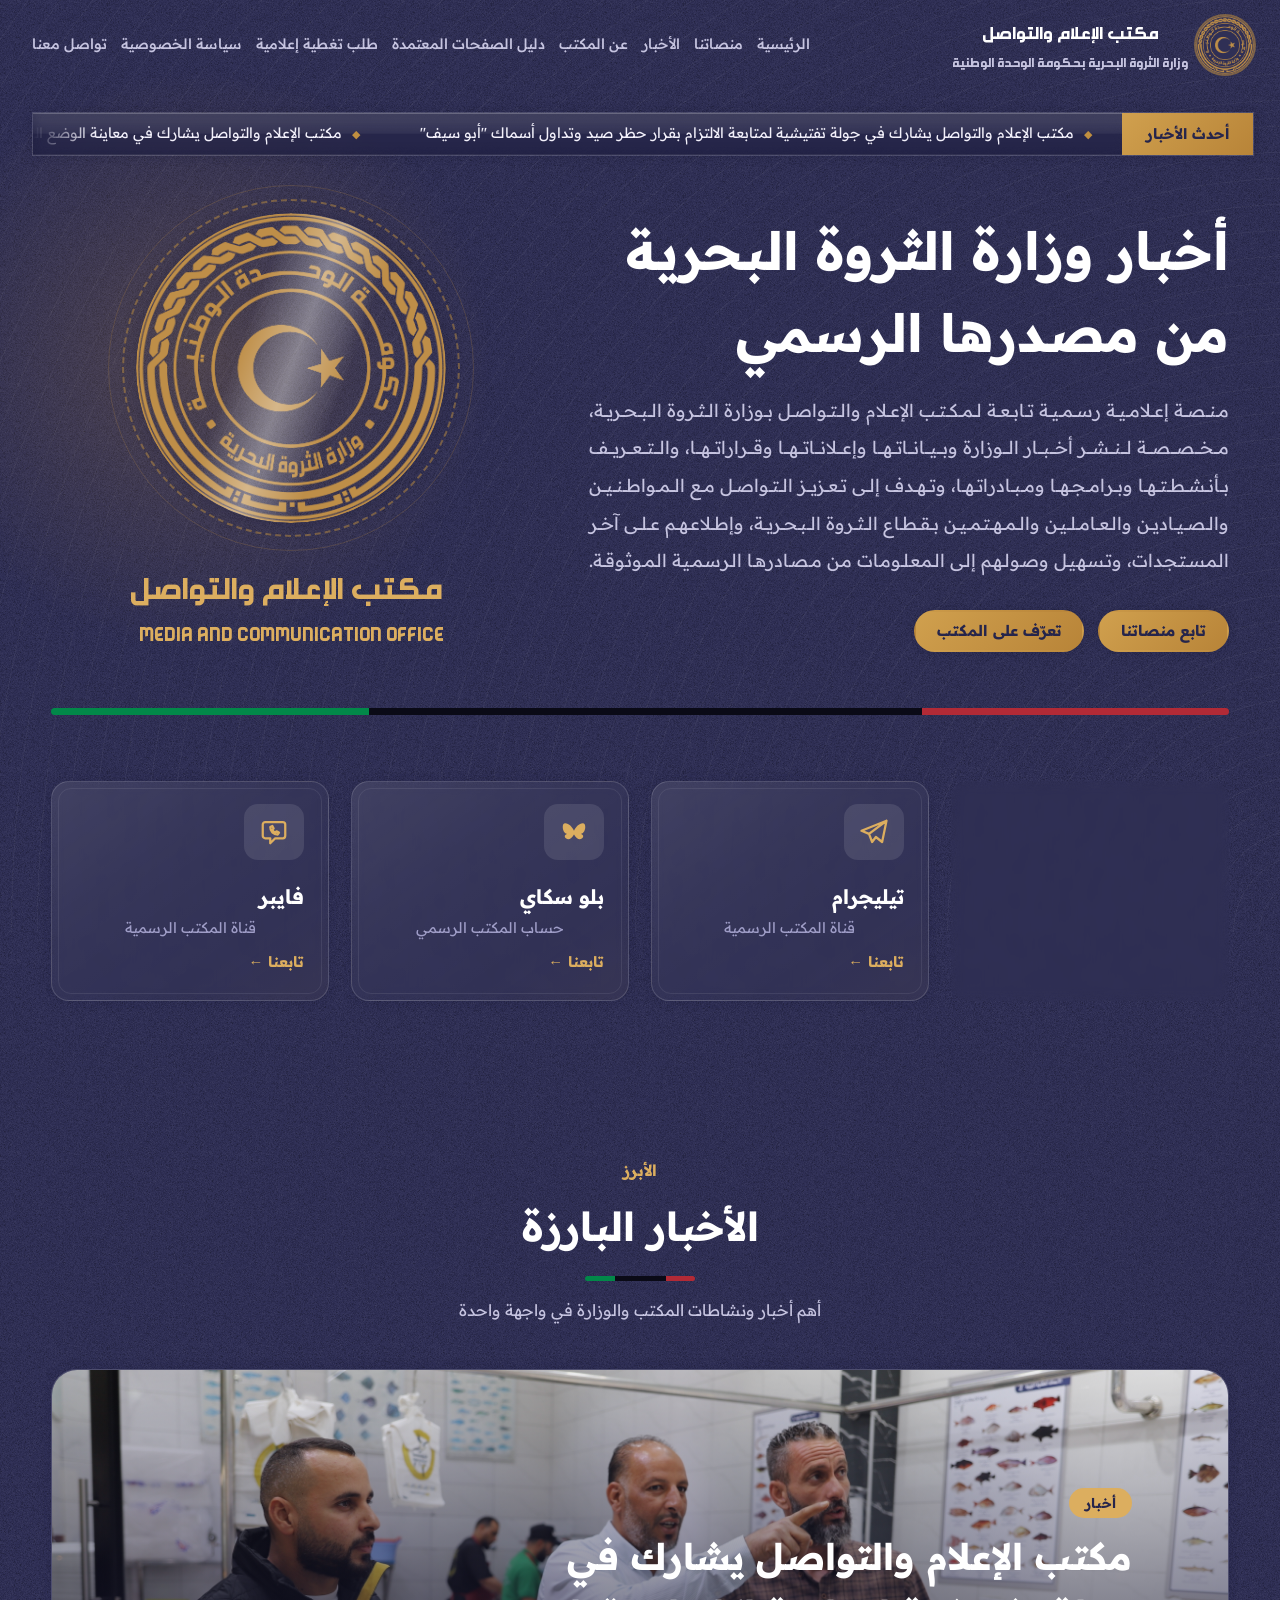
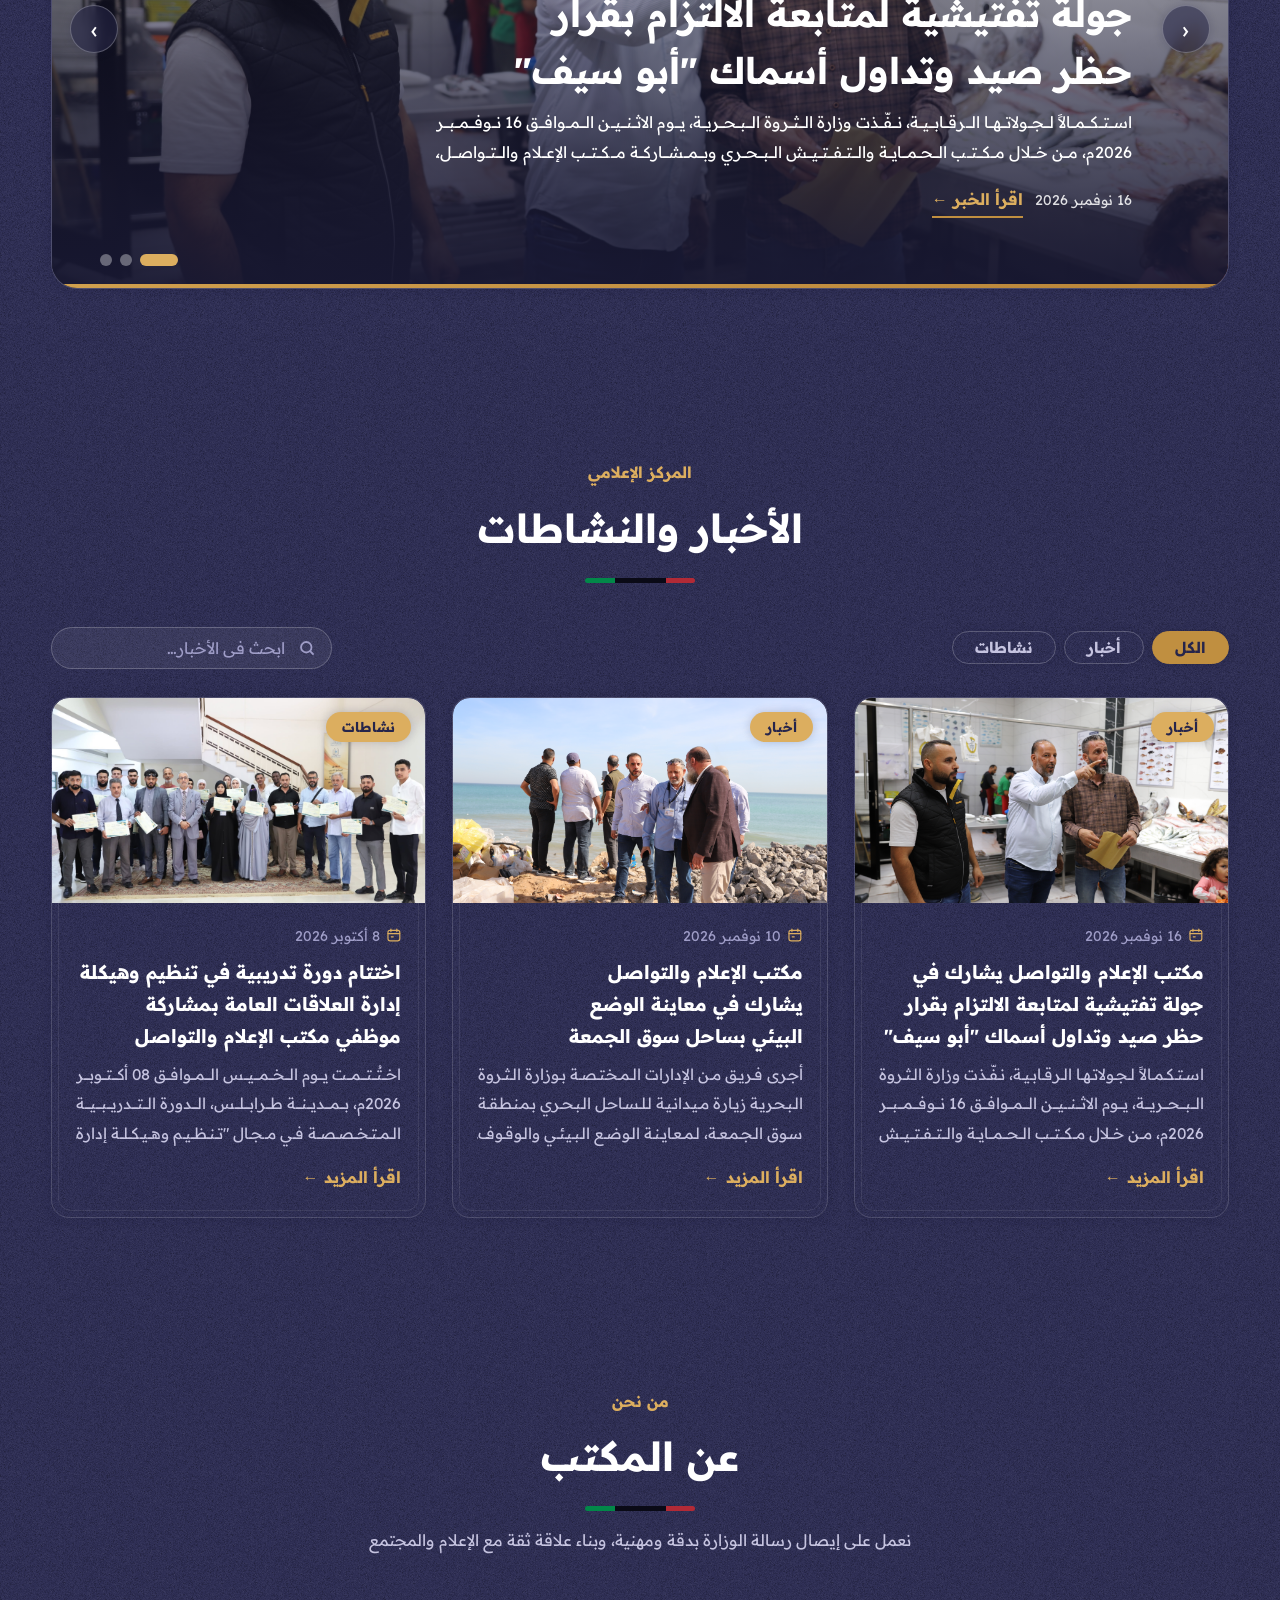
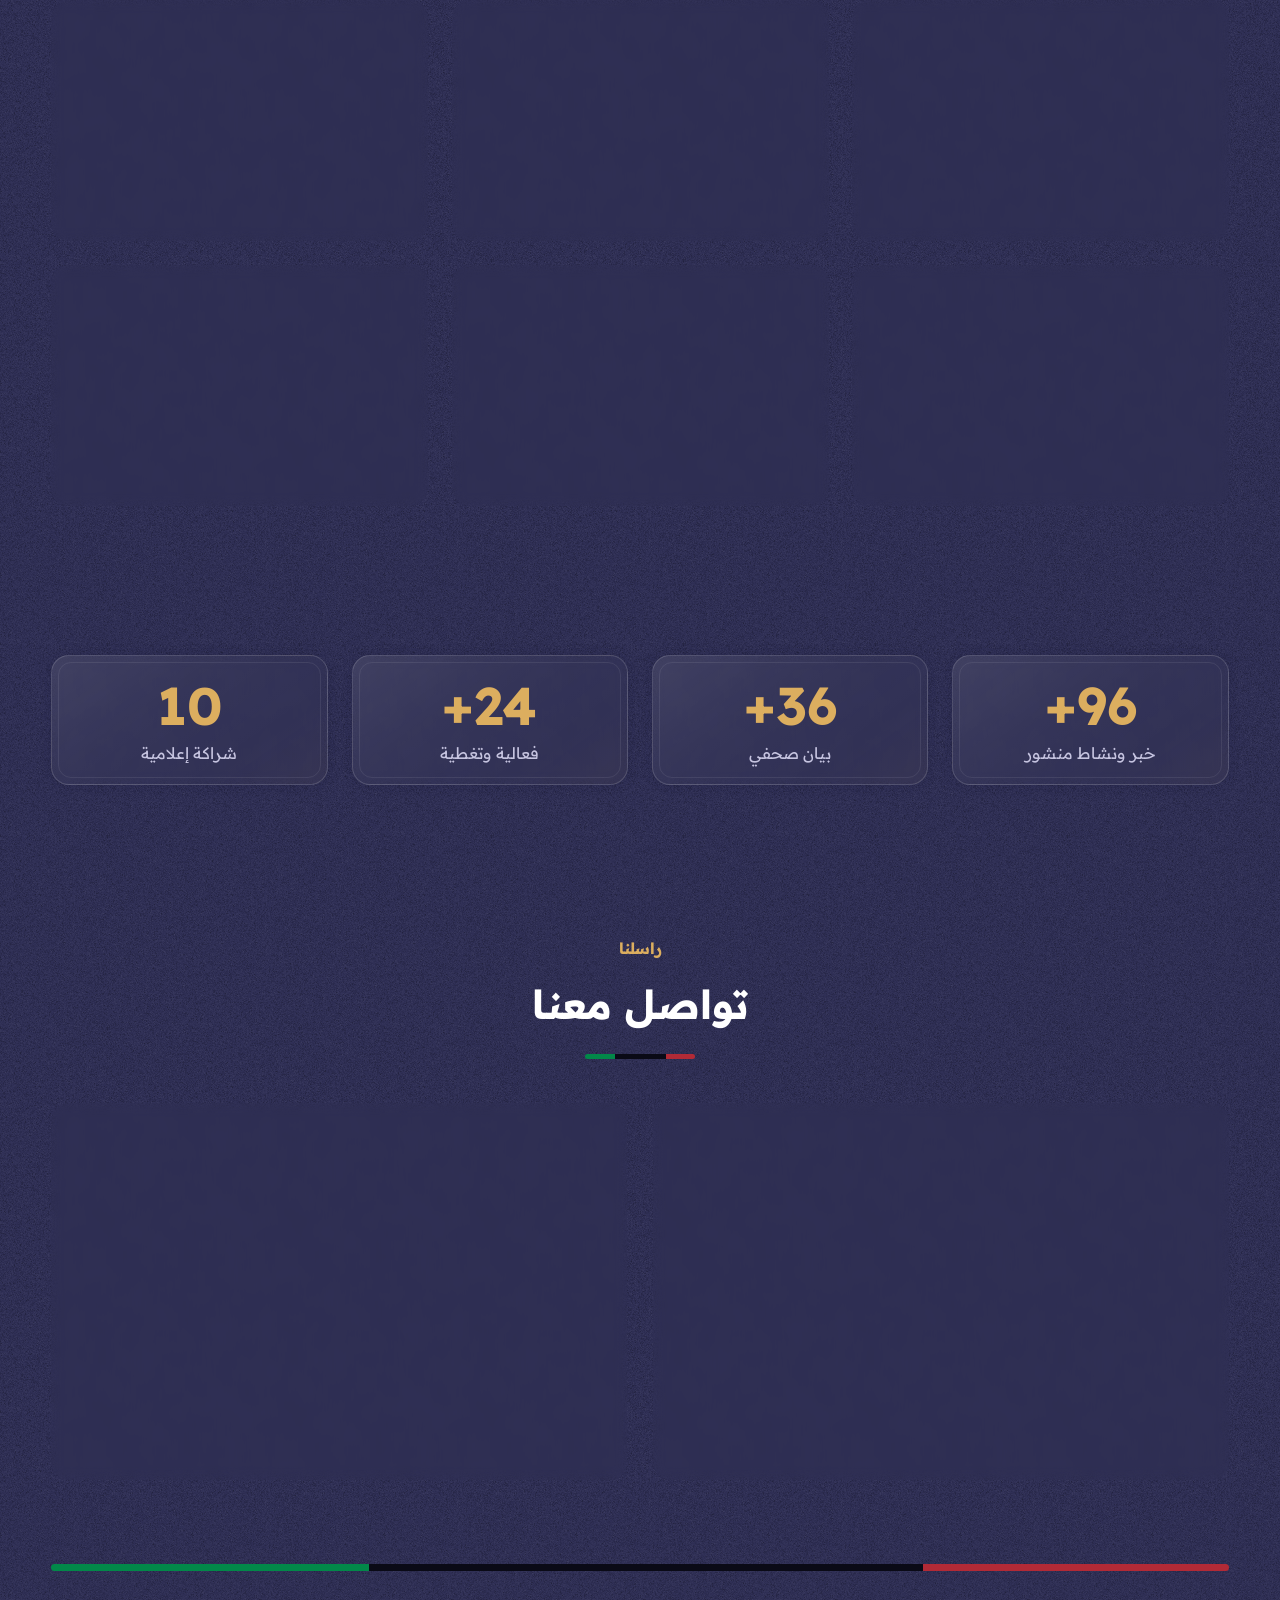
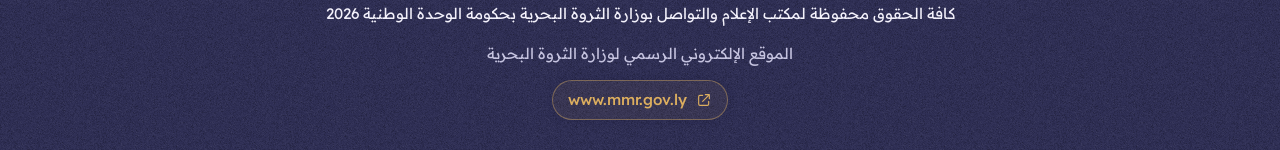
==== index.html @ 49c53a13 "Add files via upload" ====
<!DOCTYPE html>
<html lang="ar" dir="rtl">
<head>
<!-- Google Analytics -->
<script async src="https://www.googletagmanager.com/gtag/js?id=G-2QQ9T7BYQZ"></script>
<script>
  window.dataLayer = window.dataLayer || [];
  function gtag(){dataLayer.push(arguments);}
  gtag('js', new Date());
  gtag('config', 'G-2QQ9T7BYQZ');
</script>
<meta charset="utf-8">
<meta name="viewport" content="width=device-width, initial-scale=1">
<title>مكتب الإعلام والتواصل | وزارة الثروة البحرية</title>
<meta name="description" content="المنصة الإعلامية الرسمية لمكتب الإعلام والتواصل بوزارة الثروة البحرية — أخبار ونشاطات وبيانات صحفية.">
<meta property="og:title" content="مكتب الإعلام والتواصل | وزارة الثروة البحرية">
<meta property="og:type" content="website">
<meta name="theme-color" content="#2f2f55">
<link rel="stylesheet" href="site.css">
<style>
@font-face{
  font-family:'Ara Hamah AlFidaa';
  src:url([data-uri]) format('woff');
  font-weight:400;
  font-display:swap;
}
.brand b,.brand small,#officeName,#officeEn{font-family:'Ara Hamah AlFidaa','Readex Pro',sans-serif;font-weight:400}
.brand b,.brand small{line-height:1.22}
.office-caption{width:min(100%,19rem);container-type:inline-size;text-align:center;margin-top:36px}
.office-caption #officeName{font-size:14.88cqi;margin:0;line-height:1.25;white-space:nowrap}
.office-caption #officeEn{font-size:9.34cqi;letter-spacing:normal;line-height:1.2;white-space:nowrap}
@media(max-width:900px){.office-caption{width:min(100%,17rem);margin-top:28px}}
.brand b{font-size:clamp(1.45rem,2vw,1.75rem)}
.brand small{display:block;font-size:clamp(.96rem,1.45vw,1.19rem);margin-top:3px}
@media(max-width:480px){.brand{gap:9px}.brand small{max-width:18em}}
</style>
<link rel="stylesheet" href="ticker.css">
<link rel="icon" href="favicon.ico" sizes="any">
<link rel="icon" type="image/png" sizes="32x32" href="favicon-32x32.png">
<link rel="icon" type="image/png" sizes="16x16" href="favicon-16x16.png">
<link rel="apple-touch-icon" sizes="180x180" href="apple-touch-icon.png">
<link rel="manifest" href="site.webmanifest">
</head>
<body>

<header class="top" id="top">
  <div class="container nav">
    <a href="#home" class="brand">
      <div class="logo"><img src="images/logo.png" alt="شعار الوزارة"></div>
      <div><b id="brandOffice">مكتب الإعلام والتواصل</b><small id="brandMin"></small></div>
    </a>
    <nav id="nav">
      <ul>
        <li><a href="#home">الرئيسية</a></li>
        <li><a href="#platforms">منصاتنا</a></li>
        <li><a href="#news">الأخبار</a></li>
        <li><a href="#about">عن المكتب</a></li>
        <li><a href="directory.html">دليل الصفحات المعتمدة</a></li>
        <li><a href="coverage.html">طلب تغطية إعلامية</a></li>
        <li><a href="privacy-policy.html">سياسة الخصوصية</a></li>
        <li><a href="#contact">تواصل معنا</a></li>
      </ul>
    </nav>
    <button class="burger" id="burger" aria-label="القائمة">☰</button>
  </div>
</header>

<!-- Ticker -->
<div class="ticker" id="tickerWrap" hidden data-home="">
  <div class="lbl">أحدث الأخبار</div>
  <div class="track"><div class="ticker-window"><div class="run" id="tickerRun"></div></div></div>
</div>


<!-- Hero -->
<div class="hero" id="home">
  <div class="glow"></div>
  <div class="container">
    <div class="hero-grid">
      <div>
        <h1 id="heroTitle"></h1>
        <p class="lead" id="heroLead"></p>
        <div class="btns">
          <a href="#platforms" class="btn primary">تابع منصاتنا</a>
          <a href="#about" class="btn primary">تعرّف على المكتب</a>
        </div>
      </div>
      <div class="emblem">
        <div class="ring"><div class="emblem-face"><img src="images/logo.png" alt="شعار مكتب الإعلام والتواصل"></div></div>
        <div class="office-caption">
          <h2 id="officeName"></h2>
          <small id="officeEn" lang="en" dir="ltr"></small>
        </div>
      </div>
    </div>
    <div class="flag" aria-hidden="true"><i></i><i></i><i></i></div>
  </div>
</div>

<!-- Platforms -->
<section id="platforms">
  <div class="container"><div class="plats" id="plats"></div></div>
</section>


<!-- Featured -->
<section id="featured">
  <div class="container">
    <div class="sec-head rv"><span class="kicker">الأبرز</span><h2>الأخبار البارزة</h2><div class="bar"></div><p>أهم أخبار ونشاطات المكتب والوزارة في واجهة واحدة</p></div>
    <div class="slider rv" id="slider" aria-roledescription="carousel">
      <div id="slides"></div>
      <button class="s-nav s-prev" id="sPrev" aria-label="السابق">›</button>
      <button class="s-nav s-next" id="sNext" aria-label="التالي">‹</button>
      <div class="dots" id="dots"></div>
      <div class="progress"><i id="prog"></i></div>
    </div>
  </div>
</section>

<!-- News -->
<section id="news">
  <div class="container">
    <div class="sec-head rv"><span class="kicker">المركز الإعلامي</span><h2>الأخبار والنشاطات</h2><div class="bar"></div></div>
    <div class="toolbar rv">
      <div class="filters" id="filters"></div>
      <div class="search">
        <input id="q" type="search" placeholder="ابحث في الأخبار…" aria-label="بحث">
        <svg width="18" height="18" viewBox="0 0 24 24" fill="none" stroke="currentColor" stroke-width="2.4" stroke-linecap="round"><circle cx="11" cy="11" r="7"/><path d="m20 20-3.5-3.5"/></svg>
      </div>
    </div>
    <div class="grid" id="grid"></div>
    <div class="loadmore"><button class="btn outline" id="more">عرض المزيد من الأخبار</button></div>
  </div>
</section>

<!-- About -->
<section id="about">
  <div class="container">
    <div class="sec-head rv"><span class="kicker">من نحن</span><h2>عن المكتب</h2><div class="bar"></div><p>نعمل على إيصال رسالة الوزارة بدقة ومهنية، وبناء علاقة ثقة مع الإعلام والمجتمع</p></div>
    <div class="services" id="services"></div>
  </div>
</section>

<div class="stats"><div class="container stat-grid" id="stats"></div></div>

<!-- Contact -->
<section id="contact">
  <div class="container">
    <div class="sec-head rv"><span class="kicker">راسلنا</span><h2>تواصل معنا</h2><div class="bar"></div></div>
    <div class="contact-wrap">
      <div class="c-card dbl rv"><div class="c-list" id="cList"></div></div>
      <div class="c-card c-cta dbl rv">
        <h3>للإعلاميين والصحفيين</h3>
        <p>لطلبات التغطية الإعلامية والمقابلات والحصول على المعلومات والبيانات الرسمية، راسلوا المكتب مباشرة</p>
        <div><a id="mailBtn" class="btn primary" href="#">راسل المكتب</a></div>
      </div>
    </div>
  </div>
</section>

<footer id="footer">
  <div class="container"><p class="f1">كافة الحقوق محفوظة لمكتب الإعلام والتواصل بوزارة الثروة البحرية بحكومة الوحدة الوطنية 2026</p>
    <p class="ministry-site"><span>الموقع الإلكتروني الرسمي لوزارة الثروة البحرية</span>
      <a href="https://www.mmr.gov.ly/" dir="ltr" aria-label="زيارة الموقع الإلكتروني الرسمي لوزارة الثروة البحرية">
        www.mmr.gov.ly
        <svg aria-hidden="true" width="16" height="16" viewBox="0 0 24 24" fill="none" stroke="currentColor" stroke-width="1.7" stroke-linecap="round" stroke-linejoin="round"><path d="M14 4h6v6m0-6L10 14M10 5H6a2 2 0 0 0-2 2v11a2 2 0 0 0 2 2h11a2 2 0 0 0 2-2v-4"/></svg>
      </a>
    </p>
  </div>
</footer>

<button class="to-top" id="toTop" aria-label="أعلى الصفحة">↑</button>
<div class="modal" id="modal" role="dialog" aria-modal="true"><div class="m-box" id="mBox"></div></div>

<script>
/* =====================================================================
   ملف بيانات الموقع — مكتب الإعلام والتواصل | وزارة الثروة البحرية
   ---------------------------------------------------------------------
   هذا هو الملف الوحيد الذي تحتاج لتعديله لإضافة الأخبار.
   لإضافة خبر جديد: انسخ أحد الأخبار في الأسفل والصقه أعلى القائمة
   ثم غيّر بياناته. (أو استخدم صفحة add-news.html لتوليد الخبر تلقائياً)
   ===================================================================== */

/* ---------- إعدادات عامة (عدّل بياناتك الحقيقية هنا) ---------- */
window.SITE = {
  ministry: "وزارة الثروة البحرية",
  ministrySub: "وزارة الثروة البحرية بحكومة الوحدة الوطنية",
  office: "مكتب الإعلام والتواصل",
  officeEn: "MEDIA AND COMMUNICATION OFFICE",
  heroTitle: "أخبار وزارة الثروة البحرية من مصدرها الرسمي",
  heroText:
    "منصة إعلامية رسمية تابعة لمكتب الإعلام والتواصل بوزارة الثروة البحرية، مخصصة لنشر أخبار الوزارة وبياناتها وإعلاناتها وقراراتها، والتعريف بأنشطتها وبرامجها ومبادراتها، وتهدف إلى تعزيز التواصل مع المواطنين والصيادين والعاملين والمهتمين بقطاع الثروة البحرية، وإطلاعهم على آخر المستجدات، وتسهيل وصولهم إلى المعلومات من مصادرها الرسمية الموثوقة.",

  /* منصاتنا — ضع رابط كل منصة (اترك "" لإخفاء الرابط). icon: facebook | telegram | bluesky | viber | x | instagram | youtube */
  platforms: [
    { name: "فيسبوك",  handle: "صفحة المكتب الرسمية", icon: "facebook", url: "https://www.facebook.com/MMRLibya.Media" },
    { name: "تيليجرام", handle: "قناة المكتب الرسمية", icon: "telegram", url: "https://t.me/MMRMedia" },
    { name: "بلو سكاي", handle: "حساب المكتب الرسمي", icon: "bluesky", url: "https://bsky.app/profile/mmr.id.ly" },
    { name: "فايبر",   handle: "قناة المكتب الرسمية", icon: "viber", url: "https://invite.viber.com/?g2=AQBmCLbcQBo1xlcXnOtDM0iU54M0FfDL5Kn6hOlRgG2xcAPt0uUorzZGPcBJAmgn" }
  ],

  /* بيانات التواصل — استبدلها ببياناتكم الرسمية */
  contact: {
    address: "طرابلس، ليبيا",
    phone: "+218 92 903 2712",
    email: "mediaoffice@mmr.gov.ly",
    hours: "الأحد – الخميس | 8:00 ص – 3:00 م"
  },

  /* أرقام تظهر بعدّاد متحرك (عدّلها أو احذفها) */
  stats: [
    { value: 120, suffix: "+", label: "خبر ونشاط منشور" },
    { value: 45,  suffix: "+", label: "بيان صحفي" },
    { value: 30,  suffix: "+", label: "فعالية وتغطية" },
    { value: 12,  suffix: "",  label: "شراكة إعلامية" }
  ],

  /* مهام المكتب (قسم "عن المكتب") */
  services: [
    { icon: "mic",   title: "المتحدث الرسمي والبيانات", text: "صياغة البيانات الصحفية والتصريحات الرسمية ونشرها عبر القنوات المعتمدة" },
    { icon: "cam",   title: "التغطية الإعلامية",       text: "تغطية فعاليات الوزارة وزيارات المسؤولين والاجتماعات والمؤتمرات" },
    { icon: "net",   title: "المنصات الرقمية",         text: "إدارة حسابات الوزارة على مواقع الـتواصل الاجتماعي وتحديث محتواها" },
    { icon: "press", title: "العلاقات مع الإعلام",     text: "التنسيق مع الصحفيين والمؤسسات الإعلامية وتسهيل الحصول على المعلومة" },
    { icon: "doc",   title: "الرصد والتحليل",          text: "رصد ما يُنشر عن قطاع الثروة البحرية وإعداد التقارير الإعلامية الدورية" },
    { icon: "heart", title: "التوعية المجتمعية",       text: "حملات توعوية حول الصيد المستدام وحماية البيئة البحرية والموارد الحية" }
  ]
};

/* ---------- الأخبار والنشاطات ----------
   الحقول:
   id       : معرّف فريد بالإنجليزية بلا مسافات (مثال: "news-2026-11-20")
   title    : عنوان الخبر
   date     : التاريخ بصيغة سنة-شهر-يوم  (2026-11-20)
   category : التصنيف: "أخبار" أو "نشاطات" أو "بيانات" أو "فعاليات" (أو أي تصنيف تريده)
   summary  : ملخص قصير (سطرين) يظهر في البطاقة
   content  : نص الخبر الكامل — قائمة فقرات، كل فقرة بين علامتي اقتباس وتفصلها فاصلة
   image    : مسار الصورة، مثل "images/news1.jpg" (اتركه "" لاستخدام تصميم تلقائي)
   featured : true ليظهر الخبر في السلايدر البارز بالواجهة، وإلا false
   ملاحظة: الأخبار التالية تجريبية لعرض التصميم — احذفها أو استبدلها بأخبارك.
-------------------------------------------------------------- */
window.NEWS = [
  {
    id: "sample-5",
    title: "خبر تجريبي: إطلاق الموقع الإلكتروني الجديد لمكتب الإعلام والتواصل",
    date: "2026-11-20",
    category: "أخبار",
    summary: "هذا خبر تجريبي لعرض شكل الخبر البارز في الواجهة. استبدله بخبرك الحقيقي عبر ملف site-data.js",
    content: [
      "هذه فقرة تجريبية توضّح كيف يظهر نص الخبر الكامل داخل النافذة المنبثقة عند الضغط على البطاقة.",
      "يمكنك كتابة عدة فقرات؛ كل فقرة تُضاف بين علامتي اقتباس وتفصلها فاصلة كما في هذا المثال."
    ],
    image: "",
    featured: true
  },
  {
    id: "sample-4",
    title: "خبر تجريبي: تغطية اجتماع تنسيقي بين الوزارة والجهات ذات العلاقة",
    date: "2026-11-18",
    category: "نشاطات",
    summary: "مثال على خبر نشاط من نشاطات المكتب يظهر في السلايدر البارز وفي قائمة الأخبار الحديثة",
    content: ["نص تجريبي لخبر نشاط. استبدله بتفاصيل النشاط الحقيقي."],
    image: "",
    featured: true
  },
  {
    id: "sample-3",
    title: "خبر تجريبي: بيان صحفي صادر عن مكتب الإعلام",
    date: "2026-11-14",
    category: "بيانات",
    summary: "مثال على بيان صحفي. يمكن تصنيف الأخبار حسب النوع ويقوم الموقع بإنشاء أزرار التصفية تلقائياً",
    content: ["نص تجريبي للبيان الصحفي."],
    image: "",
    featured: true
  },
  {
    id: "sample-2",
    title: "خبر تجريبي: مشاركة الوزارة في فعالية توعوية حول حماية البيئة البحرية",
    date: "2026-11-09",
    category: "فعاليات",
    summary: "مثال على خبر فعالية. أضف صورة للخبر بوضع مسارها في حقل image",
    content: ["نص تجريبي لخبر فعالية."],
    image: "",
    featured: false
  },
  {
    id: "sample-1",
    title: "خبر تجريبي: ورشة إعلامية لتعزيز التواصل المؤسسي",
    date: "2026-11-03",
    category: "نشاطات",
    summary: "مثال إضافي لتعبئة شبكة الأخبار وإظهار زر عرض المزيد والتصفية والبحث",
    content: ["نص تجريبي."],
    image: "",
    featured: false
  }
];

window.LOGO_FB='[data-uri]';
(function(){document.querySelectorAll('img[src="images/logo.png"]').forEach(function(i){function fb(){i.onerror=null;i.src=window.LOGO_FB}i.onerror=fb;if(i.complete&&!i.naturalWidth)fb()})})();

</script>
<script src="site-data.js"></script>
<script>
const S=(p,w=26,f="none")=>`<svg width="${w}" height="${w}" viewBox="0 0 24 24" fill="${f}" stroke="${f==='none'?'currentColor':'none'}" stroke-width="1.8" stroke-linecap="round" stroke-linejoin="round">${p}</svg>`;
const ICONS={
  calendar:S('<rect x="3" y="5" width="18" height="16" rx="3"/><path d="M7.5 3v4M16.5 3v4M3 10h18M8 15h3"/>'),
  mic:S('<rect x="9" y="3" width="6" height="11" rx="3"/><path d="M5 11a7 7 0 0 0 14 0M12 18v3"/>'),
  cam:S('<rect x="3" y="6" width="13" height="12" rx="2"/><path d="m16 10 5-3v10l-5-3"/>'),
  net:S('<circle cx="12" cy="12" r="9"/><path d="M3 12h18M12 3c3 3.5 3 14.5 0 18M12 3c-3 3.5-3 14.5 0 18"/>'),
  press:S('<path d="M5 4h12a2 2 0 0 1 2 2v13H7a2 2 0 0 1-2-2zM9 8h6M9 12h6M9 16h3"/>'),
  doc:S('<path d="M4 20V10M10 20V4M16 20v-8M22 20H2"/>'),
  heart:S('<path d="M12 20s-8-4.6-8-10.5A4.5 4.5 0 0 1 12 7a4.5 4.5 0 0 1 8 2.5C20 15.4 12 20 12 20z"/>'),
  pin:S('<path d="M12 21s7-6.2 7-11.5A7 7 0 0 0 5 9.5C5 14.8 12 21 12 21z"/><circle cx="12" cy="9.5" r="2.5"/>',22),
  whatsapp:S('<path fill-rule="evenodd" d="M20.52 3.45A11.84 11.84 0 0 0 12.09 0C5.53 0 .2 5.33.2 11.89c0 2.09.54 4.13 1.58 5.93L.1 24l6.3-1.65a11.9 11.9 0 0 0 5.69 1.45h.01c6.55 0 11.89-5.33 11.89-11.89 0-3.18-1.24-6.18-3.47-8.46ZM12.1 21.79h-.01c-1.78 0-3.53-.48-5.05-1.39l-.36-.21-3.74.98 1-3.65-.24-.37a9.86 9.86 0 0 1-1.51-5.26c0-5.45 4.44-9.89 9.9-9.89a9.83 9.83 0 0 1 7 2.9 9.84 9.84 0 0 1 2.9 7c0 5.46-4.44 9.89-9.89 9.89Zm5.43-7.41c-.3-.15-1.76-.87-2.03-.97-.27-.1-.47-.15-.67.15-.2.3-.77.97-.94 1.16-.17.2-.35.23-.65.08-.3-.15-1.26-.46-2.4-1.48-.89-.79-1.49-1.77-1.66-2.07-.17-.3-.02-.46.13-.61.13-.13.3-.35.45-.52.15-.17.2-.3.3-.5.1-.19.05-.37-.03-.52-.07-.15-.67-1.61-.91-2.21-.24-.58-.49-.5-.67-.51h-.57c-.2 0-.52.07-.79.37-.27.3-1.04 1.02-1.04 2.48s1.07 2.88 1.22 3.08c.15.2 2.1 3.21 5.09 4.5.71.31 1.27.49 1.7.63.71.22 1.36.19 1.87.12.57-.09 1.76-.72 2.01-1.42.25-.69.25-1.29.17-1.41-.07-.13-.27-.2-.57-.35Z"/>',26,'currentColor'),
  mail:S('<rect x="3" y="5" width="18" height="14" rx="2"/><path d="m3 7 9 6 9-6"/>',22),
  clock:S('<circle cx="12" cy="12" r="9"/><path d="M12 7v5l3 2"/>',22),
  wave:S('<path d="M2 9c2.5-3 5-3 7.5 0s5 3 7.5 0 3-2 5-1M2 15c2.5-3 5-3 7.5 0s5 3 7.5 0 3-2 5-1"/>',70),
  fish:S('<path d="M3 12c3-5 8-6 12-4l5-3v14l-5-3c-4 2-9 1-12-4z"/><circle cx="8" cy="11" r=".8"/>',70),
  speaker:S('<path d="M4 10v4h4l6 4V6L8 10zM17 9a4 4 0 0 1 0 6"/>',70),
  star:S('<path d="m12 3 2.8 5.8 6.2.9-4.5 4.4 1.1 6.2L12 17.3 6.4 20.3l1.1-6.2L3 9.7l6.2-.9z"/>',70),
  facebook:S('<path d="M14 8h3V4h-3a4 4 0 0 0-4 4v2H7v4h3v7h4v-7h3l1-4h-4V8.5c0-.3.2-.5.5-.5z"/>',30,"currentColor"),
  telegram:S('<path d="M22 3 2 11l6 2.5L10.5 20l3-4 5 4zM8 13.5 22 3"/>',30),
  bluesky:S('<path d="M12 11C10.5 8 8 5 5 5 3.5 5 3 6.200 3 8c0 2 .8 5 3.500 5.500-2 .5-2.500 2-1 3.500 2 2 4.500.5 6.500-3 2 3.500 4.500 5 6.500 3 1.500-1.500 1-3-1-3.500C20.200 13 21 10 21 8c0-1.800-.5-3-2-3-3 0-5.500 3-7 6z"/>',30,"currentColor"),
  viber:S('<path d="M5 4h14a2 2 0 0 1 2 2v9a2 2 0 0 1-2 2h-6l-4 4v-4H5a2 2 0 0 1-2-2V6a2 2 0 0 1 2-2z"/><path d="M9 8c0 3.500 2.500 6 6 6l1-1.500-2-1-1 1c-1-.5-1.800-1.300-2.300-2.300l1-1-1-2z"/>',30),
  x:S('<path d="M4 4l16 16M20 4 4 20"/>',28),
  instagram:S('<rect x="3" y="3" width="18" height="18" rx="5"/><circle cx="12" cy="12" r="4"/><circle cx="17.500" cy="6.500" r=".6"/>',30),
  youtube:S('<rect x="2.500" y="5.500" width="19" height="13" rx="4"/><path d="m10 9 5 3-5 3z"/>',30)
};
const CAT={
  "أخبار":{c:["#2c2c58","#4b4aa0"],i:"wave"},
  "نشاطات":{c:["#04602f","#0fa35c"],i:"fish"},
  "بيانات":{c:["#7a1f2a","#c23642"],i:"speaker"},
  "فعاليات":{c:["#8a6224","#d1a14f"],i:"star"}
};
const catOf=c=>CAT[c]||{c:["#2c2c58","#c08f40"],i:"wave"};

const $=s=>document.querySelector(s);
const esc=s=>String(s??"").replace(/[&<>"']/g,m=>({"&":"&amp;","<":"&lt;",">":"&gt;",'"':"&quot;","'":"&#39;"}[m]));
function fmt(d){try{return new Intl.DateTimeFormat('ar-LY-u-nu-latn',{year:'numeric',month:'long',day:'numeric'}).format(new Date(d+"T00:00:00"))}catch(e){return d}}
function media(n){
  if(n.image)return `<img src="${esc(n.image)}" alt="${esc(n.title)}" loading="lazy" onerror="this.parentNode.innerHTML=autoCover('${esc(n.category)}')">`;
  return autoCover(n.category);
}
function autoCover(cat){const k=catOf(cat);return `<div class="media auto" style="width:100%;height:100%;background:linear-gradient(135deg,${k.c[0]},${k.c[1]})">${ICONS[k.i]}</div>`}
const news=(window.NEWS||[]).slice().sort((a,b)=>b.date.localeCompare(a.date));
const SITE=window.SITE;

/* static texts */
$("#brandOffice").textContent=SITE.office;
$("#brandMin").textContent=SITE.ministrySub||SITE.ministry;
$("#heroTitle").textContent=SITE.heroTitle||SITE.office;
$("#heroLead").textContent=SITE.heroText;
$("#officeName").textContent=SITE.office;
$("#officeEn").textContent=SITE.officeEn||"";

/* platforms */
$("#plats").innerHTML=(SITE.platforms||[]).map(p=>`
  <a class="plat dbl rv" href="${esc(p.url||'#')}" ${p.url?'target="_blank" rel="noopener"':''}>
    <div class="chip-ic">${ICONS[p.icon]||ICONS.net}</div>
    <h3>${esc(p.name)}</h3><p>${esc(p.handle||"")}</p>
    <span class="go">تابعنا <span>←</span></span>
  </a>`).join("");
if(!(SITE.platforms||[]).length)$("#platforms").style.display="none";

/* featured slider */
let slides=news.filter(n=>n.featured).slice(0,5);
if(!slides.length)slides=news.slice(0,4);
(function(){
  if(!slides.length){$("#featured").style.display="none";return}
  $("#slides").innerHTML=slides.map((n,i)=>`
    <article class="slide ${i?'':'on'}" data-open="${esc(n.id)}" style="cursor:pointer">
      <div class="media">${media(n)}</div>
      <div class="txt"><span class="tag">${esc(n.category)}</span><h3>${esc(n.title)}</h3><p>${esc(n.summary)}</p>
      <div><span class="date">${fmt(n.date)}</span> &nbsp; <span class="more">اقرأ الخبر ←</span></div></div>
    </article>`).join("");
  $("#dots").innerHTML=slides.map((_,i)=>`<button class="${i?'':'on'}" data-i="${i}" aria-label="شريحة ${i+1}"></button>`).join("");
  let cur=0,timer;const DUR=6500;
  const els=[...document.querySelectorAll(".slide")],dots=[...document.querySelectorAll("#dots button")],prog=$("#prog");
  function go(i){cur=(i+els.length)%els.length;els.forEach((e,k)=>e.classList.toggle("on",k===cur));dots.forEach((e,k)=>e.classList.toggle("on",k===cur));reset()}
  function reset(){clearInterval(timer);prog.style.transition="none";prog.style.width="0";
    requestAnimationFrame(()=>requestAnimationFrame(()=>{prog.style.transition=`width ${DUR}ms linear`;prog.style.width="100%"}));
    if(els.length>1)timer=setInterval(()=>go(cur+1),DUR)}
  $("#sNext").onclick=e=>{e.stopPropagation();go(cur+1)};
  $("#sPrev").onclick=e=>{e.stopPropagation();go(cur-1)};
  $("#dots").onclick=e=>{const b=e.target.closest("button");if(b){e.stopPropagation();go(+b.dataset.i)}};
  const sl=$("#slider");
  sl.addEventListener("mouseenter",()=>{clearInterval(timer);prog.style.transition="none";prog.style.width="0"});
  sl.addEventListener("mouseleave",reset);
  let x0=null;
  sl.addEventListener("touchstart",e=>x0=e.touches[0].clientX,{passive:true});
  sl.addEventListener("touchend",e=>{if(x0===null)return;const d=e.changedTouches[0].clientX-x0;if(Math.abs(d)>50)go(cur+(d>0?-1:1));x0=null});
  reset();
})();

/* news grid */
let filter="الكل",query="",shown=6;const PAGE=6;
(function(){
  const cats=["الكل",...new Set(news.map(n=>n.category))];
  $("#filters").innerHTML=cats.map((c,i)=>`<button class="chip ${i?'':'on'}" data-c="${esc(c)}">${esc(c)}</button>`).join("");
  $("#filters").onclick=e=>{const b=e.target.closest(".chip");if(!b)return;
    document.querySelectorAll(".chip").forEach(x=>x.classList.remove("on"));b.classList.add("on");filter=b.dataset.c;shown=PAGE;draw()};
  $("#q").oninput=e=>{query=e.target.value.trim();shown=PAGE;draw()};
  $("#more").onclick=()=>{shown+=PAGE;draw()};
})();
function draw(){
  const list=news.filter(n=>(filter==="الكل"||n.category===filter)&&(!query||(n.title+" "+n.summary).includes(query)));
  const part=list.slice(0,shown);
  $("#grid").innerHTML=part.length?part.map(n=>`
    <article class="card dbl rv in" data-open="${esc(n.id)}" tabindex="0">
      <div class="thumb"><div class="media" style="width:100%;height:100%">${media(n)}</div><span class="tag">${esc(n.category)}</span></div>
      <div class="body"><div class="meta"><span class="calendar-icon" aria-hidden="true">${ICONS.calendar}</span> ${fmt(n.date)}</div><h3>${esc(n.title)}</h3><p>${esc(n.summary)}</p><span class="rm">اقرأ المزيد <span>←</span></span></div>
    </article>`).join(""):`<div class="empty">لا توجد أخبار مطابقة.</div>`;
  if(window.kashida)window.kashida($("#grid"));
  $("#more").parentNode.style.display=list.length>shown?"block":"none";
}
draw();

/* modal */
const modal=$("#modal");
function openNews(id,push=true){
  const n=news.find(x=>x.id===id);if(!n)return;
  const paras=(Array.isArray(n.content)?n.content:[n.content||n.summary]).map(p=>`<p>${esc(p)}</p>`).join("");
  $("#mBox").innerHTML=`<button class="m-close" aria-label="إغلاق">×</button><div class="m-media">${media(n)}</div>
    <div class="m-body"><span class="tag">${esc(n.category)}</span><h3>${esc(n.title)}</h3><div class="meta"><span class="calendar-icon" aria-hidden="true">${ICONS.calendar}</span> ${fmt(n.date)}</div>${paras}
    <div class="share"><button data-copy>🔗 نسخ رابط الخبر</button><button data-print>🖨 طباعة</button></div></div>`;
  modal.classList.add("open");document.body.style.overflow="hidden";requestAnimationFrame(()=>window.kashida&&kashida(modal));
  if(push)history.replaceState(null,"","#news-"+id);
}
function closeNews(){modal.classList.remove("open");document.body.style.overflow="";history.replaceState(null,"",location.pathname+location.search)}
document.addEventListener("click",e=>{
  const o=e.target.closest("[data-open]");if(o){e.preventDefault();openNews(o.dataset.open);return}
  if(e.target.closest(".m-close")||e.target===modal){closeNews();return}
  if(e.target.closest("[data-copy]")){navigator.clipboard&&navigator.clipboard.writeText(location.href);e.target.textContent="✓ تم النسخ"}
  if(e.target.closest("[data-print]"))window.print();
});
document.addEventListener("keydown",e=>{if(e.key==="Escape")closeNews();if(e.key==="Enter"&&e.target.classList.contains("card"))openNews(e.target.dataset.open)});
if(location.hash.startsWith("#news-"))openNews(decodeURIComponent(location.hash.slice(6)),false);

/* services / stats / contact */
$("#services").innerHTML=SITE.services.map(s=>`<div class="srv dbl rv"><div class="ico">${ICONS[s.icon]||ICONS.star.replace(/70/g,'26')}</div><h4>${esc(s.title)}</h4><p>${esc(s.text)}</p></div>`).join("");
$("#stats").innerHTML=SITE.stats.map(s=>`<div class="stat dbl rv"><b data-to="${s.value}" data-suf="${esc(s.suffix)}">0</b><span>${esc(s.label)}</span></div>`).join("");
const C=SITE.contact;
$("#cList").innerHTML=[[ICONS.pin,"العنوان",C.address],[ICONS.whatsapp,"واتساب",C.phone],[ICONS.mail,"البريد الإلكتروني",C.email],[ICONS.clock,"ساعات العمل",C.hours]]
  .filter(row=>row[2]).map(([icon,label,value])=>{
    const contact=icon===ICONS.whatsapp
      ? `<a href="https://wa.me/${String(value).replace(/[^0-9]/g,'')}" target="_blank" rel="noopener" aria-label="مراسلة المكتب عبر واتساب"><bdi dir="ltr">${esc(value)}</bdi></a>`
      : `<bdi dir="auto">${esc(value)}</bdi>`;
    return `<div class="c-item"><div class="chip-ic${icon===ICONS.whatsapp ? ' whatsapp-icon' : ''}" aria-hidden="true">${icon}</div><div><b>${label}</b><span>${contact}</span></div></div>`;
  }).join("");
$("#mailBtn").href="mailto:"+(C.email||"");

/* counters & reveal */
function count(el){const to=+el.dataset.to,suf=el.dataset.suf,t0=performance.now(),D=1600;
  (function f(t){const p=Math.min((t-t0)/D,1),e=1-Math.pow(1-p,3);el.textContent=Math.round(to*e)+suf;if(p<1)requestAnimationFrame(f)})(t0)}
const io=new IntersectionObserver(es=>es.forEach(en=>{
  if(!en.isIntersecting)return;en.target.classList.add("in");
  const c=en.target.querySelector("[data-to]");if(c&&!c.done){c.done=1;count(c)}io.unobserve(en.target)}),{threshold:.12});
document.querySelectorAll(".rv").forEach((el,i)=>{if(!el.classList.contains("in")){el.style.transitionDelay=(i%4)*80+"ms";io.observe(el)}});

/* header / nav */
const hd=$("#top"),tt=$("#toTop");
addEventListener("scroll",()=>{
  hd.classList.toggle("scrolled",scrollY>40);
  tt.classList.toggle("show",scrollY>600);
},{passive:true});
tt.onclick=()=>scrollTo({top:0,behavior:"smooth"});
$("#burger").onclick=()=>$("#nav").classList.toggle("open");
$("#nav").onclick=e=>{if(e.target.tagName==="A")$("#nav").classList.remove("open")};

</script>
<script src="text-layout.js"></script>
<script src="ticker.js"></script>
</body>
</html>
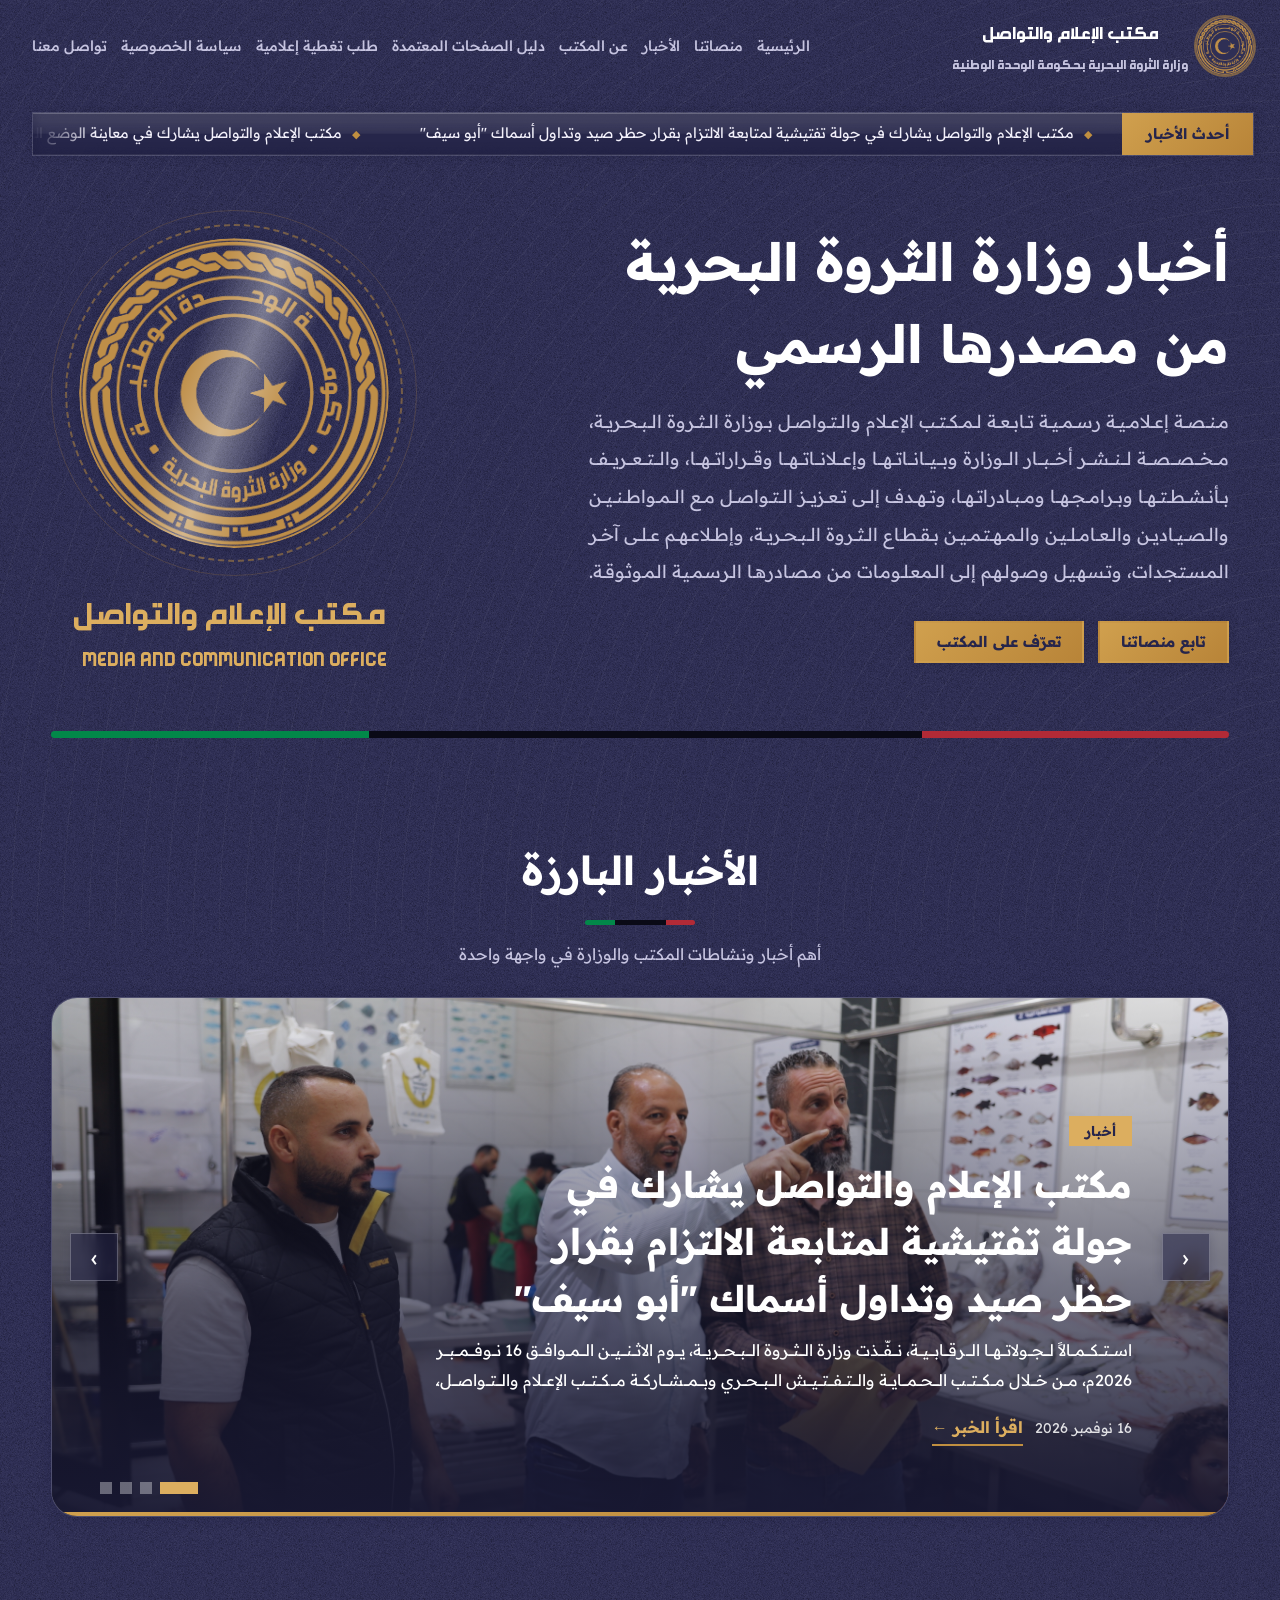
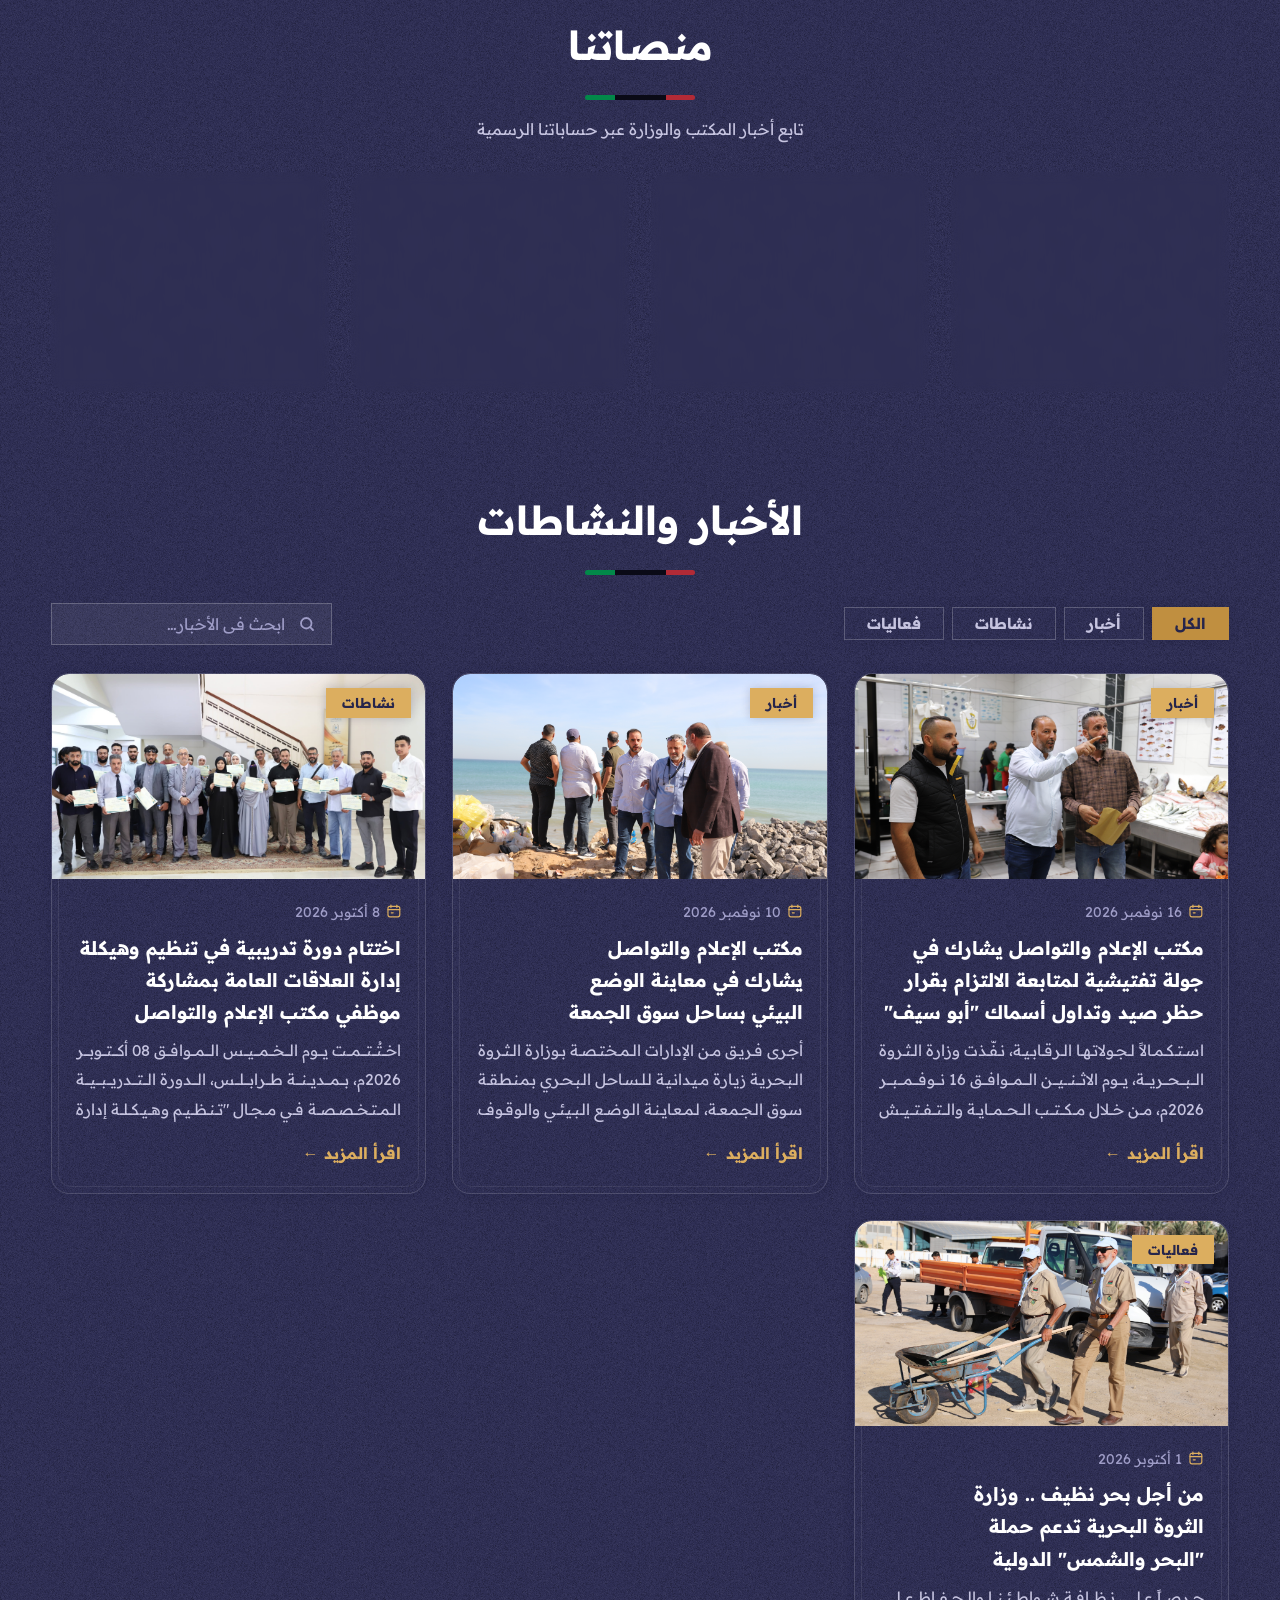
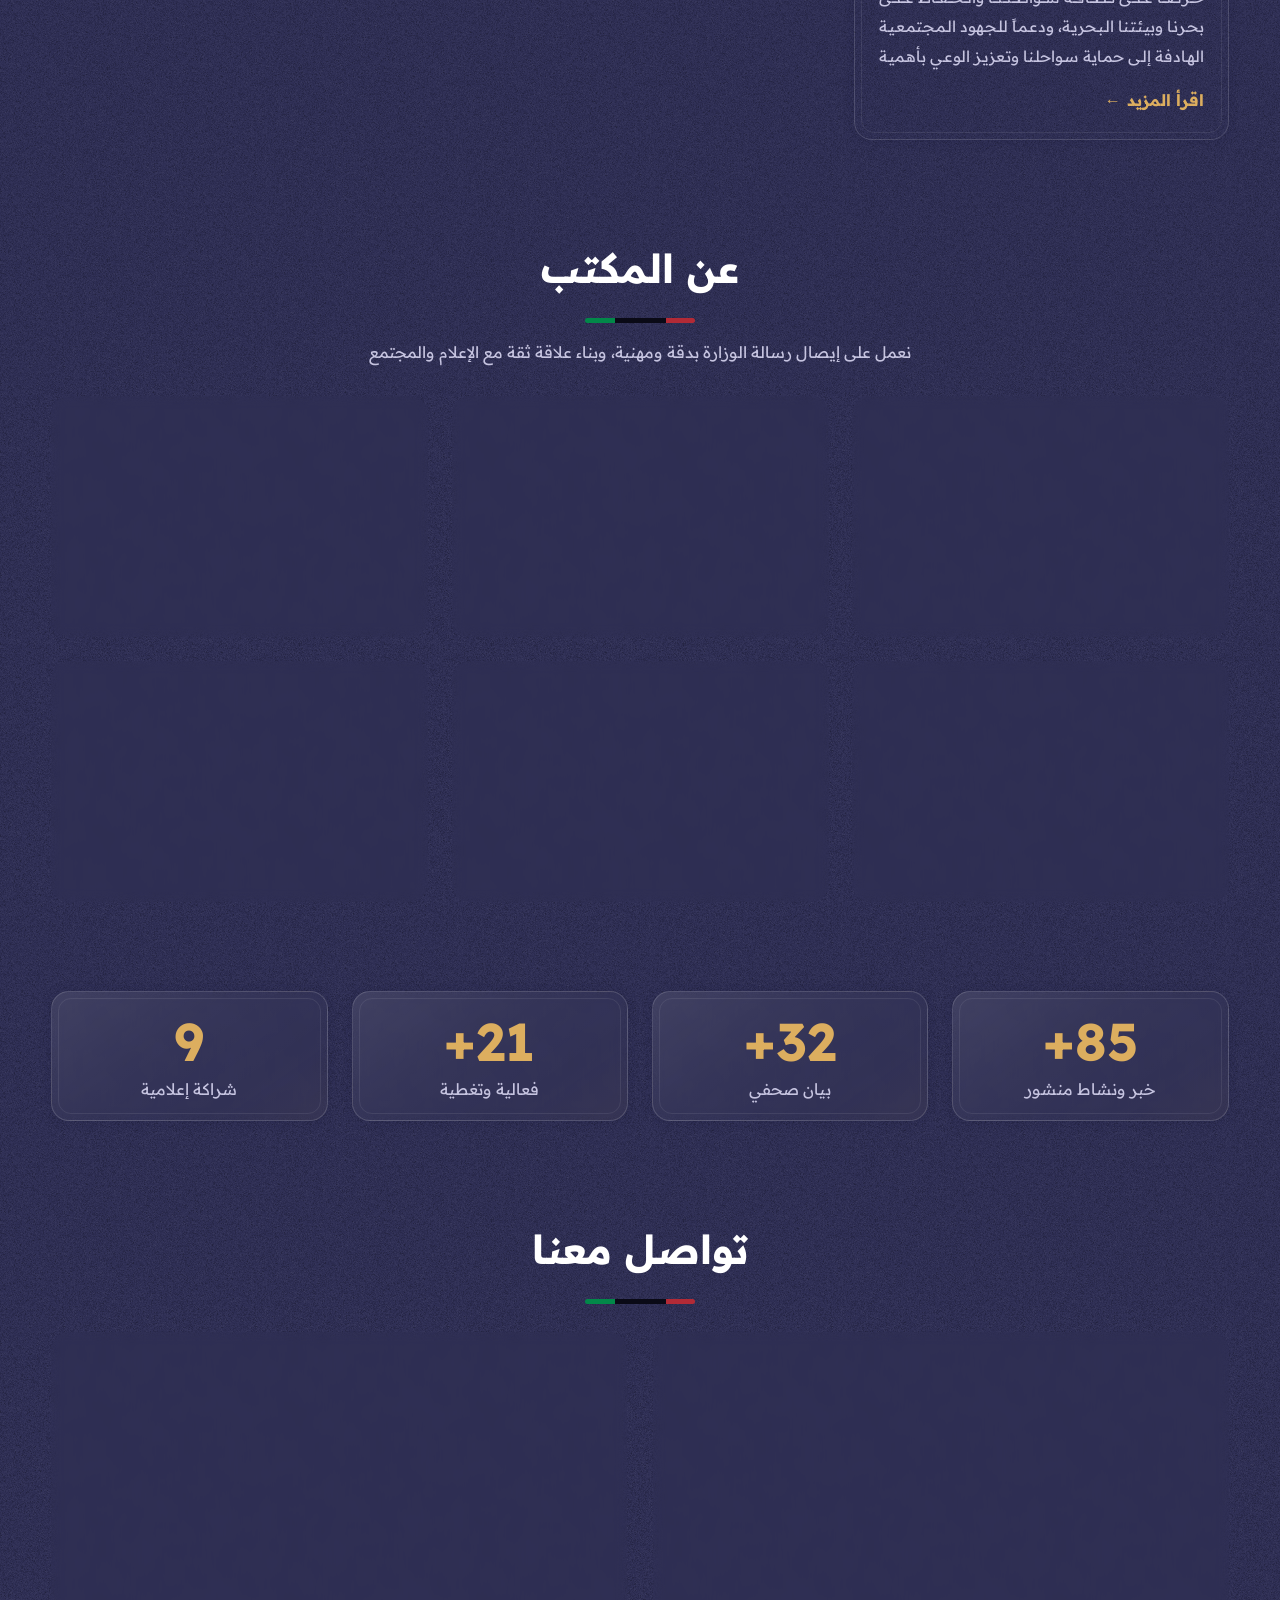
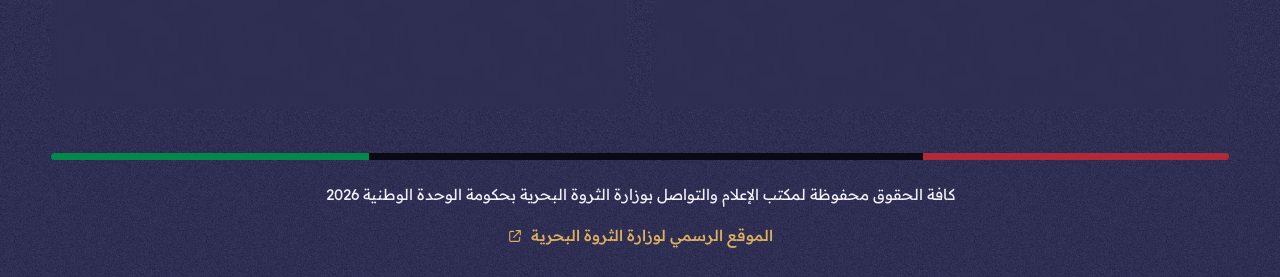
==== commit b49b4594: "Add files via upload" ====
--- a/index.html
+++ b/index.html
@@ -97,16 +97,10 @@
   </div>
 </div>
 
-<!-- Platforms -->
-<section id="platforms">
-  <div class="container"><div class="plats" id="plats"></div></div>
-</section>
-
-
 <!-- Featured -->
 <section id="featured">
   <div class="container">
-    <div class="sec-head rv"><span class="kicker">الأبرز</span><h2>الأخبار البارزة</h2><div class="bar"></div><p>أهم أخبار ونشاطات المكتب والوزارة في واجهة واحدة</p></div>
+    <div class="sec-head rv"><h2>الأخبار البارزة</h2><div class="bar"></div><p>أهم أخبار ونشاطات المكتب والوزارة في واجهة واحدة</p></div>
     <div class="slider rv" id="slider" aria-roledescription="carousel">
       <div id="slides"></div>
       <button class="s-nav s-prev" id="sPrev" aria-label="السابق">›</button>
@@ -117,10 +111,19 @@
   </div>
 </section>
 
+<!-- Platforms -->
+<section id="platforms">
+  <div class="container">
+    <div class="sec-head rv"><h2>منصاتنا</h2><div class="bar"></div><p>تابع أخبار المكتب والوزارة عبر حساباتنا الرسمية</p></div>
+    <div class="plats" id="plats"></div>
+  </div>
+</section>
+
+
 <!-- News -->
 <section id="news">
   <div class="container">
-    <div class="sec-head rv"><span class="kicker">المركز الإعلامي</span><h2>الأخبار والنشاطات</h2><div class="bar"></div></div>
+    <div class="sec-head rv"><h2>الأخبار والنشاطات</h2><div class="bar"></div></div>
     <div class="toolbar rv">
       <div class="filters" id="filters"></div>
       <div class="search">
@@ -136,7 +139,7 @@
 <!-- About -->
 <section id="about">
   <div class="container">
-    <div class="sec-head rv"><span class="kicker">من نحن</span><h2>عن المكتب</h2><div class="bar"></div><p>نعمل على إيصال رسالة الوزارة بدقة ومهنية، وبناء علاقة ثقة مع الإعلام والمجتمع</p></div>
+    <div class="sec-head rv"><h2>عن المكتب</h2><div class="bar"></div><p>نعمل على إيصال رسالة الوزارة بدقة ومهنية، وبناء علاقة ثقة مع الإعلام والمجتمع</p></div>
     <div class="services" id="services"></div>
   </div>
 </section>
@@ -146,7 +149,7 @@
 <!-- Contact -->
 <section id="contact">
   <div class="container">
-    <div class="sec-head rv"><span class="kicker">راسلنا</span><h2>تواصل معنا</h2><div class="bar"></div></div>
+    <div class="sec-head rv"><h2>تواصل معنا</h2><div class="bar"></div></div>
     <div class="contact-wrap">
       <div class="c-card dbl rv"><div class="c-list" id="cList"></div></div>
       <div class="c-card c-cta dbl rv">
@@ -160,12 +163,7 @@
 
 <footer id="footer">
   <div class="container"><p class="f1">كافة الحقوق محفوظة لمكتب الإعلام والتواصل بوزارة الثروة البحرية بحكومة الوحدة الوطنية 2026</p>
-    <p class="ministry-site"><span>الموقع الإلكتروني الرسمي لوزارة الثروة البحرية</span>
-      <a href="https://www.mmr.gov.ly/" dir="ltr" aria-label="زيارة الموقع الإلكتروني الرسمي لوزارة الثروة البحرية">
-        www.mmr.gov.ly
-        <svg aria-hidden="true" width="16" height="16" viewBox="0 0 24 24" fill="none" stroke="currentColor" stroke-width="1.7" stroke-linecap="round" stroke-linejoin="round"><path d="M14 4h6v6m0-6L10 14M10 5H6a2 2 0 0 0-2 2v11a2 2 0 0 0 2 2h11a2 2 0 0 0 2-2v-4"/></svg>
-      </a>
-    </p>
+    <p class="ministry-site"><a href="https://www.mmr.gov.ly/" target="_blank" rel="noopener" aria-label="الموقع الرسمي لوزارة الثروة البحرية"><span>الموقع الرسمي لوزارة الثروة البحرية</span><svg aria-hidden="true" width="16" height="16" viewBox="0 0 24 24" fill="none" stroke="currentColor" stroke-width="1.7" stroke-linecap="round" stroke-linejoin="round"><path d="M14 4h6v6m0-6L10 14M10 5H6a2 2 0 0 0-2 2v11a2 2 0 0 0 2 2h11a2 2 0 0 0 2-2v-4"/></svg></a></p>
   </div>
 </footer>
 
--- a/site.css
+++ b/site.css
@@ -246,7 +246,7 @@
   nav{
     position:fixed;inset:0 0 auto auto;width:min(300px,80vw);
     max-height:100vh;max-height:100dvh;overflow-y:auto;
-    background:rgba(34,34,68,.92);padding:90px 24px 24px;
+    background:rgba(34,34,68,.55);-webkit-backdrop-filter:blur(14px);backdrop-filter:blur(14px);padding:14px 24px 20px;
     transform:translateX(100%);transition:transform .35s,visibility .35s;visibility:hidden;z-index:60;
   }
   nav.open{visibility:visible;transform:none;box-shadow:0 0 16px rgba(20,20,52,.30)}
@@ -382,4 +382,44 @@
   #top .burger {
     flex-shrink: 0;
   }
-}+}
+/* hero: no glow, emblem flush with end of flag stripe */
+.hero .glow{display:none}
+@media (min-width:901px){
+  .emblem{justify-self:end;margin-inline-end:28px;width:min(310px,70vw);padding-top:28px}
+  .emblem h2{white-space:nowrap}
+}
+
+/* even section spacing */
+section{padding:44px 0}
+#featured{padding:48px 0 44px}
+#platforms{padding:44px 0}
+.sec-head{margin-bottom:28px}
+.stats{padding:44px 0}
+.hero{padding-bottom:44px}
+@media(max-width:900px){section,#platforms{padding:36px 0}#featured{padding:40px 0 36px}.sec-head{margin-bottom:24px}.stats{padding:36px 0}}
+
+/* footer: single official-site pill, raised slightly */
+footer .ministry-site a{direction:rtl;margin-top:-4px}
+footer::before{margin-bottom:20px}
+footer{padding-bottom:22px}
+footer .ministry-site a,footer .ministry-site a:hover,footer .ministry-site a:focus-visible{border:0}
+footer .ministry-site a,footer .ministry-site a:hover,footer .ministry-site a:focus-visible{background:none;box-shadow:none}
+footer .ministry-site a:hover,footer .ministry-site a:focus-visible{color:#fff}
+
+/* square / rectangular buttons: no rounded corners */
+.btn,.chip,.share button,.s-nav,.to-top,button.btn,.burger,nav a,.dots button,.tag,footer .ministry-site a,.plat .go,.card .more{border-radius:0}
+.plat .chip-ic,.c-item .chip-ic{width:60px;height:56px}
+.search input,.coverage input:not([type=checkbox]),.coverage select,.coverage textarea,input,select,textarea{border-radius:0}
+
+.plat .chip-ic,.c-item .chip-ic{width:60px;height:56px;border-radius:14px}
+
+/* translucent header bar (frosted, like the mobile menu) */
+header.top.scrolled{background:none!important;-webkit-backdrop-filter:none!important;backdrop-filter:none!important;box-shadow:none}
+header.top::before{content:"";position:absolute;inset:0;z-index:-1;opacity:0;transition:opacity .35s;background:rgba(34,34,68,.55);-webkit-backdrop-filter:blur(14px);backdrop-filter:blur(14px);box-shadow:0 0 14px rgba(20,20,52,.26);pointer-events:none}
+header.top.scrolled::before{opacity:1}
+
+/* header brand: compact two-line block centred on the nav row */
+#top .brand b{line-height:1.3;margin:0}
+#top .brand small{line-height:1.3;margin-top:3px}
+#top .brand span,#top .brand div{display:flex;flex-direction:column;justify-content:center}
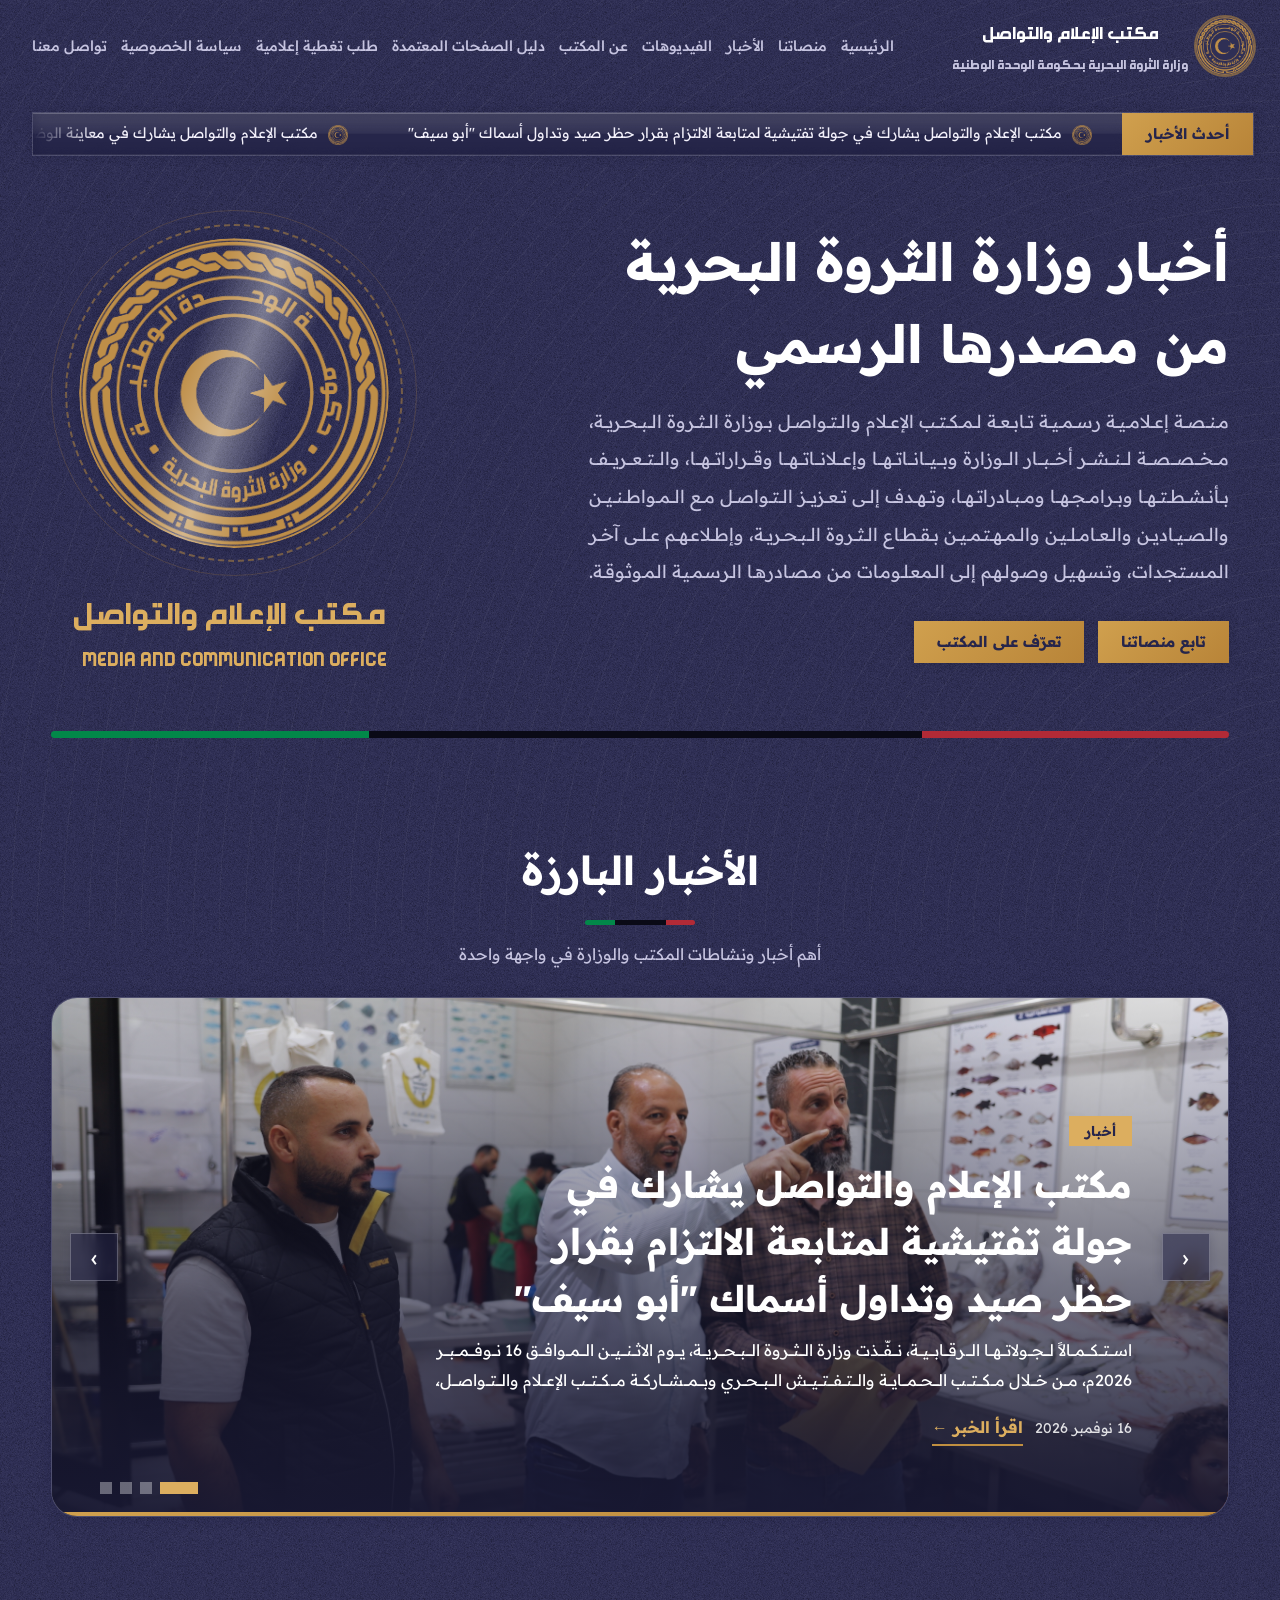
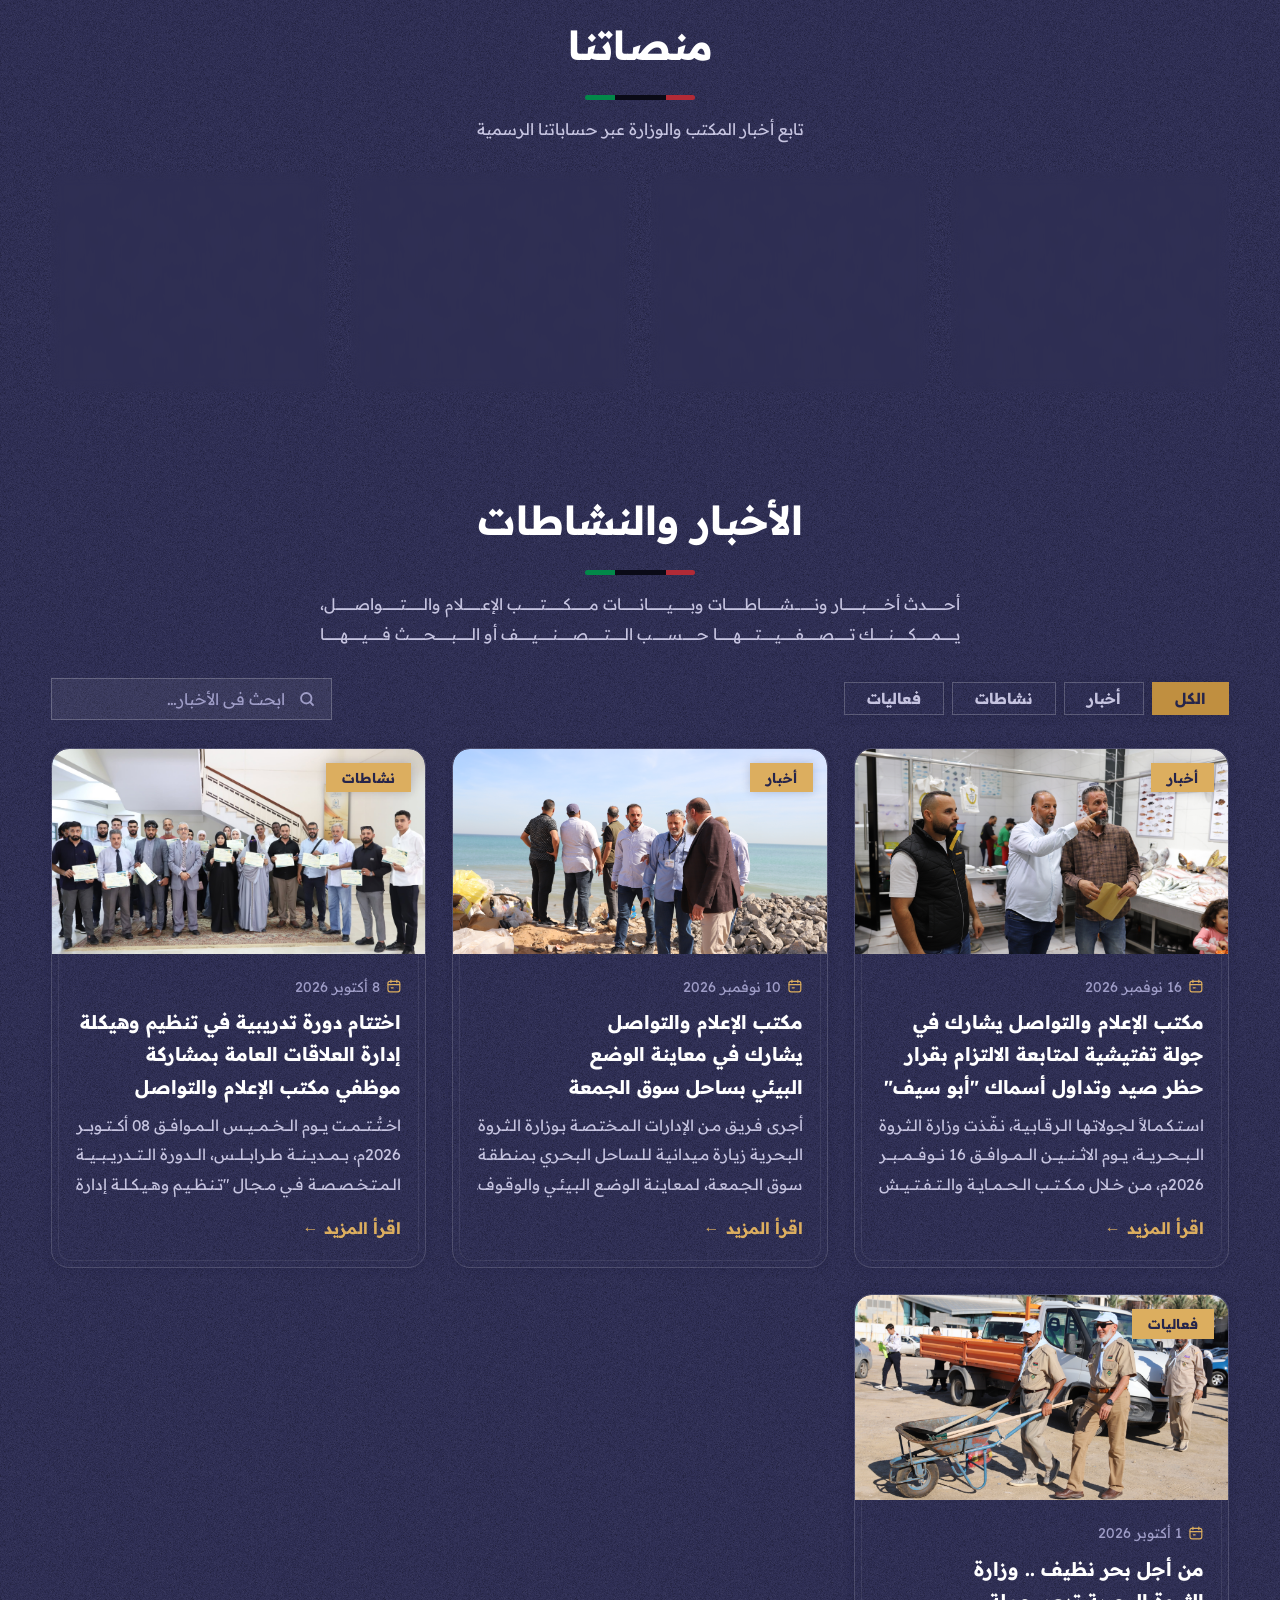
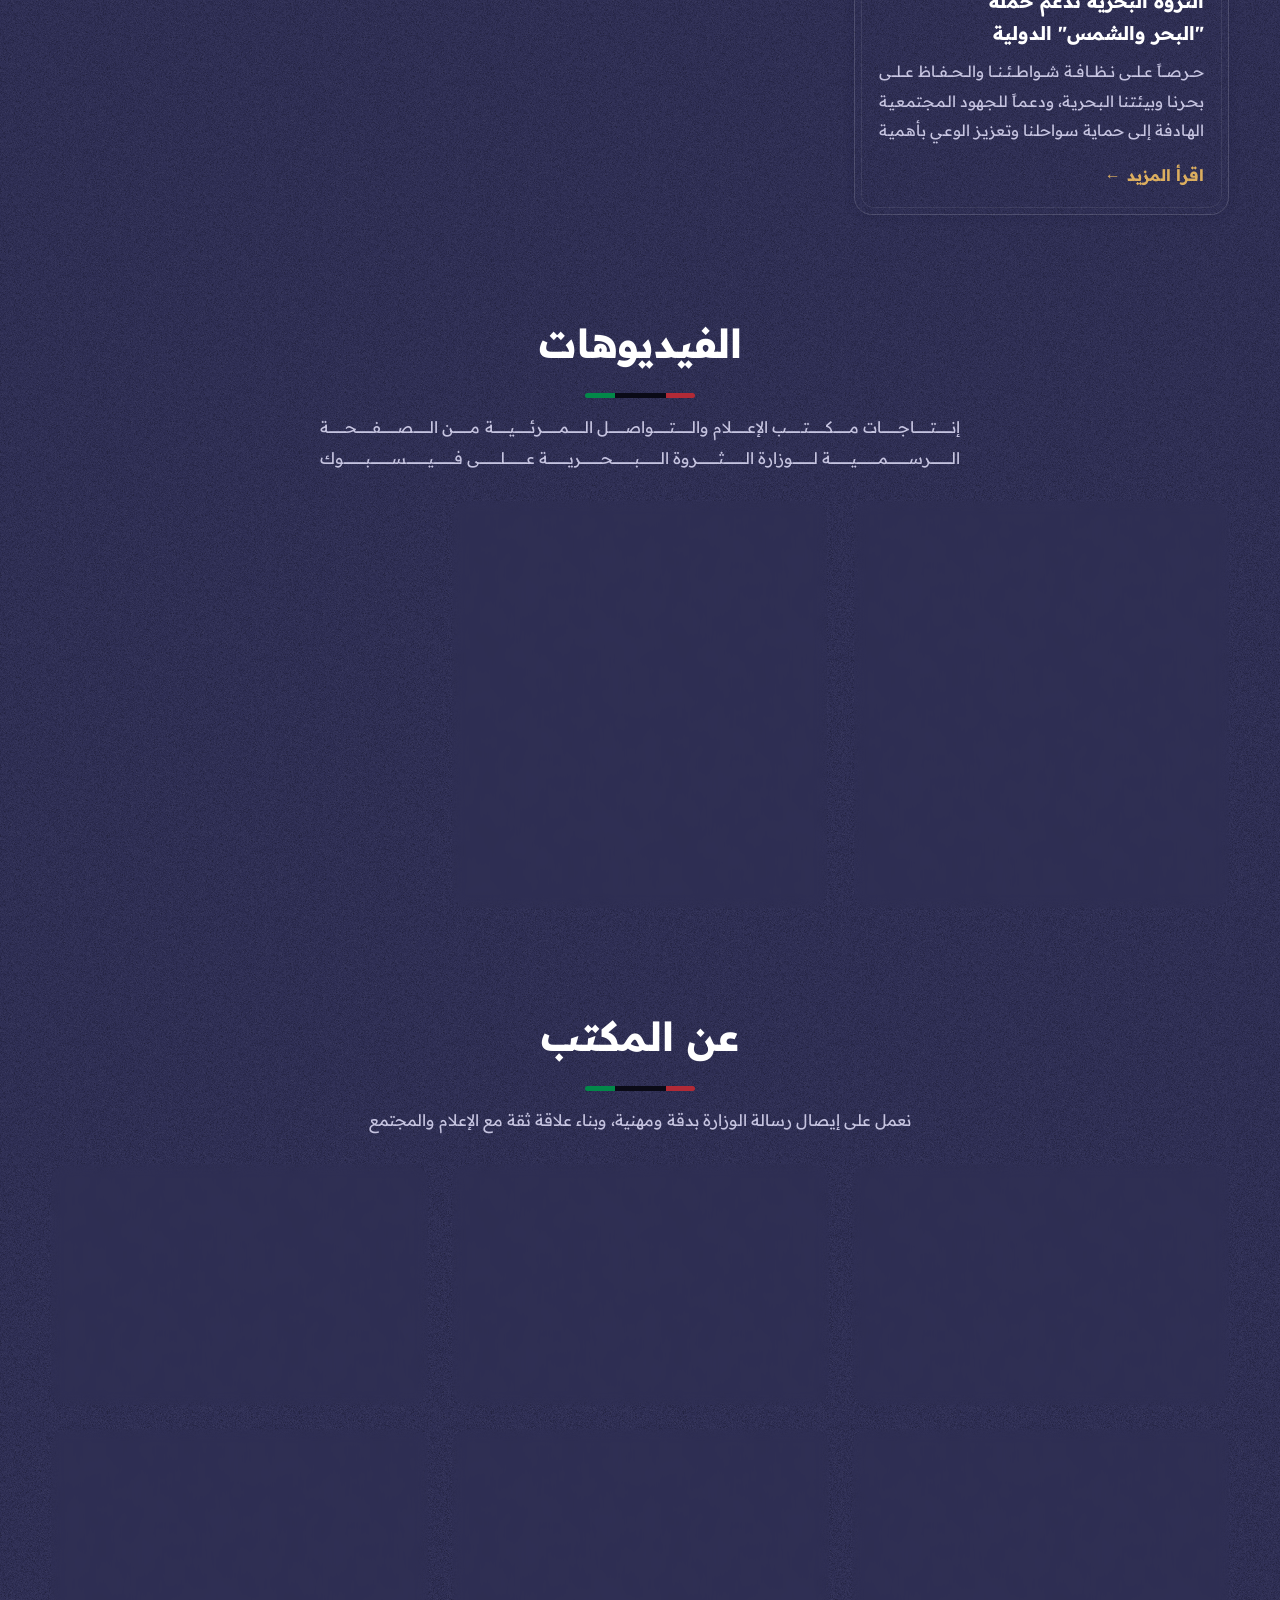
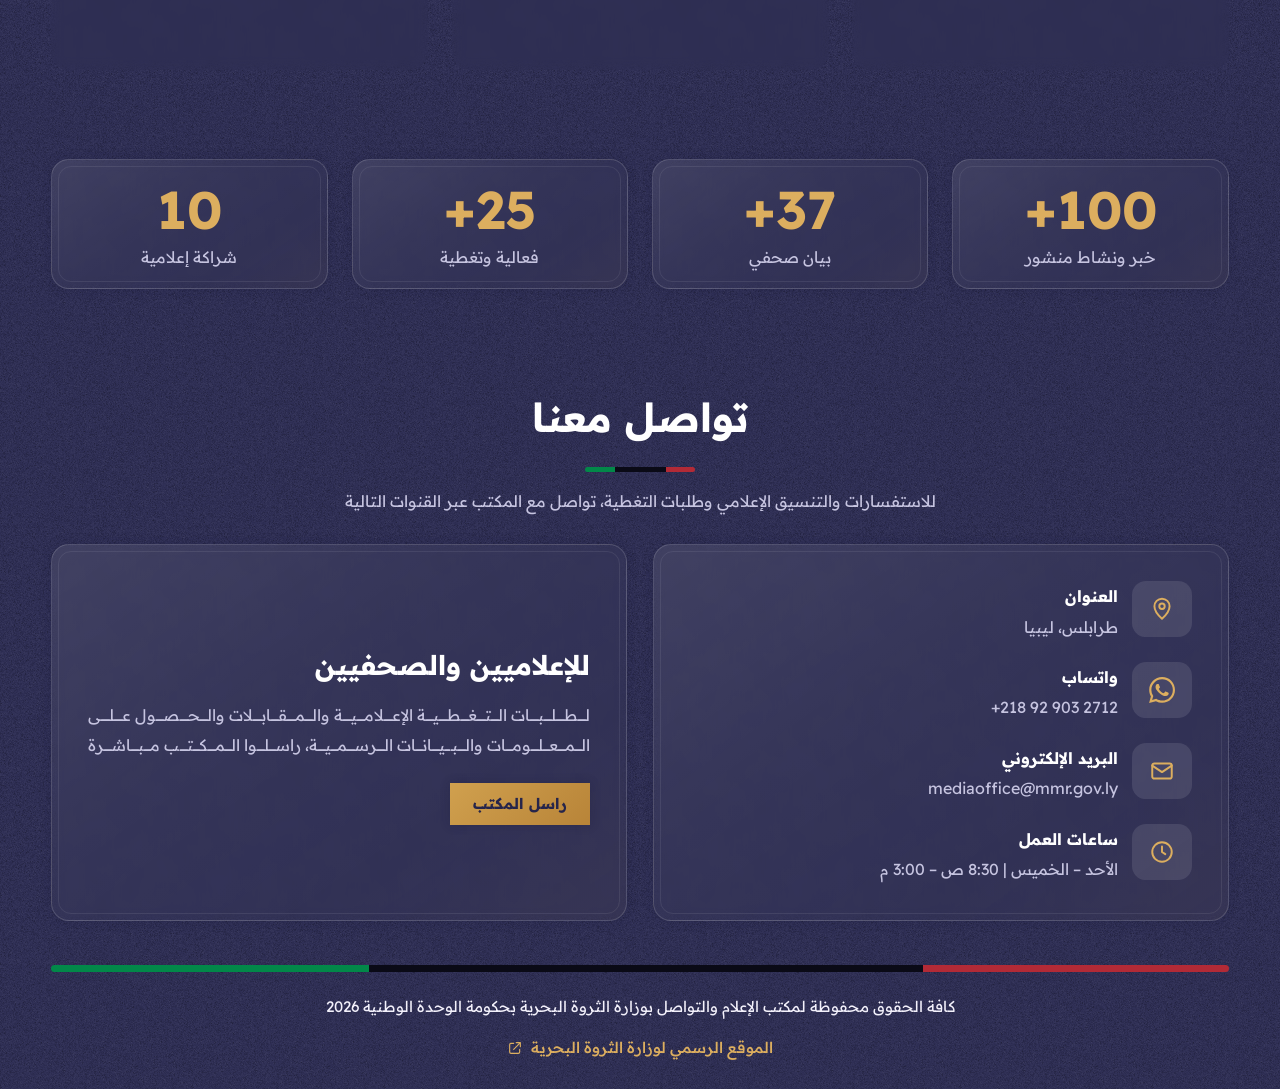
==== commit c7779eee: "Add files via upload" ====
--- a/index.html
+++ b/index.html
@@ -16,7 +16,7 @@
 <meta property="og:title" content="مكتب الإعلام والتواصل | وزارة الثروة البحرية">
 <meta property="og:type" content="website">
 <meta name="theme-color" content="#2f2f55">
-<link rel="stylesheet" href="site.css">
+<link rel="stylesheet" href="site.css?v=20261144">
 <style>
 @font-face{
   font-family:'Ara Hamah AlFidaa';
@@ -34,11 +34,11 @@
 .brand small{display:block;font-size:clamp(.96rem,1.45vw,1.19rem);margin-top:3px}
 @media(max-width:480px){.brand{gap:9px}.brand small{max-width:18em}}
 </style>
-<link rel="stylesheet" href="ticker.css">
-<link rel="icon" href="favicon.ico" sizes="any">
-<link rel="icon" type="image/png" sizes="32x32" href="favicon-32x32.png">
-<link rel="icon" type="image/png" sizes="16x16" href="favicon-16x16.png">
-<link rel="apple-touch-icon" sizes="180x180" href="apple-touch-icon.png">
+<link rel="stylesheet" href="ticker.css?v=2">
+<link rel="icon" href="favicon.ico?v=2" sizes="any">
+<link rel="icon" type="image/png" sizes="32x32" href="favicon-32x32.png?v=2">
+<link rel="icon" type="image/png" sizes="16x16" href="favicon-16x16.png?v=2">
+<link rel="apple-touch-icon" sizes="180x180" href="apple-touch-icon.png?v=2">
 <link rel="manifest" href="site.webmanifest">
 </head>
 <body>
@@ -54,6 +54,7 @@
         <li><a href="#home">الرئيسية</a></li>
         <li><a href="#platforms">منصاتنا</a></li>
         <li><a href="#news">الأخبار</a></li>
+        <li><a href="videos.html">الفيديوهات</a></li>
         <li><a href="#about">عن المكتب</a></li>
         <li><a href="directory.html">دليل الصفحات المعتمدة</a></li>
         <li><a href="coverage.html">طلب تغطية إعلامية</a></li>
@@ -123,7 +124,7 @@
 <!-- News -->
 <section id="news">
   <div class="container">
-    <div class="sec-head rv"><h2>الأخبار والنشاطات</h2><div class="bar"></div></div>
+    <div class="sec-head rv"><h2>الأخبار والنشاطات</h2><div class="bar"></div><p>أحدث أخبار ونشاطات وبيانات مكتب الإعلام والتواصل، يمكنك تصفيتها حسب التصنيف أو البحث فيها</p></div>
     <div class="toolbar rv">
       <div class="filters" id="filters"></div>
       <div class="search">
@@ -136,6 +137,14 @@
   </div>
 </section>
 
+<!-- Videos -->
+<section id="videos">
+  <div class="container">
+    <div class="sec-head rv"><h2>الفيديوهات</h2><div class="bar"></div><p>إنتاجات مكتب الإعلام والتواصل المرئية من الصفحة الرسمية لوزارة الثروة البحرية على فيسبوك</p></div>
+    <div class="vgrid" id="vgrid"></div>
+  </div>
+</section>
+
 <!-- About -->
 <section id="about">
   <div class="container">
@@ -149,7 +158,7 @@
 <!-- Contact -->
 <section id="contact">
   <div class="container">
-    <div class="sec-head rv"><h2>تواصل معنا</h2><div class="bar"></div></div>
+    <div class="sec-head rv"><h2>تواصل معنا</h2><div class="bar"></div><p>للاستفسارات والتنسيق الإعلامي وطلبات التغطية، تواصل مع المكتب عبر القنوات التالية</p></div>
     <div class="contact-wrap">
       <div class="c-card dbl rv"><div class="c-list" id="cList"></div></div>
       <div class="c-card c-cta dbl rv">
@@ -202,7 +211,7 @@
     address: "طرابلس، ليبيا",
     phone: "+218 92 903 2712",
     email: "mediaoffice@mmr.gov.ly",
-    hours: "الأحد – الخميس | 8:00 ص – 3:00 م"
+    hours: "الأحد – الخميس | 8:30 ص – 3:00 م"
   },
 
   /* أرقام تظهر بعدّاد متحرك (عدّلها أو احذفها) */
@@ -242,7 +251,7 @@
     title: "خبر تجريبي: إطلاق الموقع الإلكتروني الجديد لمكتب الإعلام والتواصل",
     date: "2026-11-20",
     category: "أخبار",
-    summary: "هذا خبر تجريبي لعرض شكل الخبر البارز في الواجهة. استبدله بخبرك الحقيقي عبر ملف site-data.js",
+    summary: "هذا خبر تجريبي لعرض شكل الخبر البارز في الواجهة. استبدله بخبرك الحقيقي عبر ملف site-data.js?v=20261144",
     content: [
       "هذه فقرة تجريبية توضّح كيف يظهر نص الخبر الكامل داخل النافذة المنبثقة عند الضغط على البطاقة.",
       "يمكنك كتابة عدة فقرات؛ كل فقرة تُضاف بين علامتي اقتباس وتفصلها فاصلة كما في هذا المثال."
@@ -296,7 +305,7 @@
 (function(){document.querySelectorAll('img[src="images/logo.png"]').forEach(function(i){function fb(){i.onerror=null;i.src=window.LOGO_FB}i.onerror=fb;if(i.complete&&!i.naturalWidth)fb()})})();
 
 </script>
-<script src="site-data.js"></script>
+<script src="site-data.js?v=20261144"></script>
 <script>
 const S=(p,w=26,f="none")=>`<svg width="${w}" height="${w}" viewBox="0 0 24 24" fill="${f}" stroke="${f==='none'?'currentColor':'none'}" stroke-width="1.8" stroke-linecap="round" stroke-linejoin="round">${p}</svg>`;
 const ICONS={
@@ -339,6 +348,7 @@
   return autoCover(n.category);
 }
 function autoCover(cat){const k=catOf(cat);return `<div class="media auto" style="width:100%;height:100%;background:linear-gradient(135deg,${k.c[0]},${k.c[1]})">${ICONS[k.i]}</div>`}
+var PLAY='<svg viewBox="0 0 24 24" width="30" height="30" fill="currentColor"><path d="M8 5.5v13a1 1 0 0 0 1.5.86l11-6.5a1 1 0 0 0 0-1.72l-11-6.5A1 1 0 0 0 8 5.5z"/></svg>';
 const news=(window.NEWS||[]).slice().sort((a,b)=>b.date.localeCompare(a.date));
 const SITE=window.SITE;
 
@@ -404,7 +414,7 @@
   const part=list.slice(0,shown);
   $("#grid").innerHTML=part.length?part.map(n=>`
     <article class="card dbl rv in" data-open="${esc(n.id)}" tabindex="0">
-      <div class="thumb"><div class="media" style="width:100%;height:100%">${media(n)}</div><span class="tag">${esc(n.category)}</span></div>
+      <div class="thumb"><div class="media" style="width:100%;height:100%">${media(n)}</div>${n.video?`<span class="vplay sm">${PLAY}</span>`:""}<span class="tag">${esc(n.category)}</span></div>
       <div class="body"><div class="meta"><span class="calendar-icon" aria-hidden="true">${ICONS.calendar}</span> ${fmt(n.date)}</div><h3>${esc(n.title)}</h3><p>${esc(n.summary)}</p><span class="rm">اقرأ المزيد <span>←</span></span></div>
     </article>`).join(""):`<div class="empty">لا توجد أخبار مطابقة.</div>`;
   if(window.kashida)window.kashida($("#grid"));
@@ -412,12 +422,28 @@
 }
 draw();
 
+
+/* facebook videos */
+const fbSrc=(u,auto)=>"https://www.facebook.com/plugins/video.php?href="+encodeURIComponent(u)+"&show_text=false&width=560"+(auto?"&autoplay=true":"");
+const fbFrame=(u,auto,vert)=>`<div class="fbv${vert?' vert':''}"><iframe src="${fbSrc(u,auto)}" title="فيديو" loading="lazy" allow="autoplay; clipboard-write; encrypted-media; picture-in-picture; web-share" allowfullscreen scrolling="no" frameborder="0"></iframe></div>`;
+(function(){
+  const allVids=(window.VIDEOS||[]).filter(v=>v&&v.url).slice().sort((a,b)=>(b.date||"").localeCompare(a.date||""));
+  const vids=allVids.slice(0,3);
+  if(allVids.length>3)$("#vgrid").insertAdjacentHTML("afterend",'<div class="loadmore"><a class="btn outline" href="videos.html">عرض جميع الفيديوهات</a></div>');
+  if(!vids.length){$("#vgrid").innerHTML='<div class="vempty dbl"><div class="vplay" style="position:static;transform:none;margin:0 auto 14px">'+PLAY+'</div><h3>الفيديوهات قريباً</h3><p>سيتم نشر إنتاجات مكتب الإعلام والتواصل المرئية هنا.</p></div>';return;}
+  /* المشغّل يُحمَّل مباشرة بصورة الفيديو الخاصة به، ويبدأ التشغيل فور الضغط على زره */
+  $("#vgrid").innerHTML=vids.map(v=>`<article class="vcard dbl" tabindex="0" role="button" aria-label="تشغيل: ${esc(v.title||'فيديو')}" data-url="${esc(v.url)}" data-title="${esc(v.title||'فيديو')}" data-date-text="${v.date?fmt(v.date):''}" data-vertical="${v.vertical?1:0}">
+    <div class="vmedia${v.vertical?' vert':''}"><span class="vcover"></span><iframe src="${fbSrc(v.url,false)}" title="${esc(v.title||"فيديو")}" loading="lazy" allow="autoplay; clipboard-write; encrypted-media; picture-in-picture; web-share" allowfullscreen scrolling="no" frameborder="0"></iframe></div>
+    <div class="vbody"><h3>${esc(v.title||"فيديو")}</h3><div class="meta">${v.date?fmt(v.date):""}</div>
+    <a class="vlink" href="${esc(v.url)}" target="_blank" rel="noopener">فتح على فيسبوك ↗</a></div></article>`).join("");
+})();
+
 /* modal */
 const modal=$("#modal");
 function openNews(id,push=true){
   const n=news.find(x=>x.id===id);if(!n)return;
   const paras=(Array.isArray(n.content)?n.content:[n.content||n.summary]).map(p=>`<p>${esc(p)}</p>`).join("");
-  $("#mBox").innerHTML=`<button class="m-close" aria-label="إغلاق">×</button><div class="m-media">${media(n)}</div>
+  $("#mBox").innerHTML=`<button class="m-close" aria-label="إغلاق">×</button><div class="m-media">${n.video?fbFrame(n.video,false,false):media(n)}</div>
     <div class="m-body"><span class="tag">${esc(n.category)}</span><h3>${esc(n.title)}</h3><div class="meta"><span class="calendar-icon" aria-hidden="true">${ICONS.calendar}</span> ${fmt(n.date)}</div>${paras}
     <div class="share"><button data-copy>🔗 نسخ رابط الخبر</button><button data-print>🖨 طباعة</button></div></div>`;
   modal.classList.add("open");document.body.style.overflow="hidden";requestAnimationFrame(()=>window.kashida&&kashida(modal));
@@ -466,6 +492,7 @@
 
 </script>
 <script src="text-layout.js"></script>
+<script src="video-modal.js?v=1"></script>
 <script src="ticker.js"></script>
 </body>
 </html>
--- a/site.css
+++ b/site.css
@@ -241,7 +241,7 @@
 .to-top{position:fixed;bottom:22px;inset-inline-start:22px;width:46px;height:46px;border-radius:50%;border:0;background:var(--gold);color:#26254b;font-size:1.3rem;font-weight:700;box-shadow:var(--btn-sh);opacity:0;pointer-events:none;transition:.3s;z-index:40}
 .to-top.show{opacity:1;pointer-events:auto}.to-top:hover{transform:translateY(-4px)}
 
-@media(max-width:1150px){
+@media(max-width:1279px){
   .burger{display:block;position:relative;z-index:70}
   nav{
     position:fixed;inset:0 0 auto auto;width:min(300px,80vw);
@@ -301,7 +301,7 @@
 footer p{margin:0;font-weight:400;line-height:2}
 footer .f1{color:var(--txt)}
 
-@media(min-width:1151px) and (max-width:1350px){
+@media(min-width:1280px) and (max-width:1350px){
   .nav{gap:12px}
   nav ul{gap:2px}
   nav a{padding-inline:7px;font-size:.9rem}
@@ -348,7 +348,7 @@
   white-space: nowrap;
 }
 
-@media (min-width: 1151px) {
+@media (min-width: 1280px) {
   #top .brand small {
     white-space: nowrap;
   }
@@ -368,7 +368,7 @@
   }
 }
 
-@media (max-width: 1150px) {
+@media (max-width: 1279px) {
   #top .brand {
     flex: 0 1 auto;
     min-width: 0;
@@ -423,3 +423,69 @@
 #top .brand b{line-height:1.3;margin:0}
 #top .brand small{line-height:1.3;margin-top:3px}
 #top .brand span,#top .brand div{display:flex;flex-direction:column;justify-content:center}
+
+/* videos (Facebook embeds) */
+.vgrid{display:grid;grid-template-columns:repeat(auto-fill,minmax(320px,1fr));gap:26px}
+.vcard{overflow:hidden;display:flex;flex-direction:column}
+.vthumb{position:relative;display:block;width:100%;aspect-ratio:16/9;border:0;padding:0;cursor:pointer;background:radial-gradient(circle at 50% 40%,#46467a,#2f2f55 60%,#1b1b3a);overflow:hidden;border-radius:0}
+.vthumb.vert{aspect-ratio:9/12}
+.vthumb img{position:absolute;inset:0;width:100%;height:100%;object-fit:cover;transition:transform .6s}
+.vthumb:hover img{transform:scale(1.07)}
+.vplay{position:absolute;top:50%;left:50%;transform:translate(-50%,-50%);width:68px;height:68px;display:grid;place-items:center;color:#2f2f55;background:linear-gradient(#e6bd69,#c08f40);border-radius:50%;box-shadow:0 0 18px rgba(20,20,52,.35);transition:transform .3s}
+.vplay svg{margin-inline-start:-3px}
+.vthumb:hover .vplay{transform:translate(-50%,-50%) scale(1.1)}
+.vplay.sm{width:46px;height:46px;pointer-events:none}.vplay.sm svg{width:20px;height:20px}
+.vbody{padding:18px 22px 22px;display:flex;flex-direction:column;gap:8px}
+.vbody h3{font-size:1.05rem;line-height:1.7;margin:0;color:#fff}
+.vbody .meta{font-size:.85rem;opacity:.75}
+.vlink{font-weight:700;color:var(--gold2,#b8862f);font-size:.92rem}
+.fbv{position:relative;width:100%;aspect-ratio:16/9;background:#111}
+.fbv.vert{aspect-ratio:9/14}
+.fbv iframe{position:absolute;inset:0;width:100%;height:100%;border:0}
+.m-media:has(.fbv){height:auto}
+
+.vempty{grid-column:1/-1;text-align:center;padding:44px 24px;color:#fff}.vempty h3{margin:0 0 6px;font-size:1.2rem}.vempty p{margin:0;opacity:.8}
+
+/* facebook player preloaded behind the cover */
+.vmedia{position:relative;aspect-ratio:16/9;background:radial-gradient(circle at 50% 40%,#46467a,#2f2f55 60%,#1b1b3a);overflow:hidden}
+.vmedia.vert{aspect-ratio:9/14}
+.vmedia .vplayer{position:absolute;inset:0;opacity:0;pointer-events:none}
+.vmedia .vplayer .fb-video,.vmedia .vplayer span,.vmedia .vplayer iframe{width:100%!important;height:100%!important;display:block}
+.vmedia .vthumb{position:absolute;inset:0;aspect-ratio:auto;height:100%;z-index:2}
+.vcard.playing .vplayer{opacity:1;pointer-events:auto}
+.vcard.playing .vthumb{display:none}
+.vcard.loading .vplay{animation:vspin 1s linear infinite;opacity:.8}
+@keyframes vspin{to{transform:translate(-50%,-50%) rotate(360deg)}}
+.vmedia .fbv{position:absolute;inset:0;aspect-ratio:auto;opacity:1;pointer-events:auto}
+
+.vmedia iframe{position:absolute;inset:0;width:100%;height:100%;border:0;display:block}
+
+
+/* gold gradient fills run under the border: no lighter edge strip */
+.btn,.chip,.share button,.s-nav,.to-top,.m-close,.dots button,.tag{background-origin:border-box!important;background-clip:border-box!important}
+
+
+/* حركة التمرير على بطاقات الفيديو (مثل بطاقات الأخبار) */
+.vcard{transition:transform .35s,box-shadow .35s,border-color .35s}
+.vcard:hover{transform:translateY(-8px);box-shadow:var(--shadow2);border-color:var(--gold)}
+.vbody h3{transition:color .2s}
+.vcard:hover .vbody h3{color:var(--gold2)}
+.vlink{transition:color .2s,transform .3s;display:inline-block}
+.vcard:hover .vlink{transform:translateX(-6px)}
+@media(prefers-reduced-motion:reduce){.vcard,.vcard:hover,.vcard:hover .vlink{transition:none;transform:none}}
+
+/* نافذة الفيديو الموسّعة */
+.vmodal .vm-box{width:min(1100px,100%,calc((100vh - 210px) * 1.7778))}
+.vmodal .fbv{aspect-ratio:16/9;border-radius:24px 24px 0 0;overflow:hidden}
+.vmodal .fbv.vert{aspect-ratio:9/14;max-height:68vh;margin-inline:auto}
+.vmodal .m-body{padding:22px 30px 28px}
+.vmodal .m-body h3{margin-top:0}
+.vcard{cursor:pointer}
+.vmedia .vcover{position:absolute;inset:0;z-index:3;background:transparent}
+.vmedia iframe{pointer-events:none}
+.vmedia:hover .vcover::after{content:"";position:absolute;inset:0;background:rgba(34,34,68,.18)}
+.vcard:focus-visible{outline:2px solid var(--gold);outline-offset:3px}
+
+/* زر إغلاق النوافذ (الأخبار والفيديو): مربع ذهبي ملتصق بالزاوية العلوية اليمنى */
+.m-close{top:0;inset-inline-end:auto;inset-inline-start:0;width:50px;height:46px;border-radius:0;border:0;font-size:1.6rem;line-height:1;display:grid;place-items:center;padding:0 0 3px;background:linear-gradient(135deg,#e6bd69,#c08f40);color:#26254b;box-shadow:0 2px 10px rgba(20,20,52,.35)}
+.m-close:hover{background:#fff;color:#26254b;transform:none}
--- a/ticker.css
+++ b/ticker.css
@@ -15,7 +15,7 @@
 .ticker .run{display:inline-flex;gap:60px;white-space:nowrap;padding:0 30px;animation:tick 45s linear infinite;font-size:.9rem}
 .ticker:hover .run{animation-play-state:paused}
 .ticker .run a{color:var(--txt)}.ticker .run a:hover{color:var(--gold2)}
-.ticker .run a::before{content:"◆";color:var(--gold);margin-inline-end:10px;font-size:.7rem}
+.ticker .run a::before{content:"";display:inline-block;width:20px;height:20px;vertical-align:middle;margin-inline-end:10px;background:url(images/logo-mini.png) center/contain no-repeat}
 @keyframes tick{from{transform:translateX(50%)}to{transform:translateX(0)}}
 
 .ticker::after{content:"";position:absolute;inset:0;border-radius:inherit;box-shadow:inset 0 0 12px rgba(20,20,52,.38);pointer-events:none;z-index:3}
@@ -27,7 +27,7 @@
 .ticker[data-editor]{position:relative;top:auto;margin:24px auto 0;background:#303054;--tk:44px;--txt:#fff;--gold:#dab05f;--gold2:#e4bc75;--line:#585875}
 
 /* ticker-align: على الشاشات الواسعة يمتد الشريط من حافة الشعار (يمين) إلى حرف آخر عنصر في شريط التنقل (يسار) */
-@media (min-width:1151px){
+@media (min-width:1280px){
   .ticker:not([data-editor]){
     width:calc(min(1440px,96%) - 6px);
     margin-right:calc((100% - min(1440px,96%)) / 2);
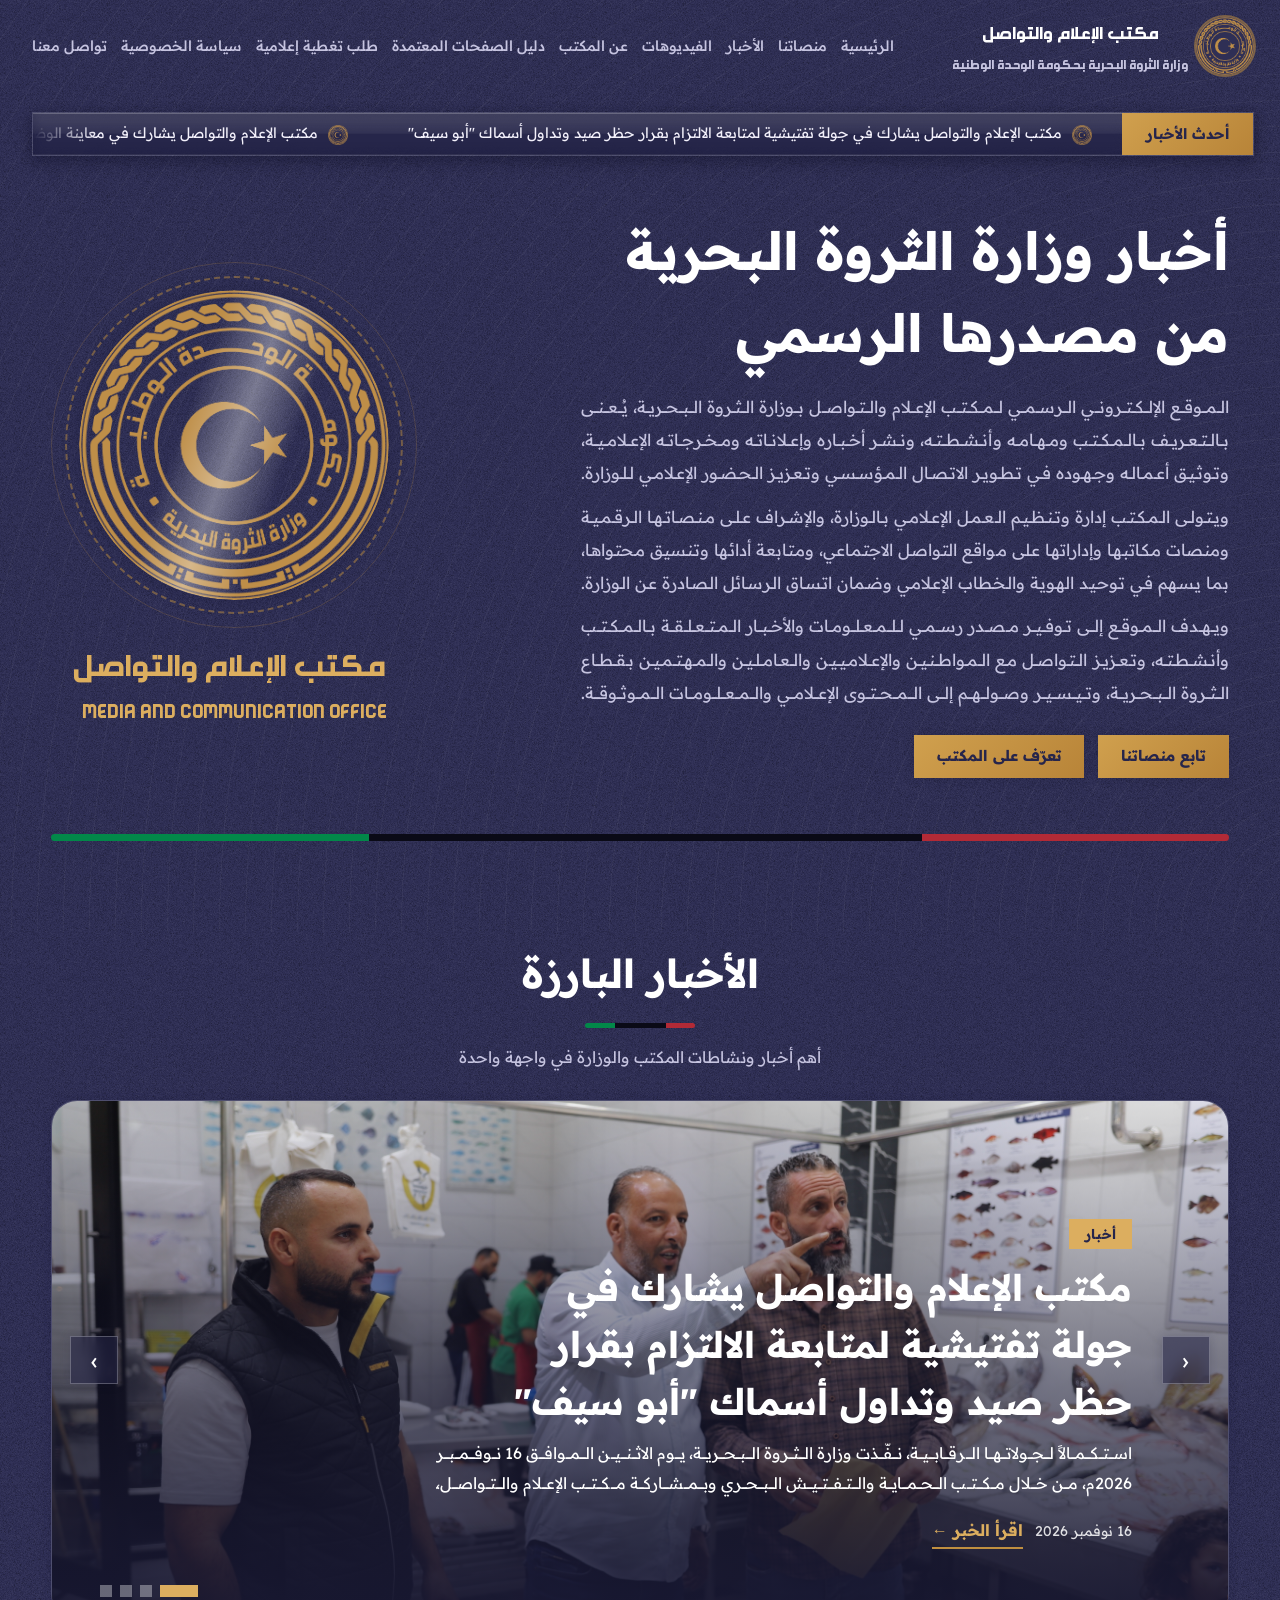
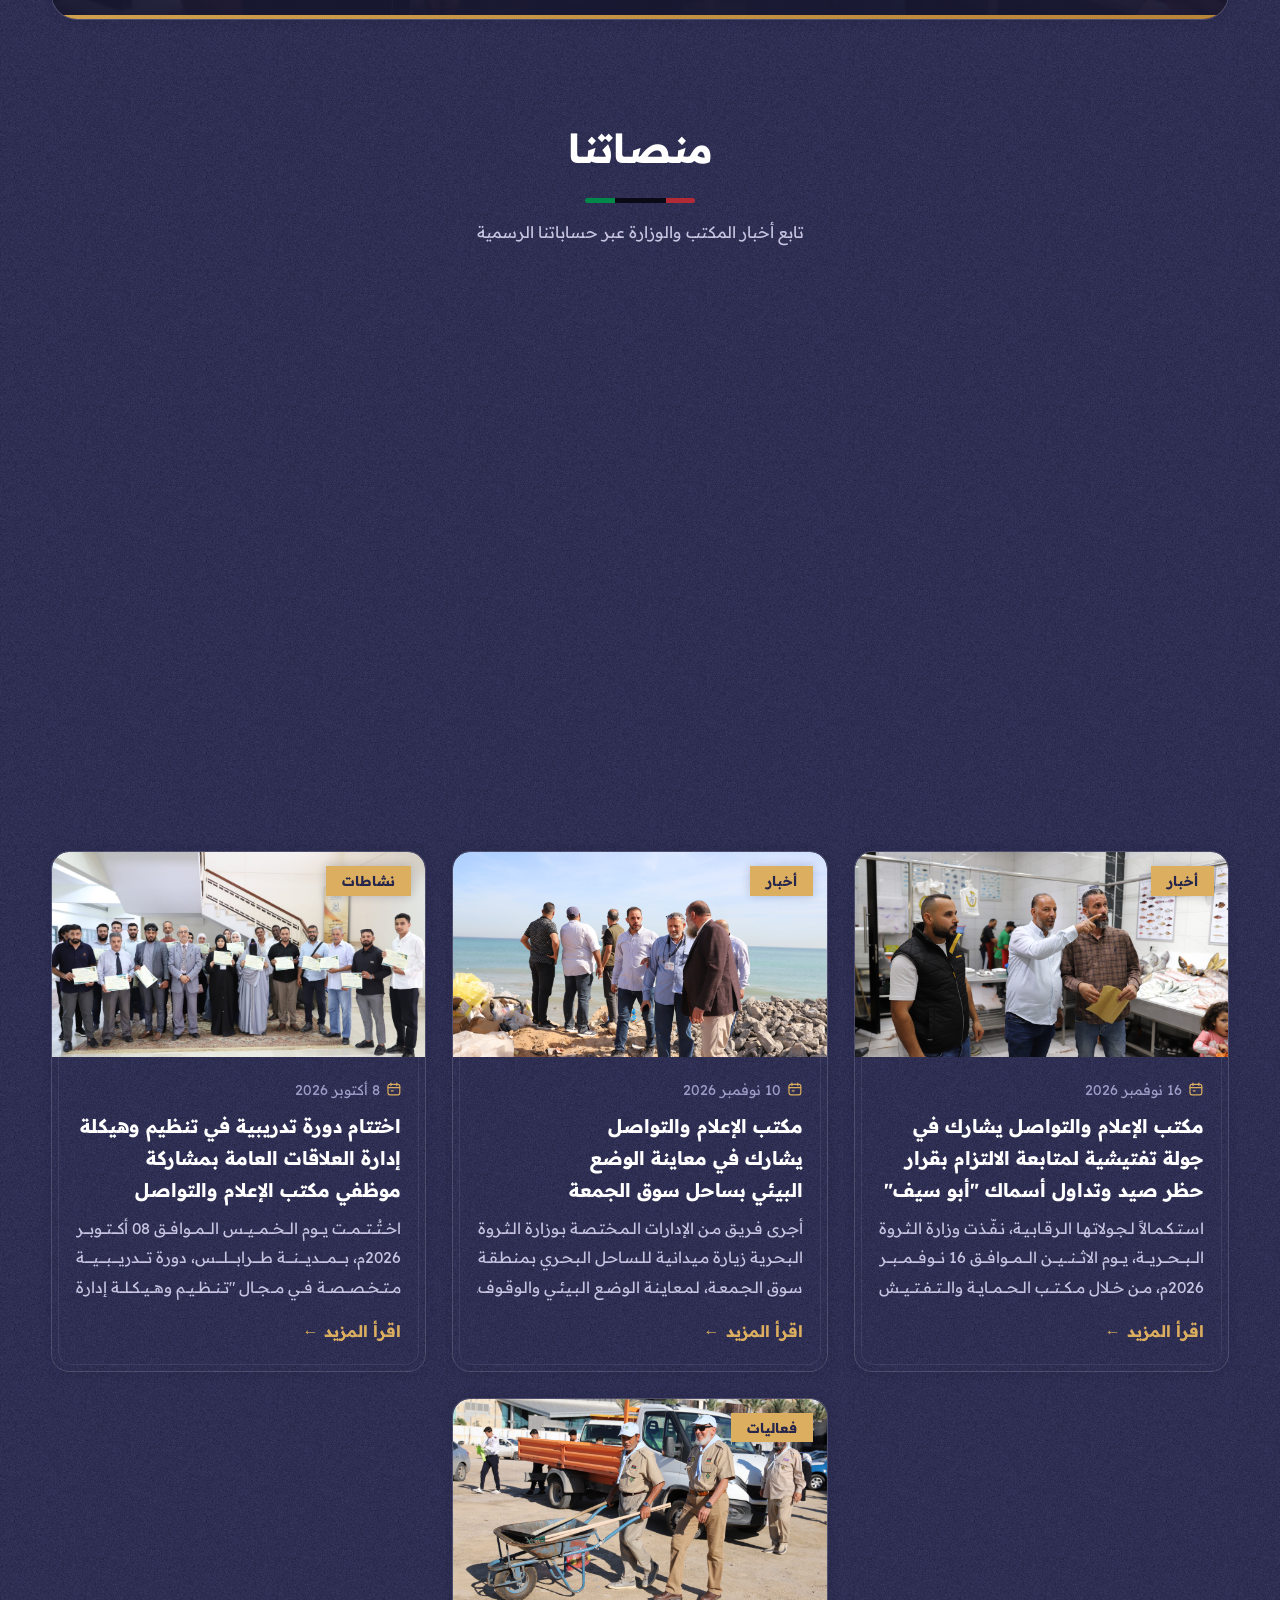
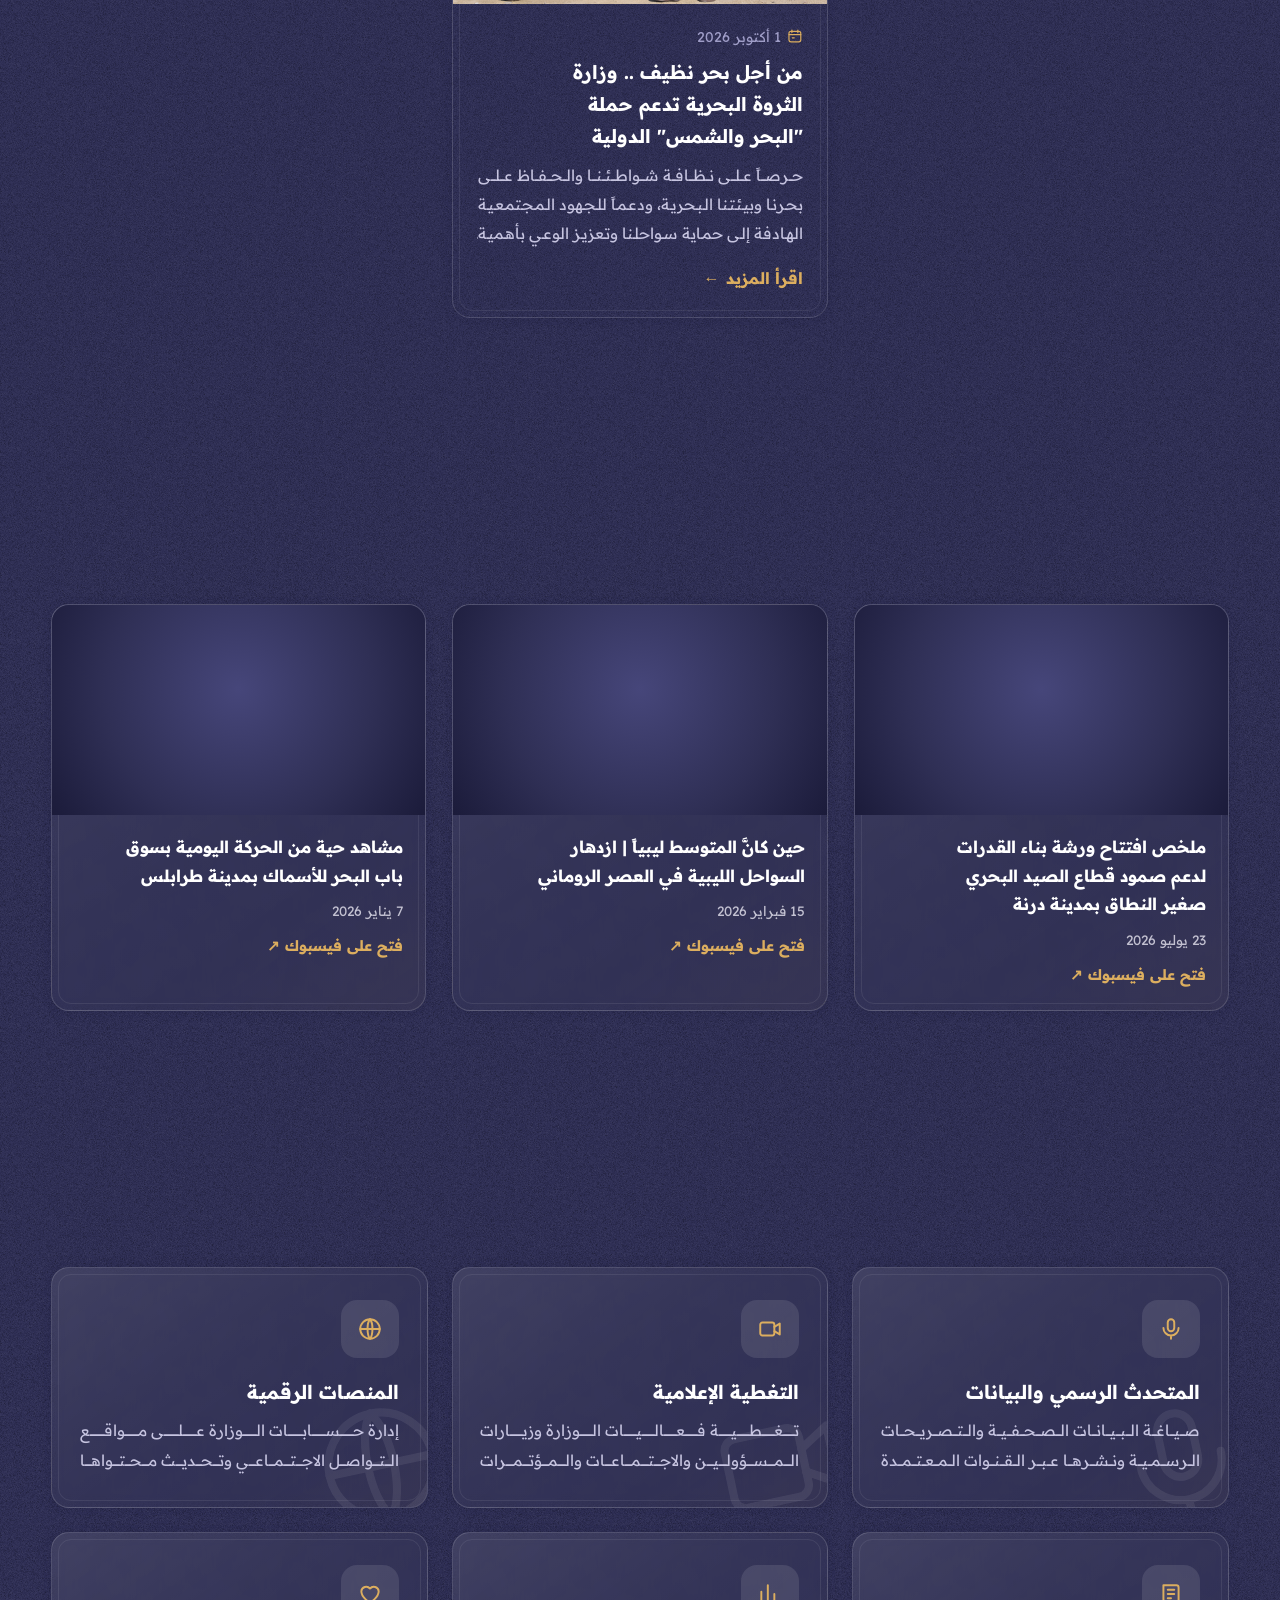
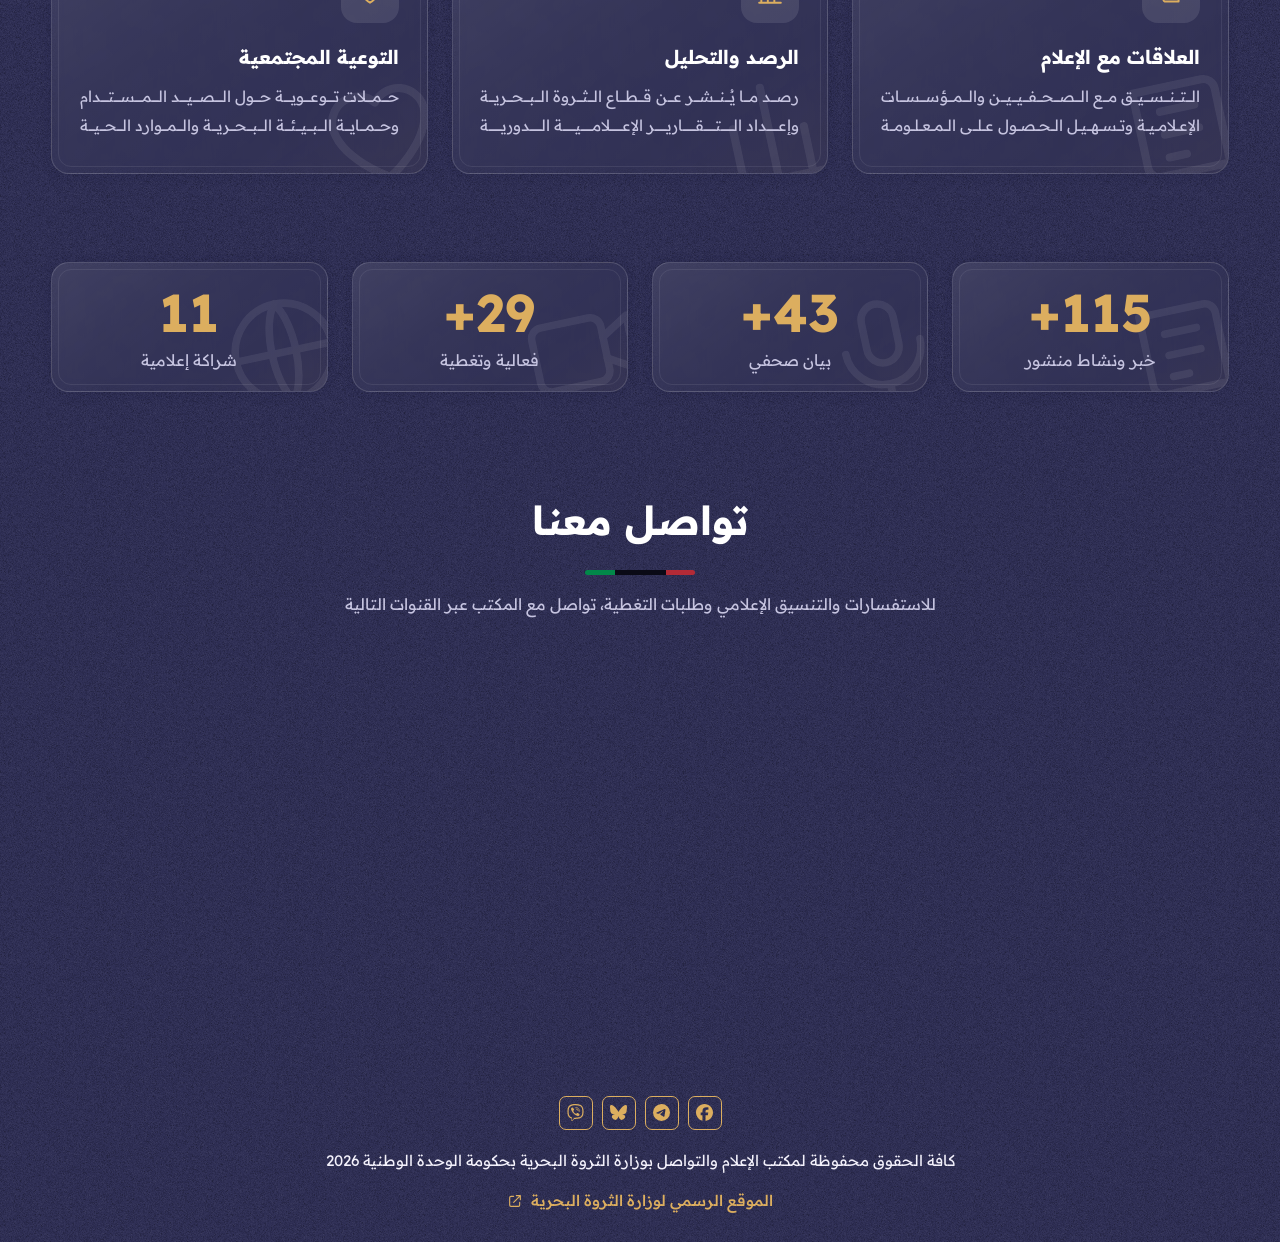
==== commit 42d6043f: "Add files via upload" ====
--- a/index.html
+++ b/index.html
@@ -16,7 +16,7 @@
 <meta property="og:title" content="مكتب الإعلام والتواصل | وزارة الثروة البحرية">
 <meta property="og:type" content="website">
 <meta name="theme-color" content="#2f2f55">
-<link rel="stylesheet" href="site.css?v=20261144">
+<link rel="stylesheet" href="site.css?v=20261160">
 <style>
 @font-face{
   font-family:'Ara Hamah AlFidaa';
@@ -34,7 +34,7 @@
 .brand small{display:block;font-size:clamp(.96rem,1.45vw,1.19rem);margin-top:3px}
 @media(max-width:480px){.brand{gap:9px}.brand small{max-width:18em}}
 </style>
-<link rel="stylesheet" href="ticker.css?v=2">
+<link rel="stylesheet" href="ticker.css?v=3">
 <link rel="icon" href="favicon.ico?v=2" sizes="any">
 <link rel="icon" type="image/png" sizes="32x32" href="favicon-32x32.png?v=2">
 <link rel="icon" type="image/png" sizes="16x16" href="favicon-16x16.png?v=2">
@@ -171,7 +171,7 @@
 </section>
 
 <footer id="footer">
-  <div class="container"><p class="f1">كافة الحقوق محفوظة لمكتب الإعلام والتواصل بوزارة الثروة البحرية بحكومة الوحدة الوطنية 2026</p>
+  <div class="container"><nav class="f-social" aria-label="منصات مكتب الإعلام والتواصل"><a class="f-soc f-facebook" href="https://www.facebook.com/MMRLibya.Media" target="_blank" rel="noopener" aria-label="فيسبوك" title="فيسبوك"><svg viewBox="0 0 24 24" width="19" height="19" aria-hidden="true"><path fill="currentColor" d="M9.101 23.691v-7.98H6.627v-3.667h2.474v-1.58c0-4.085 1.848-5.978 5.858-5.978.401 0 .955.042 1.468.103a9 9 0 0 1 1.141.195v3.325a9 9 0 0 0-.653-.036 27 27 0 0 0-.733-.009c-.707 0-1.259.096-1.675.309a1.7 1.7 0 0 0-.679.622c-.258.42-.374.995-.374 1.752v1.297h3.919l-.386 2.103-.287 1.564h-3.246v8.245C19.396 23.238 24 18.179 24 12.044c0-6.627-5.373-12-12-12s-12 5.373-12 12c0 5.628 3.874 10.35 9.101 11.647"/></svg></a><a class="f-soc f-telegram" href="https://t.me/MMRMedia" target="_blank" rel="noopener" aria-label="تيليجرام" title="تيليجرام"><svg viewBox="0 0 24 24" width="19" height="19" aria-hidden="true"><path fill="currentColor" d="M11.944 0A12 12 0 0 0 0 12a12 12 0 0 0 12 12 12 12 0 0 0 12-12A12 12 0 0 0 12 0zm4.962 7.224c.1-.002.321.023.465.14a.5.5 0 0 1 .171.325c.016.093.036.306.02.472-.18 1.898-.962 6.502-1.36 8.627-.168.9-.499 1.201-.82 1.23-.696.065-1.225-.46-1.9-.902-1.056-.693-1.653-1.124-2.678-1.8-1.185-.78-.417-1.21.258-1.91.177-.184 3.247-2.977 3.307-3.23.007-.032.014-.15-.056-.212s-.174-.041-.249-.024q-.159.037-5.061 3.345-.72.495-1.302.48c-.428-.008-1.252-.241-1.865-.44-.752-.245-1.349-.374-1.297-.789q.04-.324.893-.663 5.247-2.286 6.998-3.014c3.332-1.386 4.025-1.627 4.476-1.635"/></svg></a><a class="f-soc f-bluesky" href="https://bsky.app/profile/mmr.id.ly" target="_blank" rel="noopener" aria-label="بلو سكاي" title="بلو سكاي"><svg viewBox="0 0 24 24" width="19" height="19" aria-hidden="true"><path fill="currentColor" d="M5.202 2.857C7.954 4.922 10.913 9.11 12 11.358c1.087-2.247 4.046-6.436 6.798-8.501C20.783 1.366 24 .213 24 3.883c0 .732-.42 6.156-.667 7.037-.856 3.061-3.978 3.842-6.755 3.37 4.854.826 6.089 3.562 3.422 6.299-5.065 5.196-7.28-1.304-7.847-2.97-.104-.305-.152-.448-.153-.327 0-.121-.05.022-.153.327-.568 1.666-2.782 8.166-7.847 2.97-2.667-2.737-1.432-5.473 3.422-6.3-2.777.473-5.899-.308-6.755-3.369C.42 10.04 0 4.615 0 3.883c0-3.67 3.217-2.517 5.202-1.026"/></svg></a><a class="f-soc f-viber" href="https://invite.viber.com/?g2=AQBmCLbcQBo1xlcXnOtDM0iU54M0FfDL5Kn6hOlRgG2xcAPt0uUorzZGPcBJAmgn" target="_blank" rel="noopener" aria-label="فايبر" title="فايبر"><svg viewBox="0 0 24 24" width="19" height="19" aria-hidden="true"><path fill="currentColor" d="M11.4 0C9.473.028 5.333.344 3.02 2.467 1.302 4.187.696 6.7.633 9.817S.488 18.776 6.12 20.36h.003l-.004 2.416s-.037.977.61 1.177c.777.242 1.234-.5 1.98-1.302.407-.44.972-1.084 1.397-1.58 3.85.326 6.812-.416 7.15-.525.776-.252 5.176-.816 5.892-6.657.74-6.02-.36-9.83-2.34-11.546-.596-.55-3.006-2.3-8.375-2.323 0 0-.395-.025-1.037-.017zm.058 1.693c.545-.004.88.017.88.017 4.542.02 6.717 1.388 7.222 1.846 1.675 1.435 2.53 4.868 1.906 9.897v.002c-.604 4.878-4.174 5.184-4.832 5.395-.28.09-2.882.737-6.153.524 0 0-2.436 2.94-3.197 3.704-.12.12-.26.167-.352.144-.13-.033-.166-.188-.165-.414l.02-4.018c-4.762-1.32-4.485-6.292-4.43-8.895.054-2.604.543-4.738 1.996-6.173 1.96-1.773 5.474-2.018 7.11-2.03zm.38 2.602a.304.304 0 0 0-.004.607c1.624.01 2.946.537 4.028 1.592 1.073 1.046 1.62 2.468 1.633 4.334.002.167.14.3.307.3a.304.304 0 0 0 .3-.304c-.014-1.984-.618-3.596-1.816-4.764-1.19-1.16-2.692-1.753-4.447-1.765zm-3.96.695a.98.98 0 0 0-.616.117l-.01.002c-.43.247-.816.562-1.146.932q-.004.004-.008.008-.4.484-.46.948a.6.6 0 0 0-.007.14q0 .205.065.4l.013.01c.135.48.473 1.276 1.205 2.604.42.768.903 1.5 1.446 2.186q.405.517.87.984l.132.132q.466.463.984.87a15.5 15.5 0 0 0 2.186 1.447c1.328.733 2.126 1.07 2.604 1.206l.01.014a1.3 1.3 0 0 0 .54.055q.466-.055.948-.46c.004 0 .003-.002.008-.005.37-.33.683-.72.93-1.148l.003-.01c.225-.432.15-.842-.18-1.12-.004 0-.698-.58-1.037-.83q-.54-.383-1.113-.71c-.51-.285-1.032-.106-1.248.174l-.447.564c-.23.283-.657.246-.657.246-3.12-.796-3.955-3.955-3.955-3.955s-.037-.426.248-.656l.563-.448c.277-.215.456-.737.17-1.248a13 13 0 0 0-.71-1.115 28 28 0 0 0-.83-1.035.82.82 0 0 0-.502-.297zm4.49.88a.303.303 0 0 0-.018.606c1.16.085 2.017.466 2.645 1.15.63.688.93 1.524.906 2.57a.306.306 0 0 0 .61.013c.025-1.175-.334-2.193-1.067-2.994-.74-.81-1.777-1.253-3.05-1.346h-.024zm.463 1.63a.305.305 0 0 0-.3.287c-.008.167.12.31.288.32.523.028.875.175 1.113.422.24.245.388.62.416 1.164a.304.304 0 0 0 .605-.03c-.03-.644-.215-1.178-.58-1.557-.367-.378-.893-.574-1.52-.607h-.018z"/></svg></a></nav><p class="f1">كافة الحقوق محفوظة لمكتب الإعلام والتواصل بوزارة الثروة البحرية بحكومة الوحدة الوطنية 2026</p>
     <p class="ministry-site"><a href="https://www.mmr.gov.ly/" target="_blank" rel="noopener" aria-label="الموقع الرسمي لوزارة الثروة البحرية"><span>الموقع الرسمي لوزارة الثروة البحرية</span><svg aria-hidden="true" width="16" height="16" viewBox="0 0 24 24" fill="none" stroke="currentColor" stroke-width="1.7" stroke-linecap="round" stroke-linejoin="round"><path d="M14 4h6v6m0-6L10 14M10 5H6a2 2 0 0 0-2 2v11a2 2 0 0 0 2 2h11a2 2 0 0 0 2-2v-4"/></svg></a></p>
   </div>
 </footer>
@@ -195,8 +195,11 @@
   office: "مكتب الإعلام والتواصل",
   officeEn: "MEDIA AND COMMUNICATION OFFICE",
   heroTitle: "أخبار وزارة الثروة البحرية من مصدرها الرسمي",
-  heroText:
-    "منصة إعلامية رسمية تابعة لمكتب الإعلام والتواصل بوزارة الثروة البحرية، مخصصة لنشر أخبار الوزارة وبياناتها وإعلاناتها وقراراتها، والتعريف بأنشطتها وبرامجها ومبادراتها، وتهدف إلى تعزيز التواصل مع المواطنين والصيادين والعاملين والمهتمين بقطاع الثروة البحرية، وإطلاعهم على آخر المستجدات، وتسهيل وصولهم إلى المعلومات من مصادرها الرسمية الموثوقة.",
+  heroText: [
+    "الموقع الإلكتروني الرسمي لمكتب الإعلام والتواصل بوزارة الثروة البحرية، يُعنى بالتعريف بالمكتب ومهامه وأنشطته، ونشر أخباره وإعلاناته ومخرجاته الإعلامية، وتوثيق أعماله وجهوده في تطوير الاتصال المؤسسي وتعزيز الحضور الإعلامي للوزارة.",
+    "ويتولى المكتب إدارة وتنظيم العمل الإعلامي بالوزارة، والإشراف على منصاتها الرقمية ومنصات مكاتبها وإداراتها على مواقع التواصل الاجتماعي، ومتابعة أدائها وتنسيق محتواها، بما يسهم في توحيد الهوية والخطاب الإعلامي وضمان اتساق الرسائل الصادرة عن الوزارة.",
+    "ويهدف الموقع إلى توفير مصدر رسمي للمعلومات والأخبار المتعلقة بالمكتب وأنشطته، وتعزيز التواصل مع المواطنين والإعلاميين والعاملين والمهتمين بقطاع الثروة البحرية، وتيسير وصولهم إلى المحتوى الإعلامي والمعلومات الموثوقة."
+  ],
 
   /* منصاتنا — ضع رابط كل منصة (اترك "" لإخفاء الرابط). icon: facebook | telegram | bluesky | viber | x | instagram | youtube */
   platforms: [
@@ -216,7 +219,7 @@
 
   /* أرقام تظهر بعدّاد متحرك (عدّلها أو احذفها) */
   stats: [
-    { value: 120, suffix: "+", label: "خبر ونشاط منشور" },
+    { value: 120, suffix: "+", label: "خبر ونشاط منشور", icon: "press" },
     { value: 45,  suffix: "+", label: "بيان صحفي" },
     { value: 30,  suffix: "+", label: "فعالية وتغطية" },
     { value: 12,  suffix: "",  label: "شراكة إعلامية" }
@@ -251,7 +254,7 @@
     title: "خبر تجريبي: إطلاق الموقع الإلكتروني الجديد لمكتب الإعلام والتواصل",
     date: "2026-11-20",
     category: "أخبار",
-    summary: "هذا خبر تجريبي لعرض شكل الخبر البارز في الواجهة. استبدله بخبرك الحقيقي عبر ملف site-data.js?v=20261144",
+    summary: "هذا خبر تجريبي لعرض شكل الخبر البارز في الواجهة. استبدله بخبرك الحقيقي عبر ملف site-data.js?v=20261160",
     content: [
       "هذه فقرة تجريبية توضّح كيف يظهر نص الخبر الكامل داخل النافذة المنبثقة عند الضغط على البطاقة.",
       "يمكنك كتابة عدة فقرات؛ كل فقرة تُضاف بين علامتي اقتباس وتفصلها فاصلة كما في هذا المثال."
@@ -305,7 +308,7 @@
 (function(){document.querySelectorAll('img[src="images/logo.png"]').forEach(function(i){function fb(){i.onerror=null;i.src=window.LOGO_FB}i.onerror=fb;if(i.complete&&!i.naturalWidth)fb()})})();
 
 </script>
-<script src="site-data.js?v=20261144"></script>
+<script src="site-data.js?v=20261160"></script>
 <script>
 const S=(p,w=26,f="none")=>`<svg width="${w}" height="${w}" viewBox="0 0 24 24" fill="${f}" stroke="${f==='none'?'currentColor':'none'}" stroke-width="1.8" stroke-linecap="round" stroke-linejoin="round">${p}</svg>`;
 const ICONS={
@@ -356,13 +359,14 @@
 $("#brandOffice").textContent=SITE.office;
 $("#brandMin").textContent=SITE.ministrySub||SITE.ministry;
 $("#heroTitle").textContent=SITE.heroTitle||SITE.office;
-$("#heroLead").textContent=SITE.heroText;
+{const hp=[].concat(SITE.heroText||[]);const lead=$("#heroLead");lead.textContent=hp[0]||"";let last=lead;hp.slice(1).forEach(t=>{const p=document.createElement("p");p.className="lead";p.textContent=t;last.after(p);last=p});}
 $("#officeName").textContent=SITE.office;
 $("#officeEn").textContent=SITE.officeEn||"";
 
 /* platforms */
 $("#plats").innerHTML=(SITE.platforms||[]).map(p=>`
   <a class="plat dbl rv" href="${esc(p.url||'#')}" ${p.url?'target="_blank" rel="noopener"':''}>
+    <span class="plat-mark" aria-hidden="true">${p.icon==="facebook"?'<img src="images/facebook-mark.svg" alt="">':(ICONS[p.icon]||ICONS.net)}</span>
     <div class="chip-ic">${ICONS[p.icon]||ICONS.net}</div>
     <h3>${esc(p.name)}</h3><p>${esc(p.handle||"")}</p>
     <span class="go">تابعنا <span>←</span></span>
@@ -460,8 +464,8 @@
 if(location.hash.startsWith("#news-"))openNews(decodeURIComponent(location.hash.slice(6)),false);
 
 /* services / stats / contact */
-$("#services").innerHTML=SITE.services.map(s=>`<div class="srv dbl rv"><div class="ico">${ICONS[s.icon]||ICONS.star.replace(/70/g,'26')}</div><h4>${esc(s.title)}</h4><p>${esc(s.text)}</p></div>`).join("");
-$("#stats").innerHTML=SITE.stats.map(s=>`<div class="stat dbl rv"><b data-to="${s.value}" data-suf="${esc(s.suffix)}">0</b><span>${esc(s.label)}</span></div>`).join("");
+$("#services").innerHTML=SITE.services.map(s=>`<div class="srv dbl rv"><span class="plat-mark" aria-hidden="true">${ICONS[s.icon]||ICONS.star}</span><div class="ico">${ICONS[s.icon]||ICONS.star.replace(/70/g,'26')}</div><h4>${esc(s.title)}</h4><p>${esc(s.text)}</p></div>`).join("");
+$("#stats").innerHTML=SITE.stats.map((s,i)=>`<div class="stat dbl rv"><span class="plat-mark" aria-hidden="true">${ICONS[s.icon||["press","mic","cam","net"][i%4]]}</span><b data-to="${s.value}" data-suf="${esc(s.suffix)}">0</b><span>${esc(s.label)}</span></div>`).join("");
 const C=SITE.contact;
 $("#cList").innerHTML=[[ICONS.pin,"العنوان",C.address],[ICONS.whatsapp,"واتساب",C.phone],[ICONS.mail,"البريد الإلكتروني",C.email],[ICONS.clock,"ساعات العمل",C.hours]]
   .filter(row=>row[2]).map(([icon,label,value])=>{
@@ -493,6 +497,6 @@
 </script>
 <script src="text-layout.js"></script>
 <script src="video-modal.js?v=1"></script>
-<script src="ticker.js"></script>
+<script src="ticker.js?v=3"></script>
 </body>
 </html>
--- a/site.css
+++ b/site.css
@@ -489,3 +489,65 @@
 /* زر إغلاق النوافذ (الأخبار والفيديو): مربع ذهبي ملتصق بالزاوية العلوية اليمنى */
 .m-close{top:0;inset-inline-end:auto;inset-inline-start:0;width:50px;height:46px;border-radius:0;border:0;font-size:1.6rem;line-height:1;display:grid;place-items:center;padding:0 0 3px;background:linear-gradient(135deg,#e6bd69,#c08f40);color:#26254b;box-shadow:0 2px 10px rgba(20,20,52,.35)}
 .m-close:hover{background:#fff;color:#26254b;transform:none}
+
+/* محاذاة البطاقات في الوسط: بطاقة واحدة أو اثنتان أو الصف الأخير الناقص تتوسّط دائماً */
+.grid,.vgrid,.plats,.services,.stat-grid{display:flex;flex-wrap:wrap;justify-content:center}
+.grid,.vgrid{gap:26px}
+.grid>*,.vgrid>*{flex:1 1 min(320px,100%);min-width:min(320px,100%);max-width:calc((100% - 52px) / 3)}
+.plats{gap:22px}
+.plats>*{flex:1 1 min(230px,100%);min-width:min(230px,100%);max-width:calc((100% - 66px) / 4)}
+.services{gap:24px}
+.services>*{flex:1 1 min(290px,100%);min-width:min(290px,100%);max-width:calc((100% - 48px) / 3)}
+.stat-grid>*{flex:1 1 min(200px,100%);min-width:min(200px,100%);max-width:calc((100% - 72px) / 4)}
+.grid>.empty,.grid>.vempty,.vgrid>.vempty{flex:1 1 100%;max-width:100%}
+@media(max-width:699px){.grid>*,.vgrid>*,.plats>*,.services>*,.stat-grid>*{max-width:100%;min-width:0}.stat-grid>*{flex-basis:calc(50% - 12px);max-width:calc(50% - 12px)}}
+
+/* عناوين مجموعات البطاقات في دليل الصفحات في الوسط */
+.directory-group h2{text-align:center}
+
+/* بطاقة «للإعلاميين والصحفيين»: العنوان والزر في الوسط */
+.c-cta{align-items:center;text-align:center}
+.c-cta h3{text-align:center}
+.c-cta>div{display:flex;justify-content:center;width:100%}
+
+/* خط الاستقلال (أخضر/أسود/أحمر) تحت العناوين، مثل الصفحة الرئيسية */
+.directory-group h2::after{content:"";display:block;width:110px;height:5px;border-radius:5px;margin:12px auto 0;background:linear-gradient(90deg,var(--green) 0 27%,var(--black) 27% 74%,var(--red) 74% 100%)}
+.directory-group h2{margin-bottom:22px}
+
+/* بطاقات صفحات فيسبوك: شعار فيسبوك كخلفية زجاجية خافتة */
+.directory-card{overflow:hidden;isolation:isolate}
+.directory-card::after{content:"";position:absolute;z-index:-1;inset-block-end:-34px;inset-inline-start:-30px;width:170px;height:170px;background:url(images/facebook-mark.svg) center/contain no-repeat;opacity:.075;transform:rotate(-12deg);pointer-events:none;transition:opacity .35s,transform .45s}
+.directory-card:hover::after,.directory-card:focus-visible::after{opacity:.14;transform:rotate(-6deg) scale(1.06)}
+
+/* بطاقات المنصات: شعار المنصة كخلفية زجاجية خافتة */
+.plat{overflow:hidden;isolation:isolate}
+.plat-mark{position:absolute;z-index:-1;inset-block-end:-30px;inset-inline-start:-26px;width:150px;height:150px;opacity:.075;transform:rotate(-12deg);pointer-events:none;color:#fff;transition:opacity .35s,transform .45s}
+.plat-mark svg,.plat-mark img{width:100%;height:100%;display:block;stroke-width:1.4}
+.plat:hover .plat-mark{opacity:.14;transform:rotate(-6deg) scale(1.06)}
+.stat{overflow:hidden;isolation:isolate}
+.stat .plat-mark{inset-inline-start:-22px;inset-block-end:-26px;width:130px;height:130px}
+.stat span.plat-mark{color:#fff}
+.stat:hover .plat-mark{opacity:.14;transform:rotate(-6deg) scale(1.06)}
+
+/* نص التعريف في الواجهة: ثلاث فقرات */
+.hero p.lead{font-size:clamp(.95rem,1.3vw,1.04rem);line-height:2;margin:10px 0 0;max-width:680px}
+.hero p.lead:last-of-type{margin-bottom:26px}
+.hero h1+p.lead{margin-top:16px}
+
+/* أيقونات التواصل في التذييل — مربعات بإطار رفيع على نمط الأيقونات المرجعية */
+.f-social{display:flex;justify-content:center;flex-wrap:wrap;gap:9px;margin-bottom:6px}
+.f-soc{position:relative;box-sizing:border-box;width:34px;height:34px;padding:0;line-height:0;border-radius:7px;color:var(--gold2);background:transparent;border:1.5px solid var(--gold2);box-shadow:none;transition:transform .25s,background .25s,color .25s}
+.f-soc svg{position:absolute;inset:0;margin:auto;display:block;width:17px;height:17px}
+.f-soc:hover,.f-soc:focus-visible{transform:translateY(-3px);background:var(--gold2);color:#26254b}
+.f-soc:focus-visible{outline:2px solid #fff;outline-offset:3px}
+@media(prefers-reduced-motion:reduce){.f-soc{transition:none}.f-soc:hover{transform:none}}
+
+/* بطاقات «عن المكتب»: رمز معبر كخلفية زجاجية خافتة */
+.srv{position:relative;overflow:hidden;isolation:isolate}
+.srv .plat-mark{inset-inline-start:-24px;inset-block-end:-28px;width:140px;height:140px;color:#fff}
+.srv:hover .plat-mark{opacity:.14;transform:rotate(-6deg) scale(1.06)}
+
+/* بطاقة عريضة أسفل دليل الصفحات */
+.directory-wide .directory-card{flex:0 1 calc((100% - 66px) / 2 + 22px);max-width:calc((100% - 66px) / 2 + 22px);min-height:125px}
+@media(max-width:699px){.directory-wide .directory-card{flex-basis:100%;max-width:100%}}
+.directory-card span .ext{display:inline-block;vertical-align:-2px;margin-inline-start:4px}
--- a/ticker.css
+++ b/ticker.css
@@ -1,5 +1,5 @@
 /* ---------- Ticker (أعلى الصفحة) ---------- */
-.ticker{position:absolute;top:112px;left:0;right:0;z-index:49;height:var(--tk);width:min(1250px,92%);margin:0 auto;border:1px solid var(--line);border-radius:0;box-shadow:var(--btn-sh);background:transparent;display:flex;align-items:stretch;overflow:hidden}
+.ticker{position:absolute;top:112px;left:0;right:0;z-index:49;height:var(--tk);width:min(1250px,92%);margin:0 auto;border:1px solid var(--line);border-radius:0;box-shadow:var(--btn-sh),0 6px 16px rgba(10,10,28,.32);background:transparent;display:flex;align-items:stretch;overflow:hidden}
 .ticker .lbl{background:linear-gradient(135deg,#d0a04e,#b88438);color:#26254b;font-weight:700;padding:0 24px;white-space:nowrap;flex:none;display:flex;align-items:center;font-size:.92rem}
 .ticker .track{
   flex:1;overflow:hidden;display:flex;align-items:center;
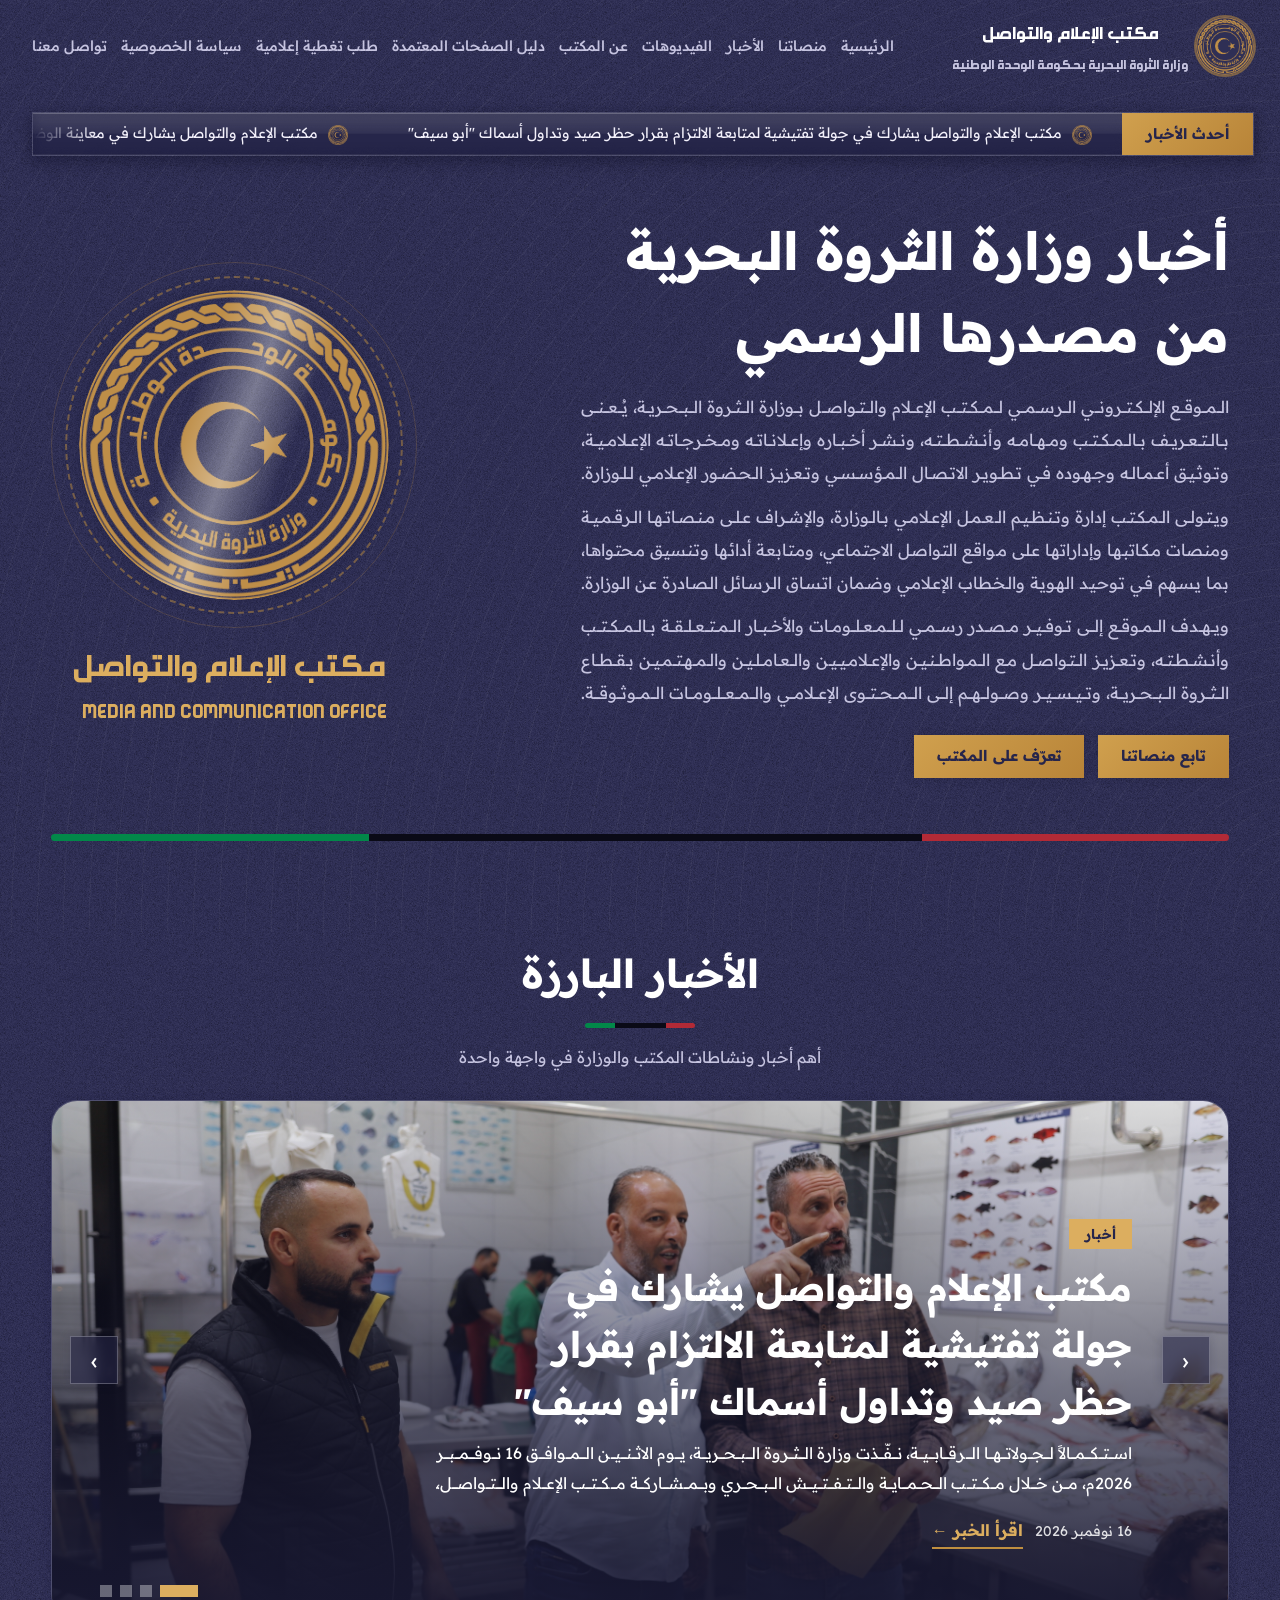
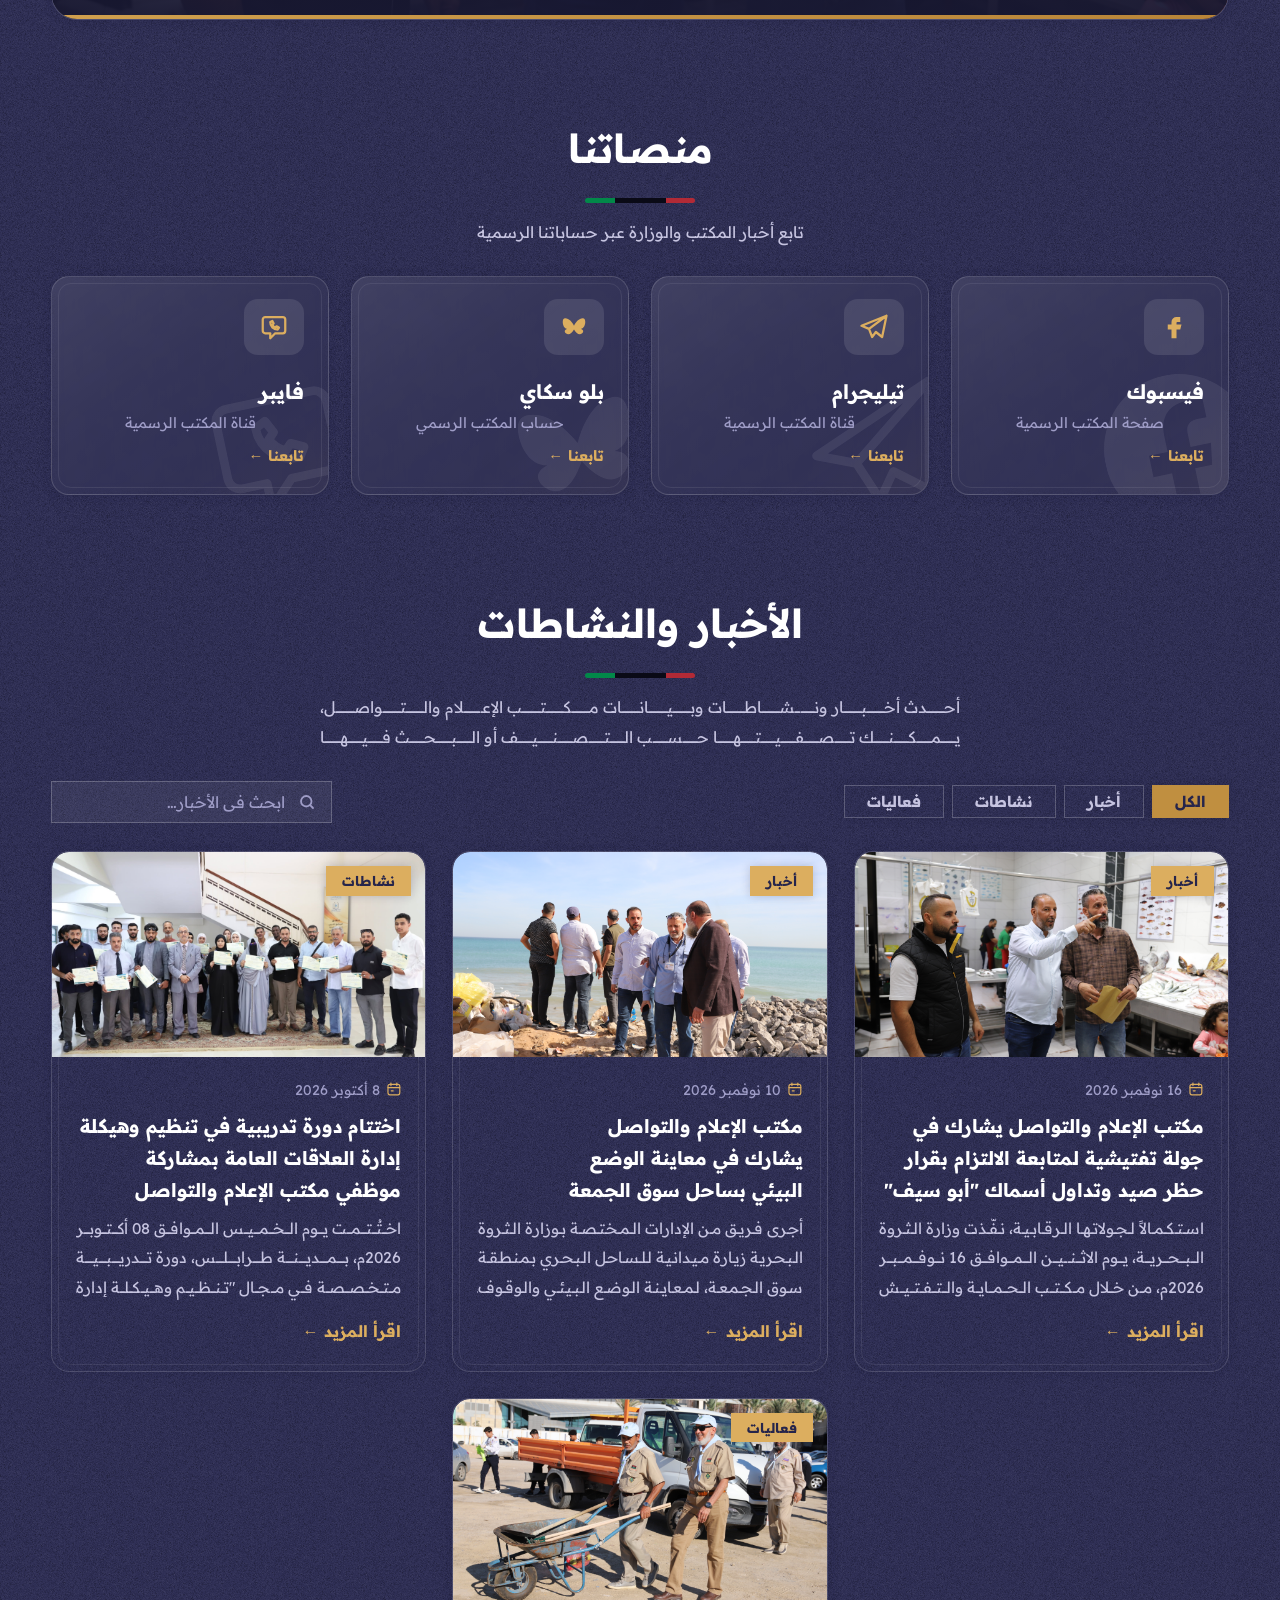
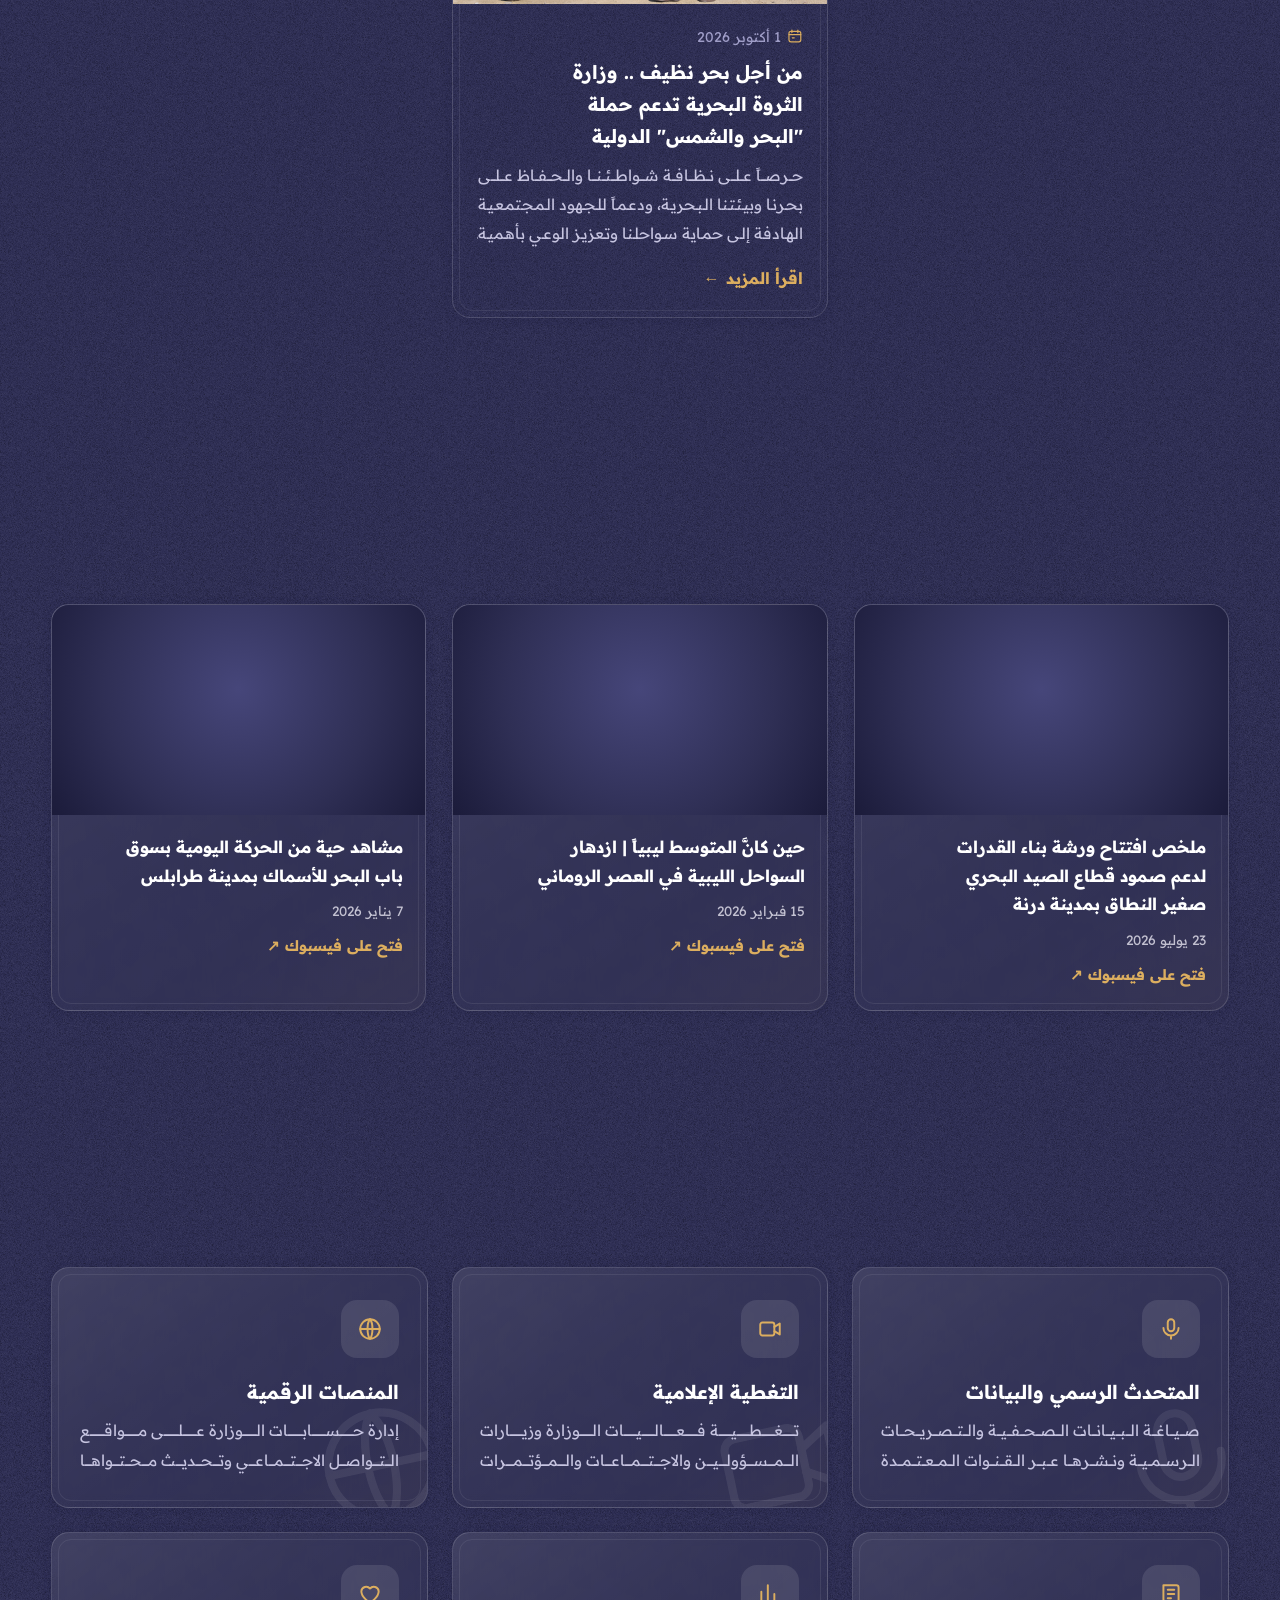
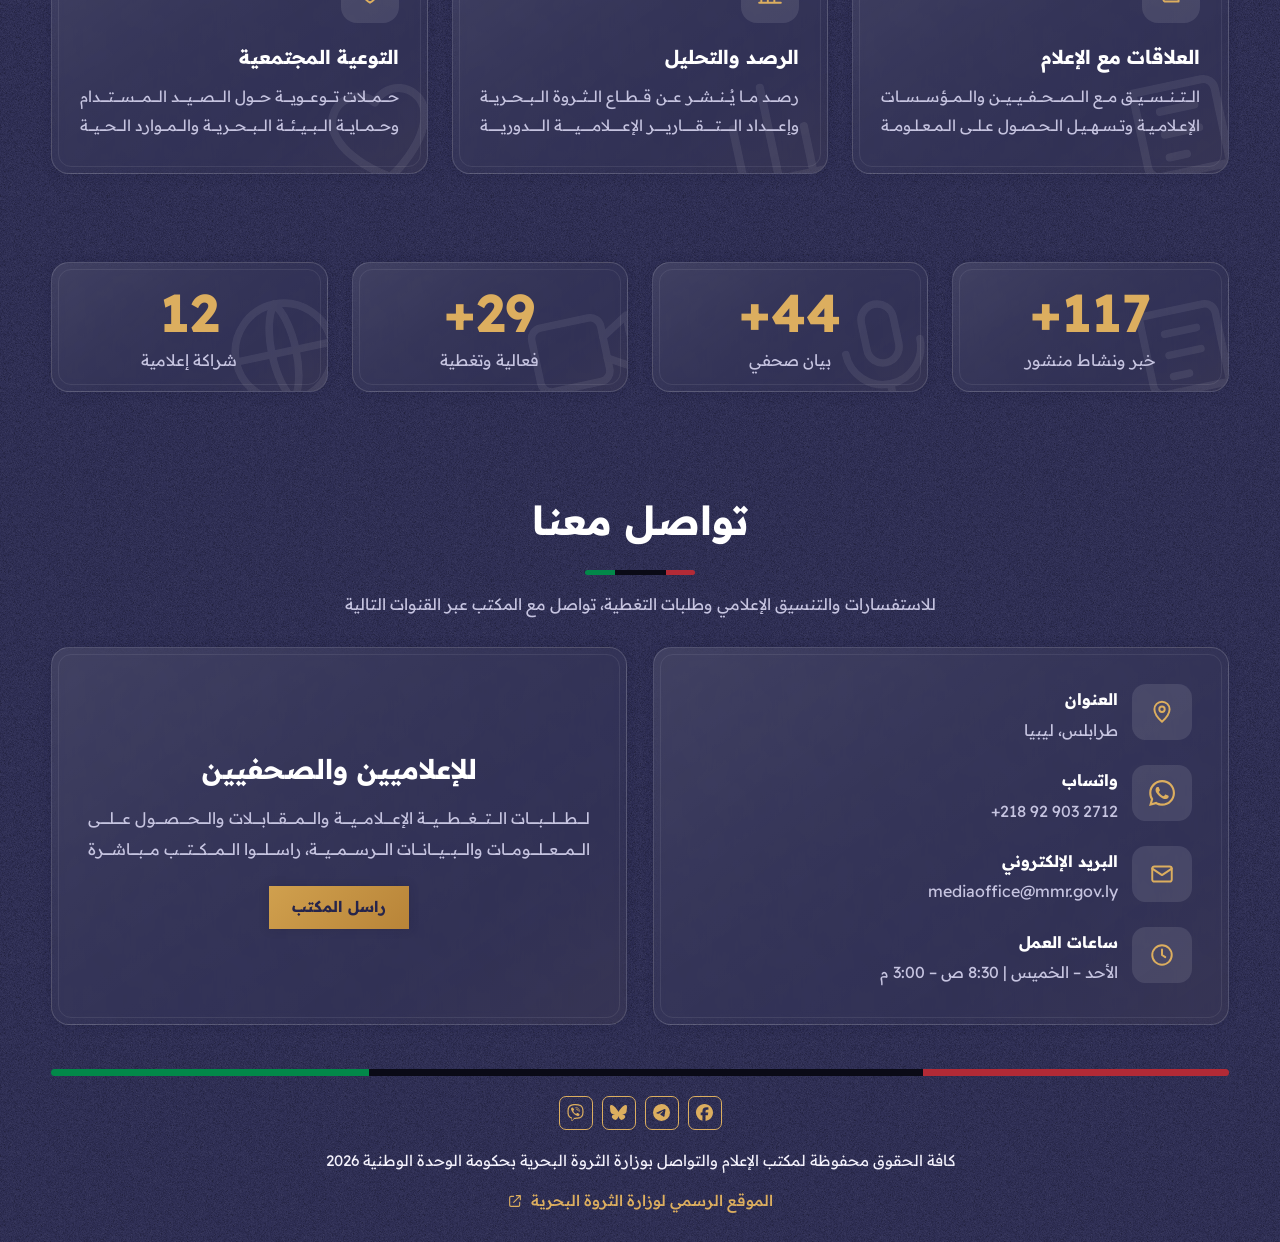
==== commit a39026e9: "Add files via upload" ====
--- a/index.html
+++ b/index.html
@@ -171,7 +171,7 @@
 </section>
 
 <footer id="footer">
-  <div class="container"><nav class="f-social" aria-label="منصات مكتب الإعلام والتواصل"><a class="f-soc f-facebook" href="https://www.facebook.com/MMRLibya.Media" target="_blank" rel="noopener" aria-label="فيسبوك" title="فيسبوك"><svg viewBox="0 0 24 24" width="19" height="19" aria-hidden="true"><path fill="currentColor" d="M9.101 23.691v-7.98H6.627v-3.667h2.474v-1.58c0-4.085 1.848-5.978 5.858-5.978.401 0 .955.042 1.468.103a9 9 0 0 1 1.141.195v3.325a9 9 0 0 0-.653-.036 27 27 0 0 0-.733-.009c-.707 0-1.259.096-1.675.309a1.7 1.7 0 0 0-.679.622c-.258.42-.374.995-.374 1.752v1.297h3.919l-.386 2.103-.287 1.564h-3.246v8.245C19.396 23.238 24 18.179 24 12.044c0-6.627-5.373-12-12-12s-12 5.373-12 12c0 5.628 3.874 10.35 9.101 11.647"/></svg></a><a class="f-soc f-telegram" href="https://t.me/MMRMedia" target="_blank" rel="noopener" aria-label="تيليجرام" title="تيليجرام"><svg viewBox="0 0 24 24" width="19" height="19" aria-hidden="true"><path fill="currentColor" d="M11.944 0A12 12 0 0 0 0 12a12 12 0 0 0 12 12 12 12 0 0 0 12-12A12 12 0 0 0 12 0zm4.962 7.224c.1-.002.321.023.465.14a.5.5 0 0 1 .171.325c.016.093.036.306.02.472-.18 1.898-.962 6.502-1.36 8.627-.168.9-.499 1.201-.82 1.23-.696.065-1.225-.46-1.9-.902-1.056-.693-1.653-1.124-2.678-1.8-1.185-.78-.417-1.21.258-1.91.177-.184 3.247-2.977 3.307-3.23.007-.032.014-.15-.056-.212s-.174-.041-.249-.024q-.159.037-5.061 3.345-.72.495-1.302.48c-.428-.008-1.252-.241-1.865-.44-.752-.245-1.349-.374-1.297-.789q.04-.324.893-.663 5.247-2.286 6.998-3.014c3.332-1.386 4.025-1.627 4.476-1.635"/></svg></a><a class="f-soc f-bluesky" href="https://bsky.app/profile/mmr.id.ly" target="_blank" rel="noopener" aria-label="بلو سكاي" title="بلو سكاي"><svg viewBox="0 0 24 24" width="19" height="19" aria-hidden="true"><path fill="currentColor" d="M5.202 2.857C7.954 4.922 10.913 9.11 12 11.358c1.087-2.247 4.046-6.436 6.798-8.501C20.783 1.366 24 .213 24 3.883c0 .732-.42 6.156-.667 7.037-.856 3.061-3.978 3.842-6.755 3.37 4.854.826 6.089 3.562 3.422 6.299-5.065 5.196-7.28-1.304-7.847-2.97-.104-.305-.152-.448-.153-.327 0-.121-.05.022-.153.327-.568 1.666-2.782 8.166-7.847 2.97-2.667-2.737-1.432-5.473 3.422-6.3-2.777.473-5.899-.308-6.755-3.369C.42 10.04 0 4.615 0 3.883c0-3.67 3.217-2.517 5.202-1.026"/></svg></a><a class="f-soc f-viber" href="https://invite.viber.com/?g2=AQBmCLbcQBo1xlcXnOtDM0iU54M0FfDL5Kn6hOlRgG2xcAPt0uUorzZGPcBJAmgn" target="_blank" rel="noopener" aria-label="فايبر" title="فايبر"><svg viewBox="0 0 24 24" width="19" height="19" aria-hidden="true"><path fill="currentColor" d="M11.4 0C9.473.028 5.333.344 3.02 2.467 1.302 4.187.696 6.7.633 9.817S.488 18.776 6.12 20.36h.003l-.004 2.416s-.037.977.61 1.177c.777.242 1.234-.5 1.98-1.302.407-.44.972-1.084 1.397-1.58 3.85.326 6.812-.416 7.15-.525.776-.252 5.176-.816 5.892-6.657.74-6.02-.36-9.83-2.34-11.546-.596-.55-3.006-2.3-8.375-2.323 0 0-.395-.025-1.037-.017zm.058 1.693c.545-.004.88.017.88.017 4.542.02 6.717 1.388 7.222 1.846 1.675 1.435 2.53 4.868 1.906 9.897v.002c-.604 4.878-4.174 5.184-4.832 5.395-.28.09-2.882.737-6.153.524 0 0-2.436 2.94-3.197 3.704-.12.12-.26.167-.352.144-.13-.033-.166-.188-.165-.414l.02-4.018c-4.762-1.32-4.485-6.292-4.43-8.895.054-2.604.543-4.738 1.996-6.173 1.96-1.773 5.474-2.018 7.11-2.03zm.38 2.602a.304.304 0 0 0-.004.607c1.624.01 2.946.537 4.028 1.592 1.073 1.046 1.62 2.468 1.633 4.334.002.167.14.3.307.3a.304.304 0 0 0 .3-.304c-.014-1.984-.618-3.596-1.816-4.764-1.19-1.16-2.692-1.753-4.447-1.765zm-3.96.695a.98.98 0 0 0-.616.117l-.01.002c-.43.247-.816.562-1.146.932q-.004.004-.008.008-.4.484-.46.948a.6.6 0 0 0-.007.14q0 .205.065.4l.013.01c.135.48.473 1.276 1.205 2.604.42.768.903 1.5 1.446 2.186q.405.517.87.984l.132.132q.466.463.984.87a15.5 15.5 0 0 0 2.186 1.447c1.328.733 2.126 1.07 2.604 1.206l.01.014a1.3 1.3 0 0 0 .54.055q.466-.055.948-.46c.004 0 .003-.002.008-.005.37-.33.683-.72.93-1.148l.003-.01c.225-.432.15-.842-.18-1.12-.004 0-.698-.58-1.037-.83q-.54-.383-1.113-.71c-.51-.285-1.032-.106-1.248.174l-.447.564c-.23.283-.657.246-.657.246-3.12-.796-3.955-3.955-3.955-3.955s-.037-.426.248-.656l.563-.448c.277-.215.456-.737.17-1.248a13 13 0 0 0-.71-1.115 28 28 0 0 0-.83-1.035.82.82 0 0 0-.502-.297zm4.49.88a.303.303 0 0 0-.018.606c1.16.085 2.017.466 2.645 1.15.63.688.93 1.524.906 2.57a.306.306 0 0 0 .61.013c.025-1.175-.334-2.193-1.067-2.994-.74-.81-1.777-1.253-3.05-1.346h-.024zm.463 1.63a.305.305 0 0 0-.3.287c-.008.167.12.31.288.32.523.028.875.175 1.113.422.24.245.388.62.416 1.164a.304.304 0 0 0 .605-.03c-.03-.644-.215-1.178-.58-1.557-.367-.378-.893-.574-1.52-.607h-.018z"/></svg></a></nav><p class="f1">كافة الحقوق محفوظة لمكتب الإعلام والتواصل بوزارة الثروة البحرية بحكومة الوحدة الوطنية 2026</p>
+  <div class="container"><div class="f-social" role="navigation" aria-label="منصات مكتب الإعلام والتواصل"><a class="f-soc f-facebook" href="https://www.facebook.com/MMRLibya.Media" target="_blank" rel="noopener" aria-label="فيسبوك" title="فيسبوك"><svg viewBox="0 0 24 24" width="19" height="19" aria-hidden="true"><path fill="currentColor" d="M9.101 23.691v-7.98H6.627v-3.667h2.474v-1.58c0-4.085 1.848-5.978 5.858-5.978.401 0 .955.042 1.468.103a9 9 0 0 1 1.141.195v3.325a9 9 0 0 0-.653-.036 27 27 0 0 0-.733-.009c-.707 0-1.259.096-1.675.309a1.7 1.7 0 0 0-.679.622c-.258.42-.374.995-.374 1.752v1.297h3.919l-.386 2.103-.287 1.564h-3.246v8.245C19.396 23.238 24 18.179 24 12.044c0-6.627-5.373-12-12-12s-12 5.373-12 12c0 5.628 3.874 10.35 9.101 11.647"/></svg></a><a class="f-soc f-telegram" href="https://t.me/MMRMedia" target="_blank" rel="noopener" aria-label="تيليجرام" title="تيليجرام"><svg viewBox="0 0 24 24" width="19" height="19" aria-hidden="true"><path fill="currentColor" d="M11.944 0A12 12 0 0 0 0 12a12 12 0 0 0 12 12 12 12 0 0 0 12-12A12 12 0 0 0 12 0zm4.962 7.224c.1-.002.321.023.465.14a.5.5 0 0 1 .171.325c.016.093.036.306.02.472-.18 1.898-.962 6.502-1.36 8.627-.168.9-.499 1.201-.82 1.23-.696.065-1.225-.46-1.9-.902-1.056-.693-1.653-1.124-2.678-1.8-1.185-.78-.417-1.21.258-1.91.177-.184 3.247-2.977 3.307-3.23.007-.032.014-.15-.056-.212s-.174-.041-.249-.024q-.159.037-5.061 3.345-.72.495-1.302.48c-.428-.008-1.252-.241-1.865-.44-.752-.245-1.349-.374-1.297-.789q.04-.324.893-.663 5.247-2.286 6.998-3.014c3.332-1.386 4.025-1.627 4.476-1.635"/></svg></a><a class="f-soc f-bluesky" href="https://bsky.app/profile/mmr.id.ly" target="_blank" rel="noopener" aria-label="بلو سكاي" title="بلو سكاي"><svg viewBox="0 0 24 24" width="19" height="19" aria-hidden="true"><path fill="currentColor" d="M5.202 2.857C7.954 4.922 10.913 9.11 12 11.358c1.087-2.247 4.046-6.436 6.798-8.501C20.783 1.366 24 .213 24 3.883c0 .732-.42 6.156-.667 7.037-.856 3.061-3.978 3.842-6.755 3.37 4.854.826 6.089 3.562 3.422 6.299-5.065 5.196-7.28-1.304-7.847-2.97-.104-.305-.152-.448-.153-.327 0-.121-.05.022-.153.327-.568 1.666-2.782 8.166-7.847 2.97-2.667-2.737-1.432-5.473 3.422-6.3-2.777.473-5.899-.308-6.755-3.369C.42 10.04 0 4.615 0 3.883c0-3.67 3.217-2.517 5.202-1.026"/></svg></a><a class="f-soc f-viber" href="https://invite.viber.com/?g2=AQBmCLbcQBo1xlcXnOtDM0iU54M0FfDL5Kn6hOlRgG2xcAPt0uUorzZGPcBJAmgn" target="_blank" rel="noopener" aria-label="فايبر" title="فايبر"><svg viewBox="0 0 24 24" width="19" height="19" aria-hidden="true"><path fill="currentColor" d="M11.4 0C9.473.028 5.333.344 3.02 2.467 1.302 4.187.696 6.7.633 9.817S.488 18.776 6.12 20.36h.003l-.004 2.416s-.037.977.61 1.177c.777.242 1.234-.5 1.98-1.302.407-.44.972-1.084 1.397-1.58 3.85.326 6.812-.416 7.15-.525.776-.252 5.176-.816 5.892-6.657.74-6.02-.36-9.83-2.34-11.546-.596-.55-3.006-2.3-8.375-2.323 0 0-.395-.025-1.037-.017zm.058 1.693c.545-.004.88.017.88.017 4.542.02 6.717 1.388 7.222 1.846 1.675 1.435 2.53 4.868 1.906 9.897v.002c-.604 4.878-4.174 5.184-4.832 5.395-.28.09-2.882.737-6.153.524 0 0-2.436 2.94-3.197 3.704-.12.12-.26.167-.352.144-.13-.033-.166-.188-.165-.414l.02-4.018c-4.762-1.32-4.485-6.292-4.43-8.895.054-2.604.543-4.738 1.996-6.173 1.96-1.773 5.474-2.018 7.11-2.03zm.38 2.602a.304.304 0 0 0-.004.607c1.624.01 2.946.537 4.028 1.592 1.073 1.046 1.62 2.468 1.633 4.334.002.167.14.3.307.3a.304.304 0 0 0 .3-.304c-.014-1.984-.618-3.596-1.816-4.764-1.19-1.16-2.692-1.753-4.447-1.765zm-3.96.695a.98.98 0 0 0-.616.117l-.01.002c-.43.247-.816.562-1.146.932q-.004.004-.008.008-.4.484-.46.948a.6.6 0 0 0-.007.14q0 .205.065.4l.013.01c.135.48.473 1.276 1.205 2.604.42.768.903 1.5 1.446 2.186q.405.517.87.984l.132.132q.466.463.984.87a15.5 15.5 0 0 0 2.186 1.447c1.328.733 2.126 1.07 2.604 1.206l.01.014a1.3 1.3 0 0 0 .54.055q.466-.055.948-.46c.004 0 .003-.002.008-.005.37-.33.683-.72.93-1.148l.003-.01c.225-.432.15-.842-.18-1.12-.004 0-.698-.58-1.037-.83q-.54-.383-1.113-.71c-.51-.285-1.032-.106-1.248.174l-.447.564c-.23.283-.657.246-.657.246-3.12-.796-3.955-3.955-3.955-3.955s-.037-.426.248-.656l.563-.448c.277-.215.456-.737.17-1.248a13 13 0 0 0-.71-1.115 28 28 0 0 0-.83-1.035.82.82 0 0 0-.502-.297zm4.49.88a.303.303 0 0 0-.018.606c1.16.085 2.017.466 2.645 1.15.63.688.93 1.524.906 2.57a.306.306 0 0 0 .61.013c.025-1.175-.334-2.193-1.067-2.994-.74-.81-1.777-1.253-3.05-1.346h-.024zm.463 1.63a.305.305 0 0 0-.3.287c-.008.167.12.31.288.32.523.028.875.175 1.113.422.24.245.388.62.416 1.164a.304.304 0 0 0 .605-.03c-.03-.644-.215-1.178-.58-1.557-.367-.378-.893-.574-1.52-.607h-.018z"/></svg></a></div><p class="f1">كافة الحقوق محفوظة لمكتب الإعلام والتواصل بوزارة الثروة البحرية بحكومة الوحدة الوطنية 2026</p>
     <p class="ministry-site"><a href="https://www.mmr.gov.ly/" target="_blank" rel="noopener" aria-label="الموقع الرسمي لوزارة الثروة البحرية"><span>الموقع الرسمي لوزارة الثروة البحرية</span><svg aria-hidden="true" width="16" height="16" viewBox="0 0 24 24" fill="none" stroke="currentColor" stroke-width="1.7" stroke-linecap="round" stroke-linejoin="round"><path d="M14 4h6v6m0-6L10 14M10 5H6a2 2 0 0 0-2 2v11a2 2 0 0 0 2 2h11a2 2 0 0 0 2-2v-4"/></svg></a></p>
   </div>
 </footer>
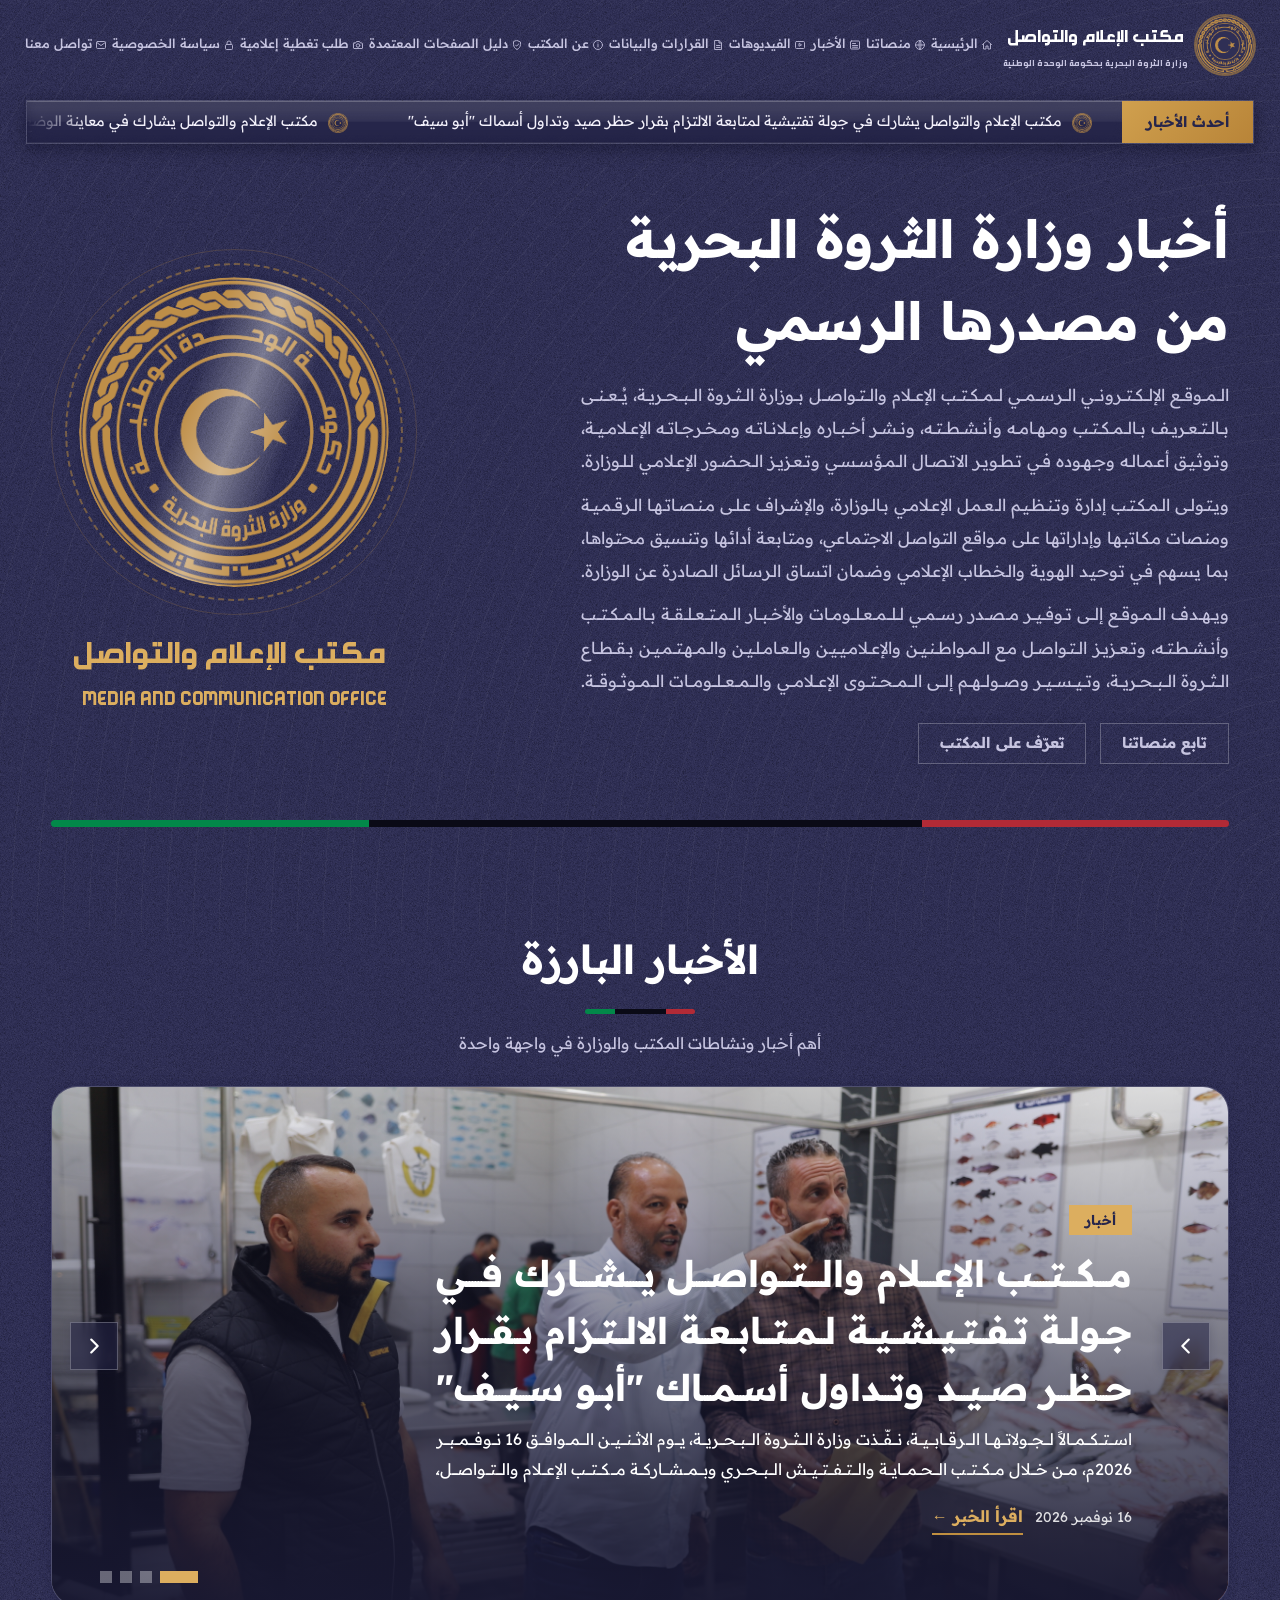
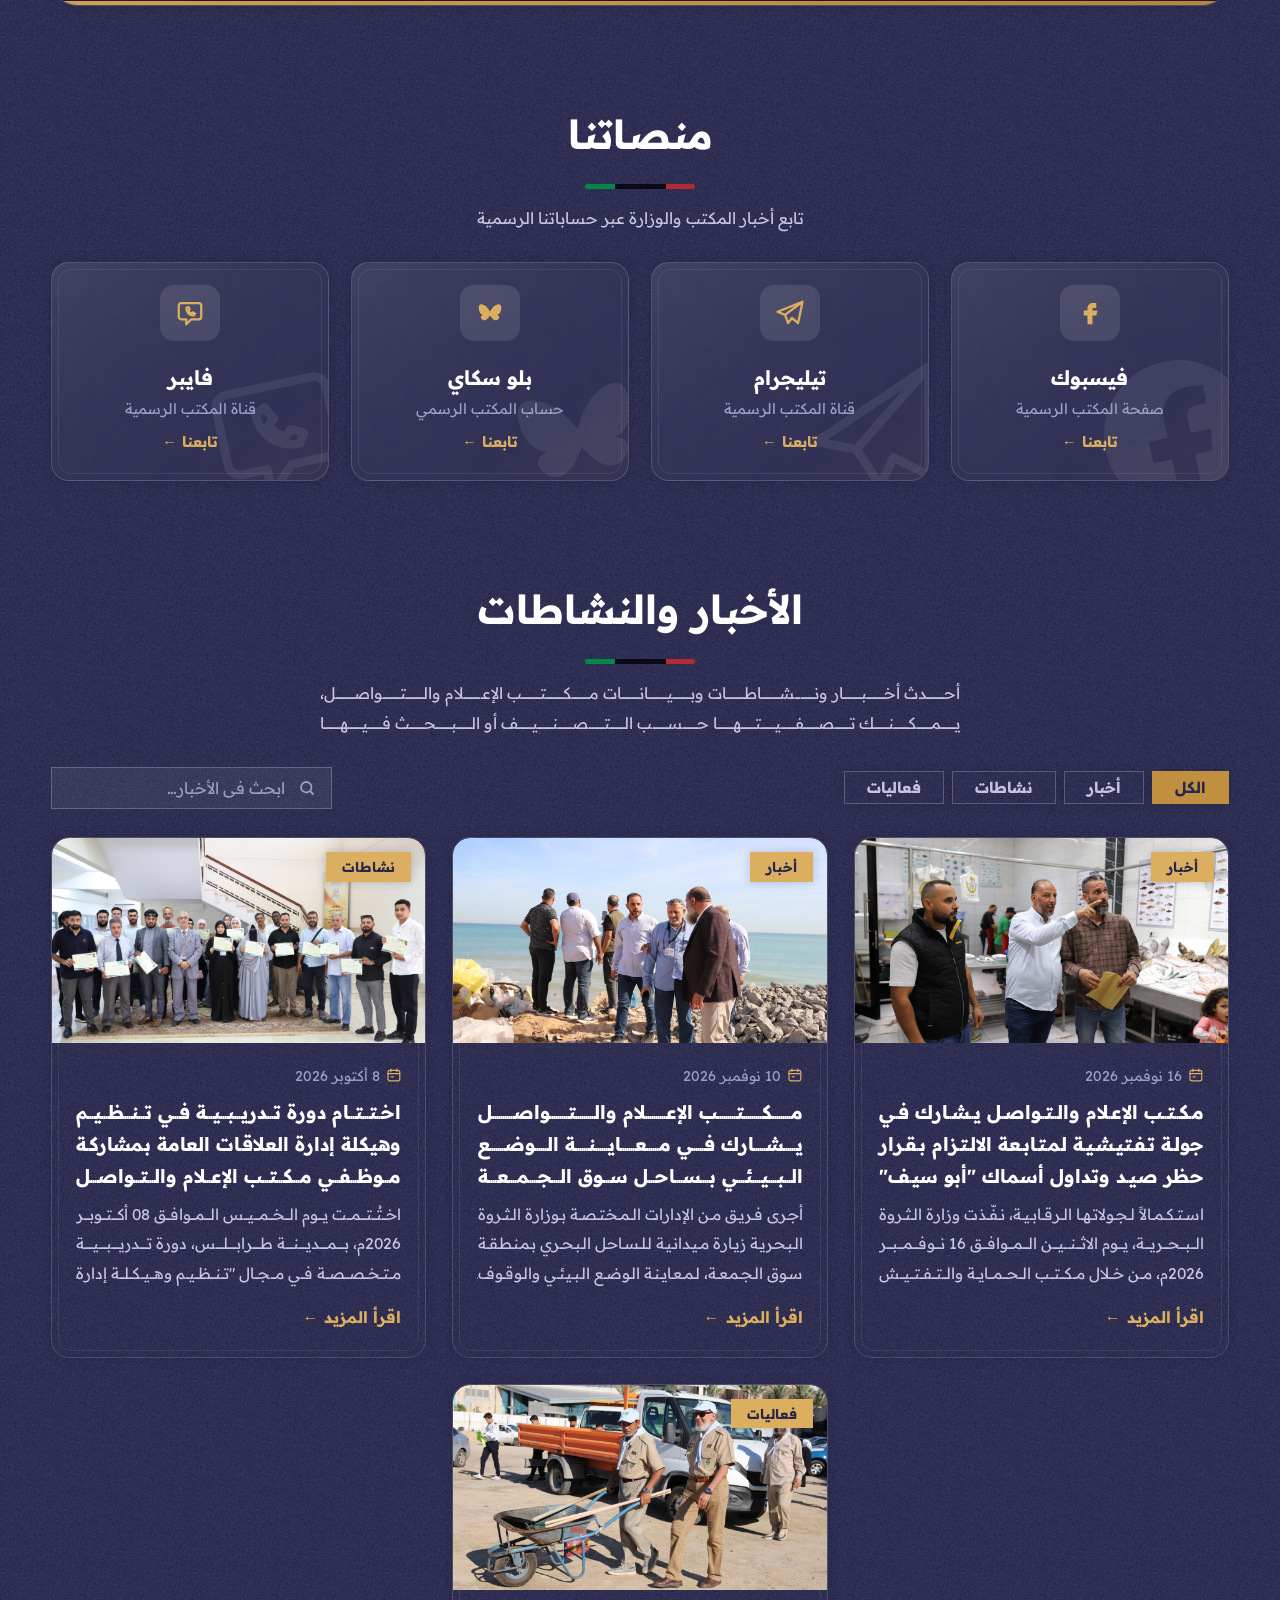
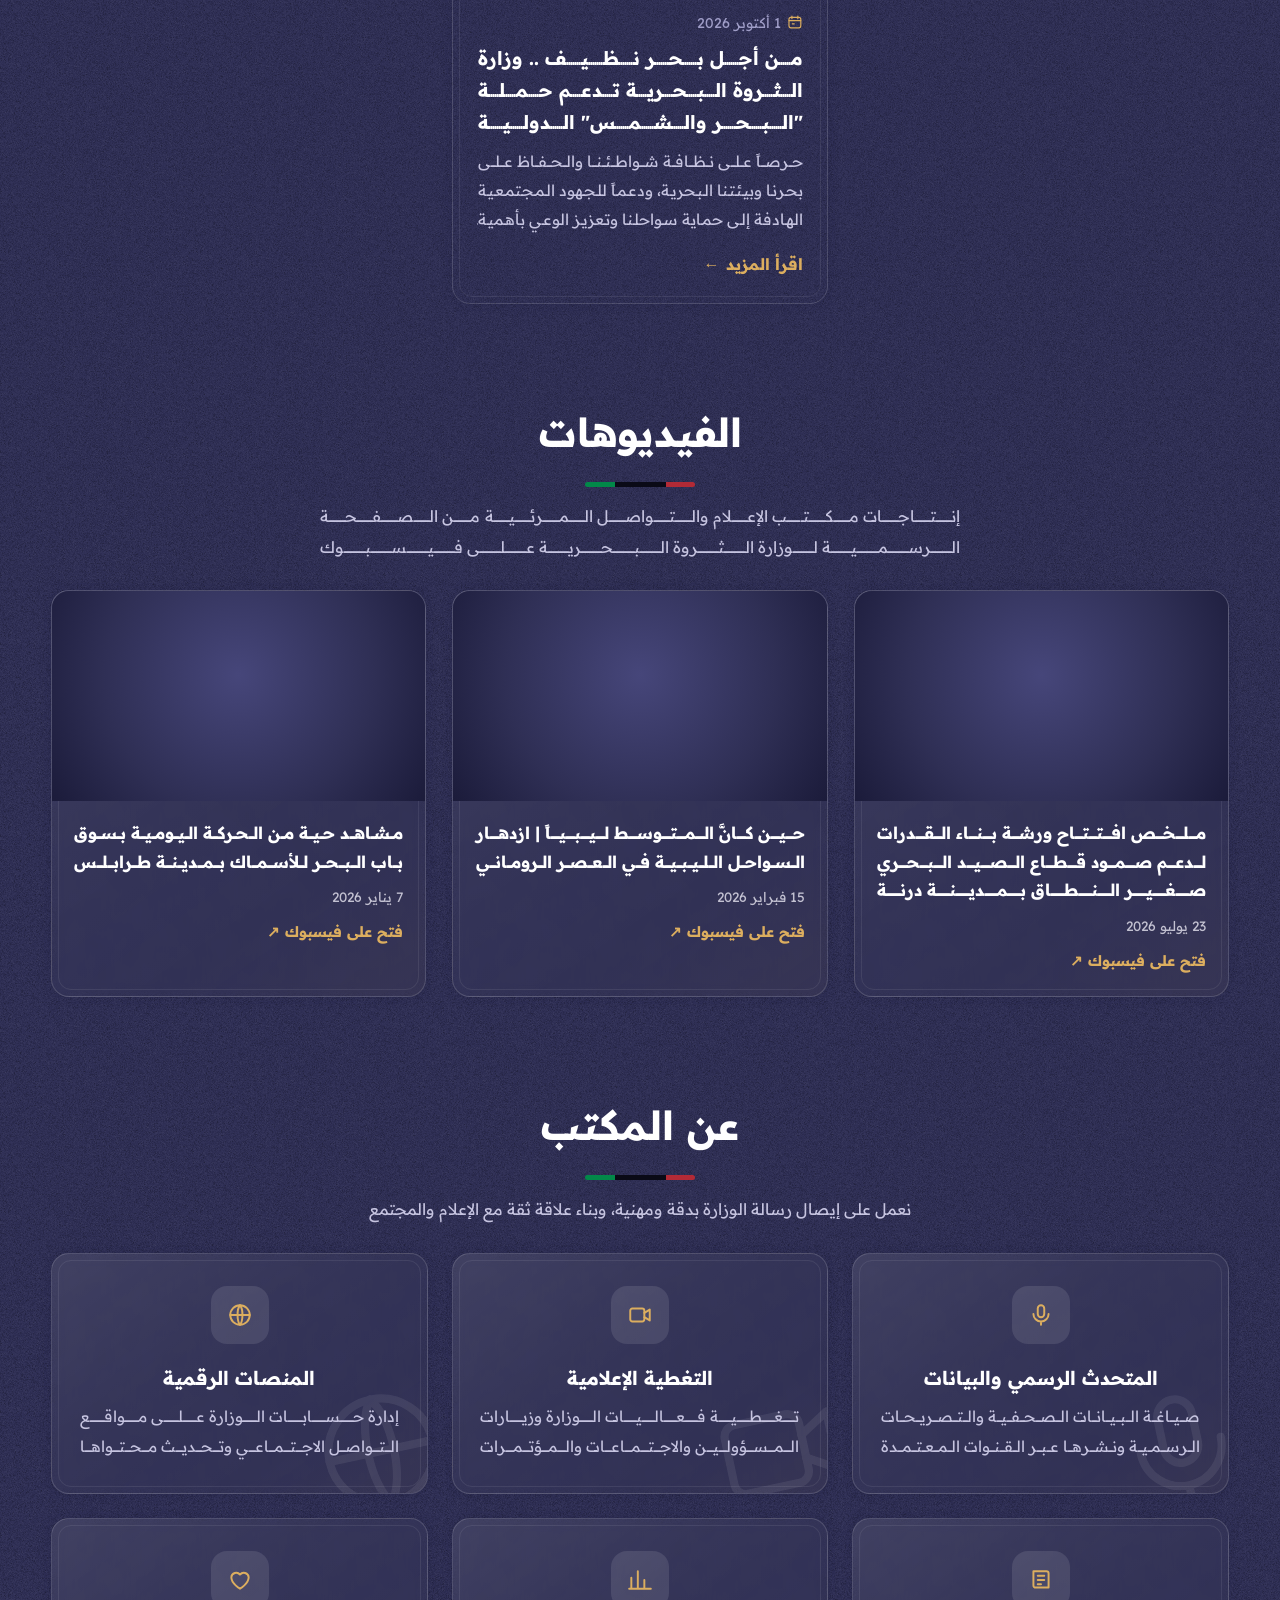
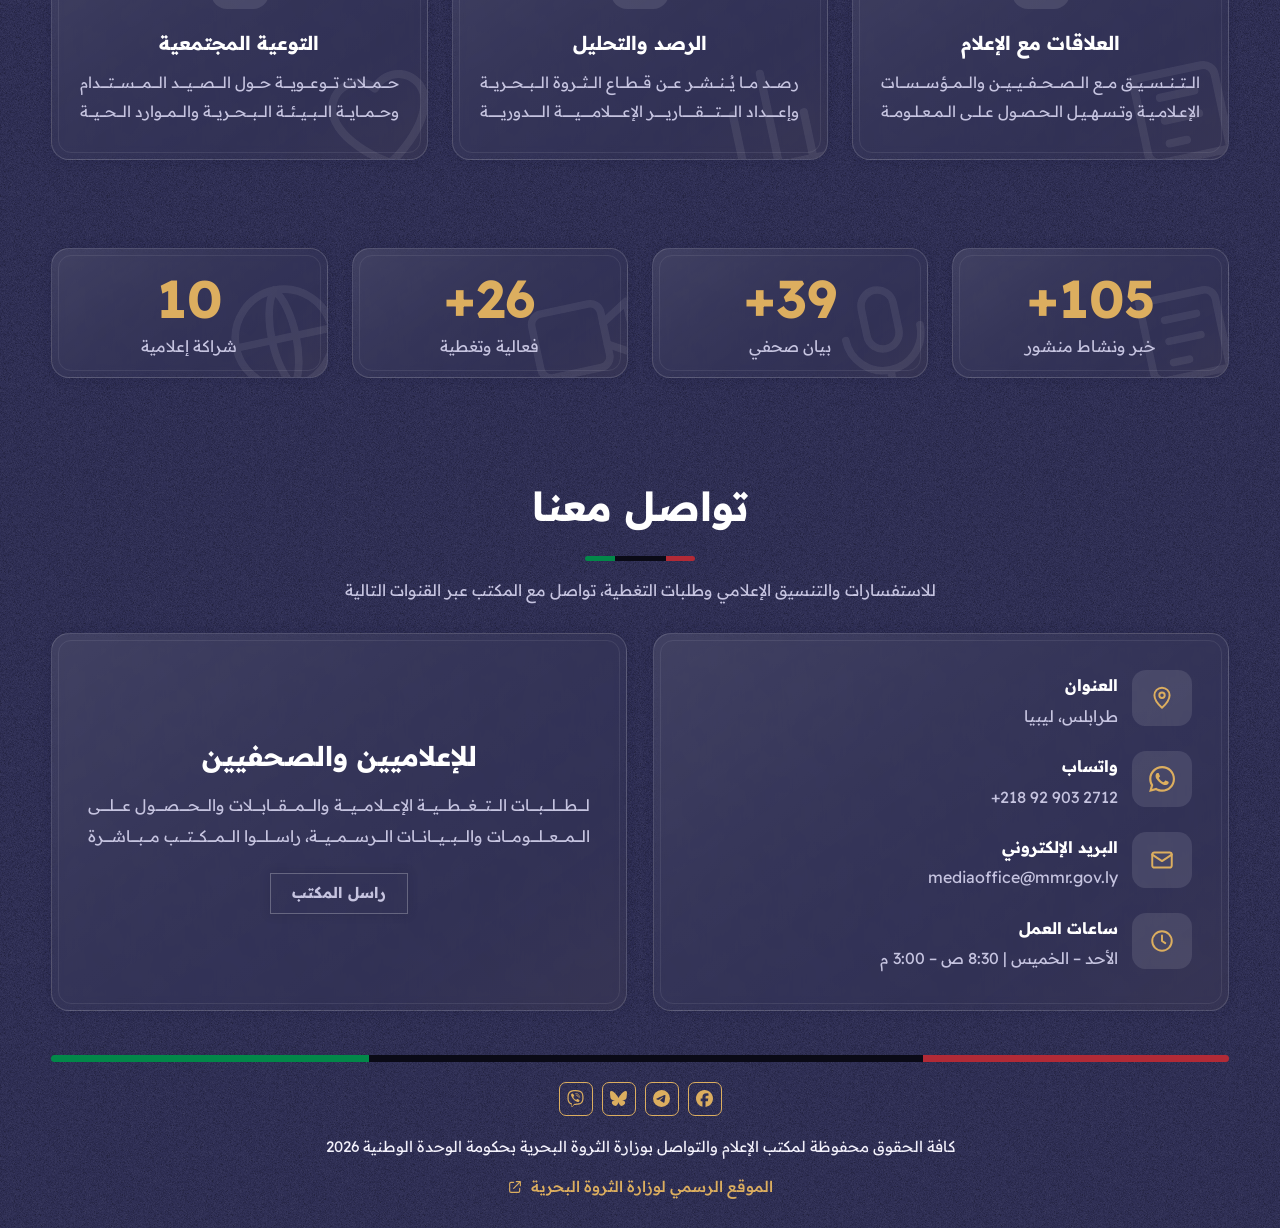
==== commit e1a44c91: "Add files via upload" ====
--- a/index.html
+++ b/index.html
@@ -51,15 +51,16 @@
     </a>
     <nav id="nav">
       <ul>
-        <li><a href="#home">الرئيسية</a></li>
-        <li><a href="#platforms">منصاتنا</a></li>
-        <li><a href="#news">الأخبار</a></li>
-        <li><a href="videos.html">الفيديوهات</a></li>
-        <li><a href="#about">عن المكتب</a></li>
-        <li><a href="directory.html">دليل الصفحات المعتمدة</a></li>
-        <li><a href="coverage.html">طلب تغطية إعلامية</a></li>
-        <li><a href="privacy-policy.html">سياسة الخصوصية</a></li>
-        <li><a href="#contact">تواصل معنا</a></li>
+        <li><a href="#home"><svg class="nav-ic" viewBox="0 0 24 24" width="16" height="16" fill="none" stroke="currentColor" stroke-width="2" stroke-linecap="round" stroke-linejoin="round" aria-hidden="true"><path d="M3 11l9-8 9 8"/><path d="M5 10v10h5v-6h4v6h5V10"/></svg><span>الرئيسية</span></a></li>
+        <li><a href="#platforms"><svg class="nav-ic" viewBox="0 0 24 24" width="16" height="16" fill="none" stroke="currentColor" stroke-width="2" stroke-linecap="round" stroke-linejoin="round" aria-hidden="true"><circle cx="12" cy="12" r="9"/><path d="M3 12h18"/><path d="M12 3c3 3.2 3 14.8 0 18"/><path d="M12 3c-3 3.2-3 14.8 0 18"/></svg><span>منصاتنا</span></a></li>
+        <li><a href="#news"><svg class="nav-ic" viewBox="0 0 24 24" width="16" height="16" fill="none" stroke="currentColor" stroke-width="2" stroke-linecap="round" stroke-linejoin="round" aria-hidden="true"><rect x="3" y="4" width="18" height="16" rx="2"/><path d="M7 9h6"/><path d="M7 13h10"/><path d="M7 16.5h10"/></svg><span>الأخبار</span></a></li>
+        <li><a href="videos.html"><svg class="nav-ic" viewBox="0 0 24 24" width="16" height="16" fill="none" stroke="currentColor" stroke-width="2" stroke-linecap="round" stroke-linejoin="round" aria-hidden="true"><rect x="3" y="5" width="18" height="14" rx="2"/><path d="M10 9.5v5l4.5-2.5z"/></svg><span>الفيديوهات</span></a></li>
+        <li><a href="decisions.html"><svg class="nav-ic" viewBox="0 0 24 24" width="16" height="16" fill="none" stroke="currentColor" stroke-width="2" stroke-linecap="round" stroke-linejoin="round" aria-hidden="true"><path d="M6 3h8l5 5v13H6z"/><path d="M14 3v5h5"/><path d="M9 13h7"/><path d="M9 17h7"/></svg><span>القرارات والبيانات</span></a></li>
+        <li><a href="#about"><svg class="nav-ic" viewBox="0 0 24 24" width="16" height="16" fill="none" stroke="currentColor" stroke-width="2" stroke-linecap="round" stroke-linejoin="round" aria-hidden="true"><circle cx="12" cy="12" r="9"/><path d="M12 11v5"/><path d="M12 7.8v.2"/></svg><span>عن المكتب</span></a></li>
+        <li><a href="directory.html"><svg class="nav-ic" viewBox="0 0 24 24" width="16" height="16" fill="none" stroke="currentColor" stroke-width="2" stroke-linecap="round" stroke-linejoin="round" aria-hidden="true"><path d="M12 3l7 3v5c0 4.5-3 8-7 10-4-2-7-5.500-7-10V6z"/><path d="M9 12l2.200 2.200L15.500 10"/></svg><span>دليل الصفحات المعتمدة</span></a></li>
+        <li><a href="coverage.html"><svg class="nav-ic" viewBox="0 0 24 24" width="16" height="16" fill="none" stroke="currentColor" stroke-width="2" stroke-linecap="round" stroke-linejoin="round" aria-hidden="true"><path d="M4 8h3l2-3h6l2 3h3a1 1 0 0 1 1 1v9a1 1 0 0 1-1 1H4a1 1 0 0 1-1-1V9a1 1 0 0 1 1-1z"/><circle cx="12" cy="13" r="3.500"/></svg><span>طلب تغطية إعلامية</span></a></li>
+        <li><a href="privacy-policy.html"><svg class="nav-ic" viewBox="0 0 24 24" width="16" height="16" fill="none" stroke="currentColor" stroke-width="2" stroke-linecap="round" stroke-linejoin="round" aria-hidden="true"><rect x="5" y="11" width="14" height="10" rx="2"/><path d="M8 11V8a4 4 0 0 1 8 0v3"/></svg><span>سياسة الخصوصية</span></a></li>
+        <li><a href="#contact"><svg class="nav-ic" viewBox="0 0 24 24" width="16" height="16" fill="none" stroke="currentColor" stroke-width="2" stroke-linecap="round" stroke-linejoin="round" aria-hidden="true"><rect x="3" y="5" width="18" height="14" rx="2"/><path d="M3.500 7l8.500 6 8.500-6"/></svg><span>تواصل معنا</span></a></li>
       </ul>
     </nav>
     <button class="burger" id="burger" aria-label="القائمة">☰</button>
@@ -104,8 +105,8 @@
     <div class="sec-head rv"><h2>الأخبار البارزة</h2><div class="bar"></div><p>أهم أخبار ونشاطات المكتب والوزارة في واجهة واحدة</p></div>
     <div class="slider rv" id="slider" aria-roledescription="carousel">
       <div id="slides"></div>
-      <button class="s-nav s-prev" id="sPrev" aria-label="السابق">›</button>
-      <button class="s-nav s-next" id="sNext" aria-label="التالي">‹</button>
+      <button class="s-nav s-prev" id="sPrev" aria-label="السابق"><svg viewBox="0 0 24 24" width="22" height="22" fill="none" stroke="currentColor" stroke-width="2.4" stroke-linecap="round" stroke-linejoin="round" aria-hidden="true"><path d="M9 5l7 7-7 7"/></svg></button>
+      <button class="s-nav s-next" id="sNext" aria-label="التالي"><svg viewBox="0 0 24 24" width="22" height="22" fill="none" stroke="currentColor" stroke-width="2.4" stroke-linecap="round" stroke-linejoin="round" aria-hidden="true"><path d="M15 5l-7 7 7 7"/></svg></button>
       <div class="dots" id="dots"></div>
       <div class="progress"><i id="prog"></i></div>
     </div>
@@ -254,7 +255,7 @@
     title: "خبر تجريبي: إطلاق الموقع الإلكتروني الجديد لمكتب الإعلام والتواصل",
     date: "2026-11-20",
     category: "أخبار",
-    summary: "هذا خبر تجريبي لعرض شكل الخبر البارز في الواجهة. استبدله بخبرك الحقيقي عبر ملف site-data.js?v=20261160",
+    summary: "هذا خبر تجريبي لعرض شكل الخبر البارز في الواجهة. استبدله بخبرك الحقيقي عبر ملف site-data.js?v=20261161",
     content: [
       "هذه فقرة تجريبية توضّح كيف يظهر نص الخبر الكامل داخل النافذة المنبثقة عند الضغط على البطاقة.",
       "يمكنك كتابة عدة فقرات؛ كل فقرة تُضاف بين علامتي اقتباس وتفصلها فاصلة كما في هذا المثال."
@@ -308,7 +309,7 @@
 (function(){document.querySelectorAll('img[src="images/logo.png"]').forEach(function(i){function fb(){i.onerror=null;i.src=window.LOGO_FB}i.onerror=fb;if(i.complete&&!i.naturalWidth)fb()})})();
 
 </script>
-<script src="site-data.js?v=20261160"></script>
+<script src="site-data.js?v=20261161"></script>
 <script>
 const S=(p,w=26,f="none")=>`<svg width="${w}" height="${w}" viewBox="0 0 24 24" fill="${f}" stroke="${f==='none'?'currentColor':'none'}" stroke-width="1.8" stroke-linecap="round" stroke-linejoin="round">${p}</svg>`;
 const ICONS={
@@ -384,6 +385,7 @@
       <div class="txt"><span class="tag">${esc(n.category)}</span><h3>${esc(n.title)}</h3><p>${esc(n.summary)}</p>
       <div><span class="date">${fmt(n.date)}</span> &nbsp; <span class="more">اقرأ الخبر ←</span></div></div>
     </article>`).join("");
+  if(window.kashida)window.kashida($("#slides"));
   $("#dots").innerHTML=slides.map((_,i)=>`<button class="${i?'':'on'}" data-i="${i}" aria-label="شريحة ${i+1}"></button>`).join("");
   let cur=0,timer;const DUR=6500;
   const els=[...document.querySelectorAll(".slide")],dots=[...document.querySelectorAll("#dots button")],prog=$("#prog");
@@ -440,13 +442,14 @@
     <div class="vmedia${v.vertical?' vert':''}"><span class="vcover"></span><iframe src="${fbSrc(v.url,false)}" title="${esc(v.title||"فيديو")}" loading="lazy" allow="autoplay; clipboard-write; encrypted-media; picture-in-picture; web-share" allowfullscreen scrolling="no" frameborder="0"></iframe></div>
     <div class="vbody"><h3>${esc(v.title||"فيديو")}</h3><div class="meta">${v.date?fmt(v.date):""}</div>
     <a class="vlink" href="${esc(v.url)}" target="_blank" rel="noopener">فتح على فيسبوك ↗</a></div></article>`).join("");
+  if(window.kashida)window.kashida($("#vgrid"));
 })();
 
 /* modal */
 const modal=$("#modal");
 function openNews(id,push=true){
   const n=news.find(x=>x.id===id);if(!n)return;
-  const paras=(Array.isArray(n.content)?n.content:[n.content||n.summary]).map(p=>`<p>${esc(p)}</p>`).join("");
+  const paras=(Array.isArray(n.content)?n.content:[n.content||n.summary]).flatMap(p=>String(p).trim().split(/(?<=[.!؟?])\s+(?=[^\s.])/)).map(p=>{p=p.trim();return `<p>${esc(/[.!؟?…:؛]$|["”»]$/.test(p)?p:p+".")}</p>`}).join("");
   $("#mBox").innerHTML=`<button class="m-close" aria-label="إغلاق">×</button><div class="m-media">${n.video?fbFrame(n.video,false,false):media(n)}</div>
     <div class="m-body"><span class="tag">${esc(n.category)}</span><h3>${esc(n.title)}</h3><div class="meta"><span class="calendar-icon" aria-hidden="true">${ICONS.calendar}</span> ${fmt(n.date)}</div>${paras}
     <div class="share"><button data-copy>🔗 نسخ رابط الخبر</button><button data-print>🖨 طباعة</button></div></div>`;
@@ -492,10 +495,10 @@
 },{passive:true});
 tt.onclick=()=>scrollTo({top:0,behavior:"smooth"});
 $("#burger").onclick=()=>$("#nav").classList.toggle("open");
-$("#nav").onclick=e=>{if(e.target.tagName==="A")$("#nav").classList.remove("open")};
+$("#nav").onclick=e=>{if(e.target.closest("a"))$("#nav").classList.remove("open")};
 
 </script>
-<script src="text-layout.js"></script>
+<script src="text-layout.js?v=5"></script>
 <script src="video-modal.js?v=1"></script>
 <script src="ticker.js?v=3"></script>
 </body>
--- a/site.css
+++ b/site.css
@@ -63,7 +63,7 @@
 .burger{display:none;background:none;border:0;color:#fff;font-size:1.9rem}
 
 /* ---------- Hero ---------- */
-.hero{position:relative;padding:calc(166px + var(--tk)) 0 56px;overflow:hidden}
+.hero{position:relative;padding:calc(154px + var(--tk)) 0 56px;overflow:hidden}
 .hero .glow{position:absolute;width:640px;height:640px;border-radius:50%;inset-inline-end:auto;left:-120px;top:40px;background:radial-gradient(circle,rgba(192,143,64,.22),transparent 65%);animation:breathe 7s ease-in-out infinite alternate}
 @keyframes breathe{to{transform:scale(1.15);opacity:.7}}
 .hero-grid{position:relative;display:grid;grid-template-columns:1.15fr .85fr;gap:50px;align-items:center}
@@ -253,7 +253,7 @@
   nav ul{flex-direction:column}nav a{display:block;padding:12px 16px}
 }
 @media(max-width:900px){
-  .hero{padding-top:calc(146px + var(--tk))}
+  .hero{padding-top:calc(150px + var(--tk))}
   .hero-grid{grid-template-columns:1fr;gap:40px}
   .emblem{order:-1}.emblem .ring{width:200px}.emblem h2{font-size:1.5rem;margin-top:28px}
   .slider{height:480px}.slide .txt{padding:26px 24px 64px}
@@ -307,7 +307,7 @@
   nav a{padding-inline:7px;font-size:.9rem}
   .brand{gap:8px}
 }
-.directory{min-height:80vh;padding-block:calc(145px + var(--tk)) 72px}
+.directory{min-height:80vh;padding-block:calc(133px + var(--tk)) 72px}
 .directory h1{font-size:clamp(1.8rem,4vw,2.6rem)}
 .directory-group{margin-block:36px}
 .directory-group h2{font-size:1.35rem;margin-bottom:14px}
@@ -551,3 +551,59 @@
 .directory-wide .directory-card{flex:0 1 calc((100% - 66px) / 2 + 22px);max-width:calc((100% - 66px) / 2 + 22px);min-height:125px}
 @media(max-width:699px){.directory-wide .directory-card{flex-basis:100%;max-width:100%}}
 .directory-card span .ext{display:inline-block;vertical-align:-2px;margin-inline-start:4px}
+
+/* منصاتنا: توسيط الأيقونة والنصوص داخل البطاقات */
+.plat{align-items:center;text-align:center}
+.plat h3,.plat p,.plat .go{text-align:center}
+
+/* عن المكتب: توسيط الأيقونة والعناوين */
+.srv{text-align:center}
+.srv .ico{margin-inline:auto}
+.srv h4,.srv p{text-align:center}
+
+/* أزرار التنقل: السهم في المنتصف تماماً وتظهر على الشاشات الصغيرة */
+.s-nav{display:grid;place-items:center;padding:0;line-height:1}
+.s-nav svg{display:block}
+.slide .txt{box-sizing:border-box;width:100%;min-width:0}
+@media(max-width:900px){
+  .s-nav{display:grid;width:38px;height:38px;top:42%}
+  .s-prev{inset-inline-end:8px}.s-next{inset-inline-start:8px}
+  .s-nav svg{width:18px;height:18px}
+  .slide .txt{padding-inline:54px}
+}
+
+/* توحيد أزرار الموقع على نمط أزرار «نسخ الرابط / طباعة»: إطار شفاف ويمتلئ بالذهبي عند التمرير */
+.btn,.btn.primary,.btn.outline{background:transparent;border:1.5px solid rgba(255,255,255,.25);color:var(--muted);filter:none;transform:none;transition:.25s}
+.btn:hover,.btn.primary:hover,.btn.outline:hover,.btn:focus-visible{background:var(--gold);color:#26254b;border-color:var(--gold);filter:none;transform:none}
+
+/* رموز عناصر القائمة */
+nav a{display:flex;align-items:center;gap:7px}
+nav a .nav-ic{flex:none;width:16px;height:16px;opacity:.85;transition:.25s}
+nav a:hover .nav-ic{opacity:1}
+@media(min-width:1280px){nav a{gap:5px}nav a .nav-ic{width:15px;height:15px}}
+
+nav a[aria-current="page"] .nav-ic{opacity:1}
+
+/* شريط القائمة: الخط الأسفل بدل التحديد الأصفر، وعرضه مساوٍ لشريط الأخبار */
+nav a:hover,nav a[aria-current="page"]{background:transparent!important;color:var(--gold2)}
+nav a>span{position:relative;display:inline-block;padding-bottom:3px}
+nav a>span::after{content:"";position:absolute;inset-inline:0;bottom:-1px;height:2px;background:var(--gold2);transform:scaleX(0);transition:transform .25s}
+nav a:hover>span::after,nav a[aria-current="page"]>span::after{transform:scaleX(1)}
+@media(min-width:1280px){
+  .ticker.ticker:not([data-editor]){width:min(1440px,96%);margin-inline:auto}
+  #top .brand small{white-space:nowrap;font-size:.78rem}
+}
+@media(min-width:1280px) and (max-width:1599px){
+  #top nav a{padding-inline:5px;font-size:.86rem;gap:4px}
+  #top nav a .nav-ic{width:13px;height:13px}
+  #top .nav{gap:10px}
+}
+@media(min-width:1280px) and (max-width:1439px){
+  #top nav a{padding-inline:3px;font-size:.8rem;gap:3px}
+  #top nav a .nav-ic{width:12px;height:12px}
+  #top nav ul{gap:1px}
+  #top .nav{gap:8px}
+}
+}
+#top .brand b{white-space:nowrap;overflow:visible}
+@media(min-width:1280px) and (max-width:1319px){#top nav a{padding-inline:2px}}
--- a/ticker.css
+++ b/ticker.css
@@ -1,5 +1,5 @@
 /* ---------- Ticker (أعلى الصفحة) ---------- */
-.ticker{position:absolute;top:112px;left:0;right:0;z-index:49;height:var(--tk);width:min(1250px,92%);margin:0 auto;border:1px solid var(--line);border-radius:0;box-shadow:var(--btn-sh),0 6px 16px rgba(10,10,28,.32);background:transparent;display:flex;align-items:stretch;overflow:hidden}
+.ticker{position:absolute;top:100px;left:0;right:0;z-index:49;height:var(--tk);width:min(1250px,92%);margin:0 auto;border:1px solid var(--line);border-radius:0;box-shadow:var(--btn-sh),0 6px 16px rgba(10,10,28,.32);background:transparent;display:flex;align-items:stretch;overflow:hidden}
 .ticker .lbl{background:linear-gradient(135deg,#d0a04e,#b88438);color:#26254b;font-weight:700;padding:0 24px;white-space:nowrap;flex:none;display:flex;align-items:center;font-size:.92rem}
 .ticker .track{
   flex:1;overflow:hidden;display:flex;align-items:center;
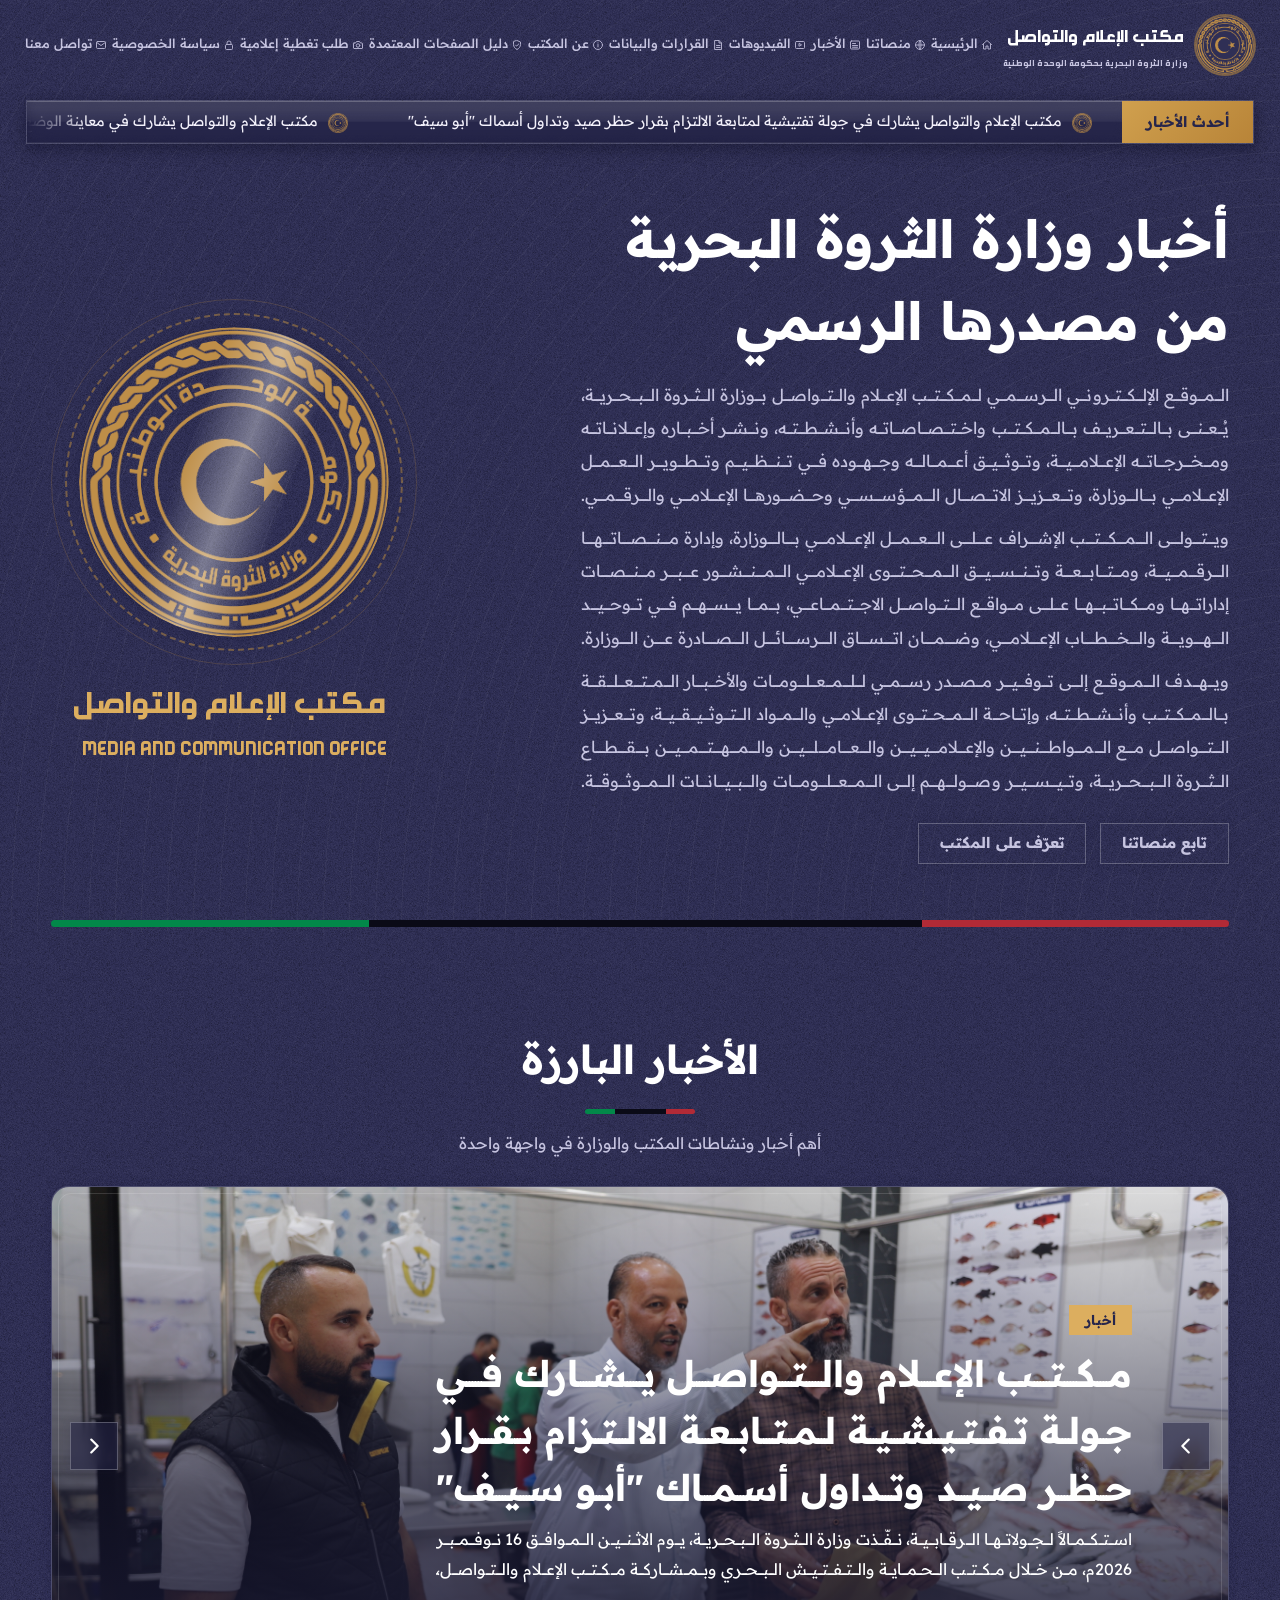
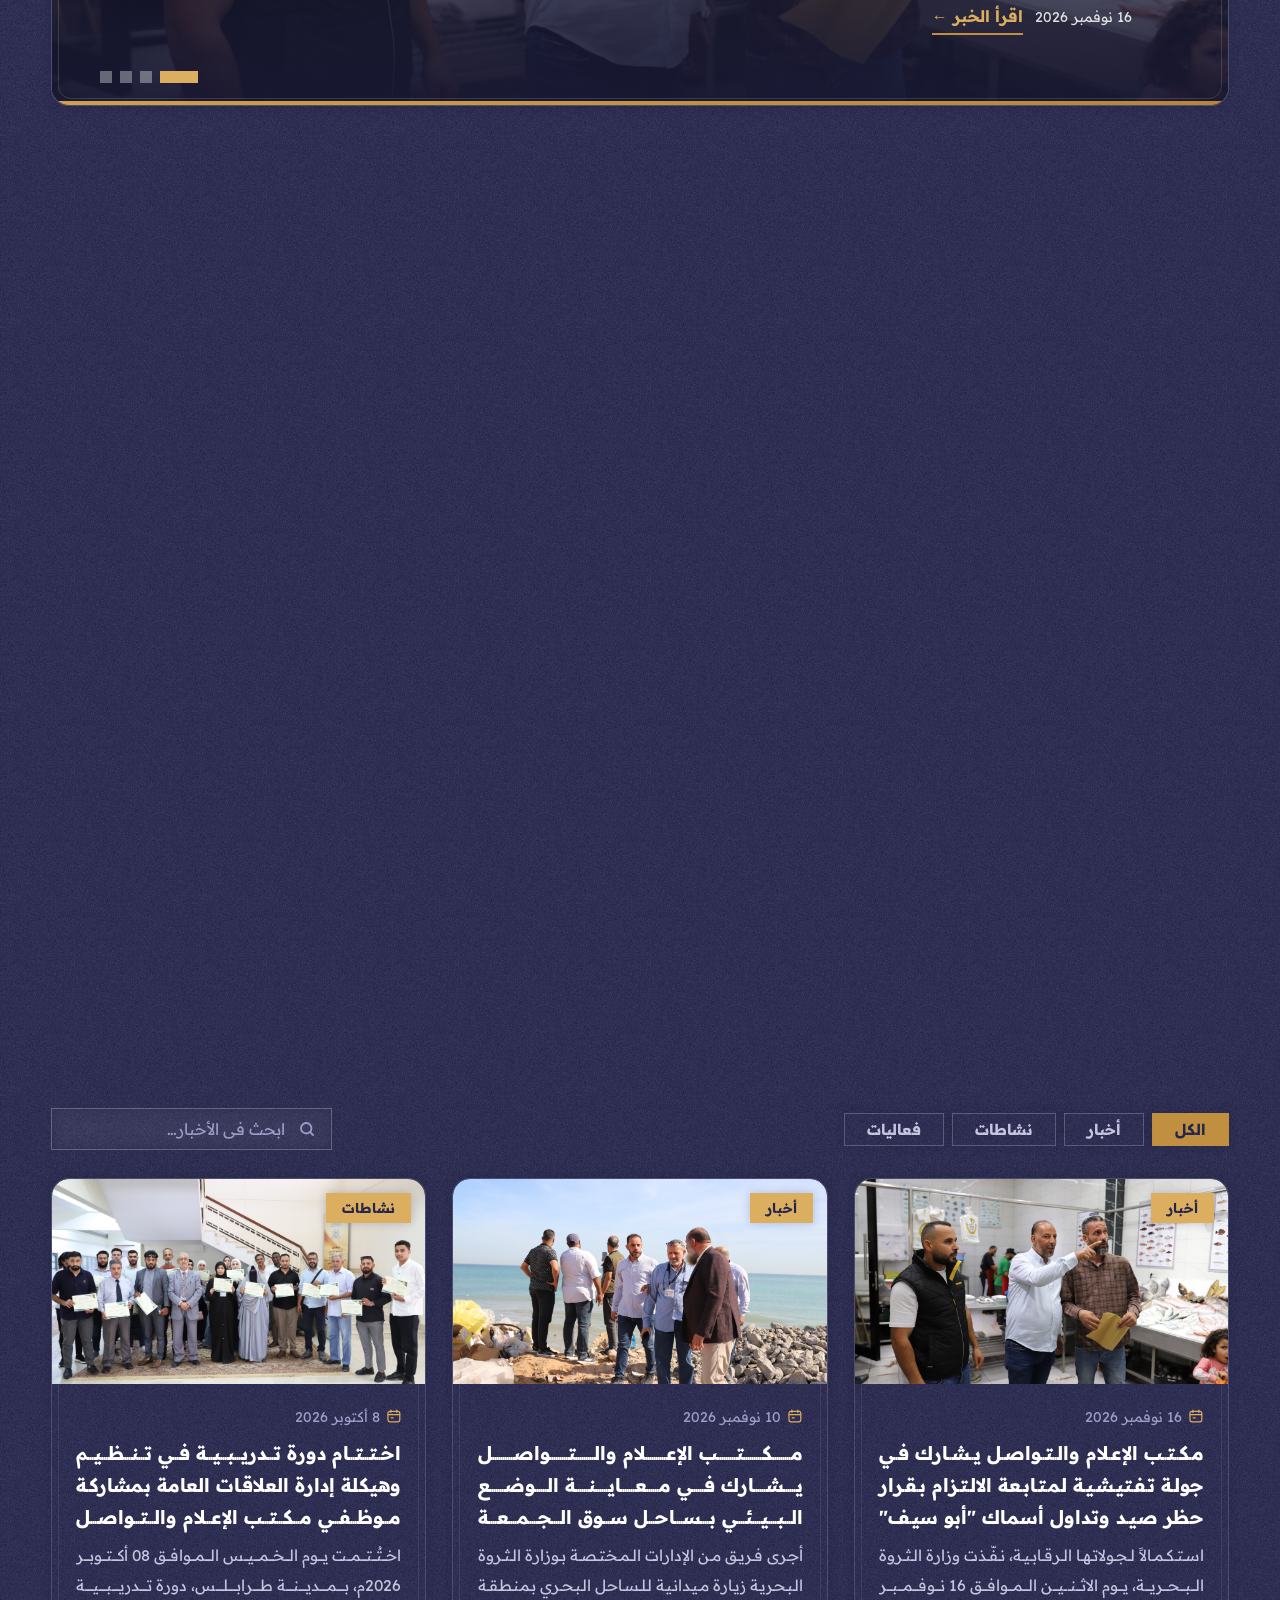
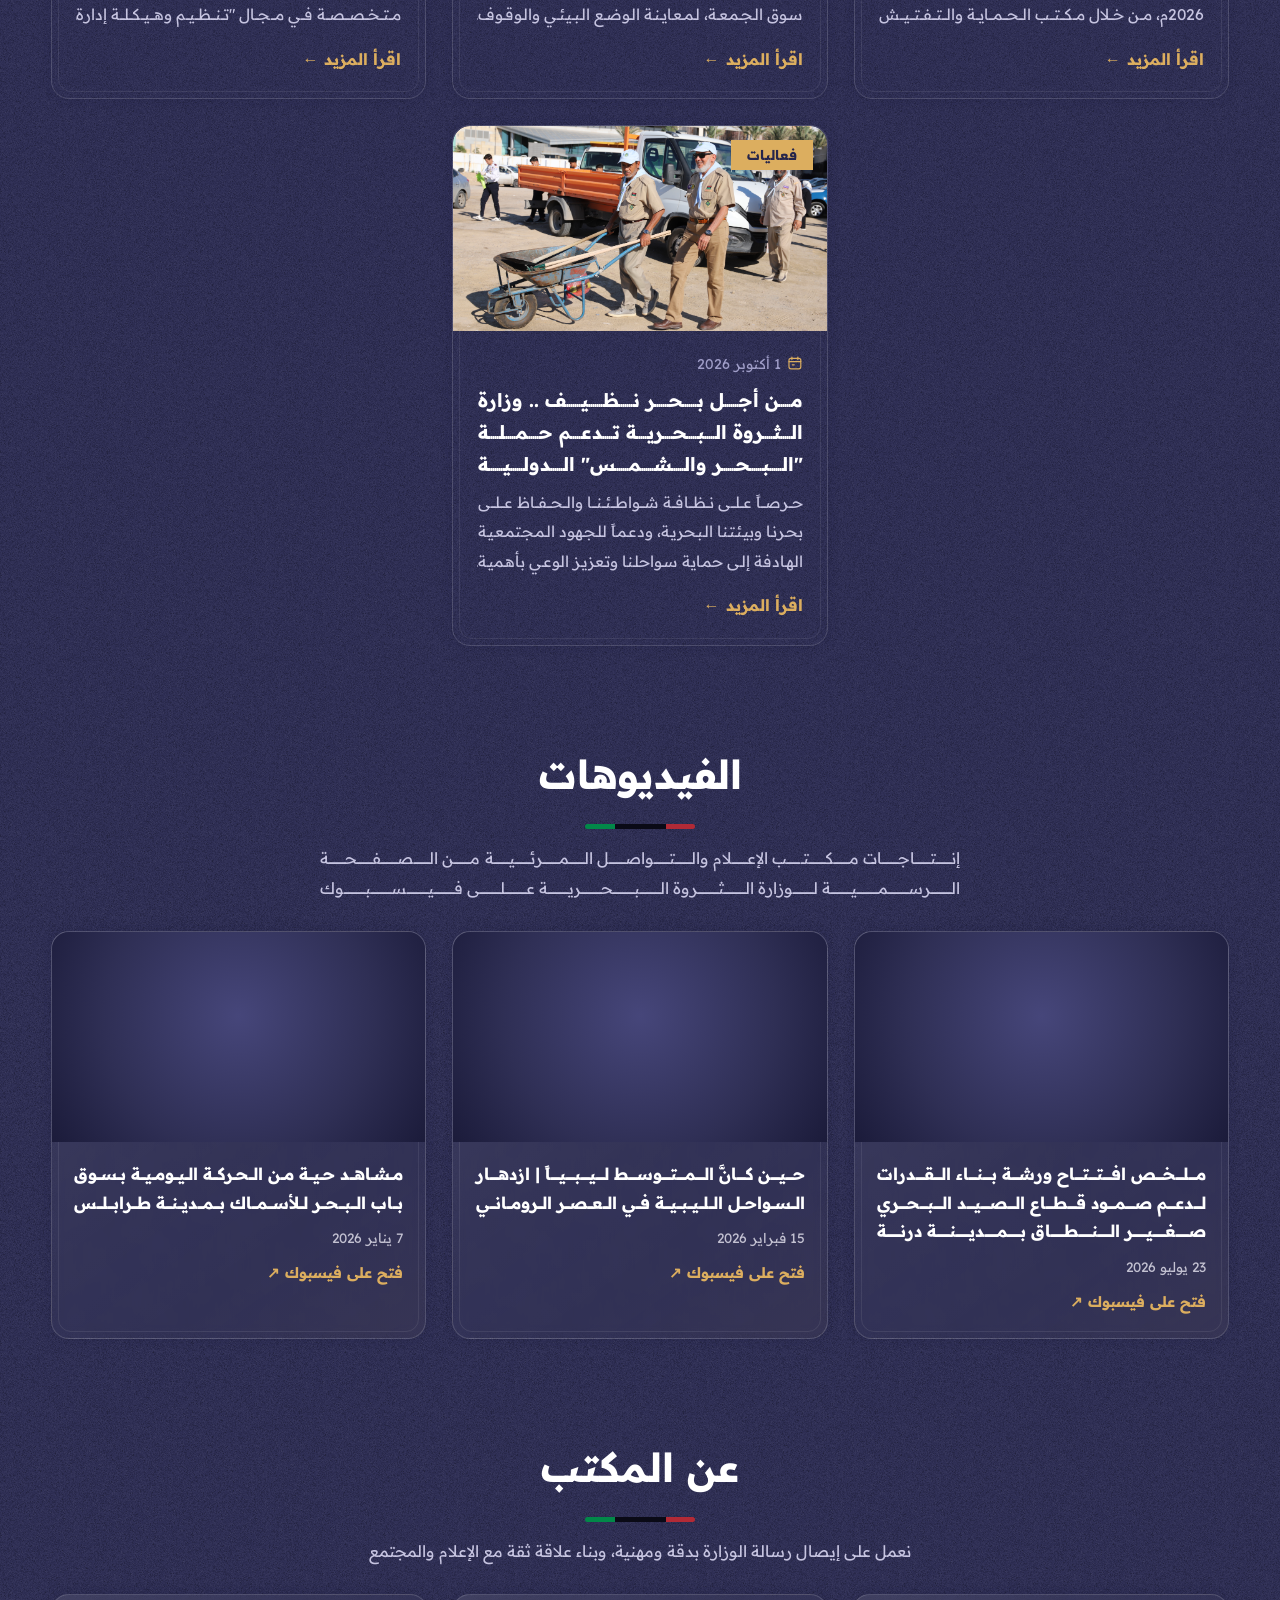
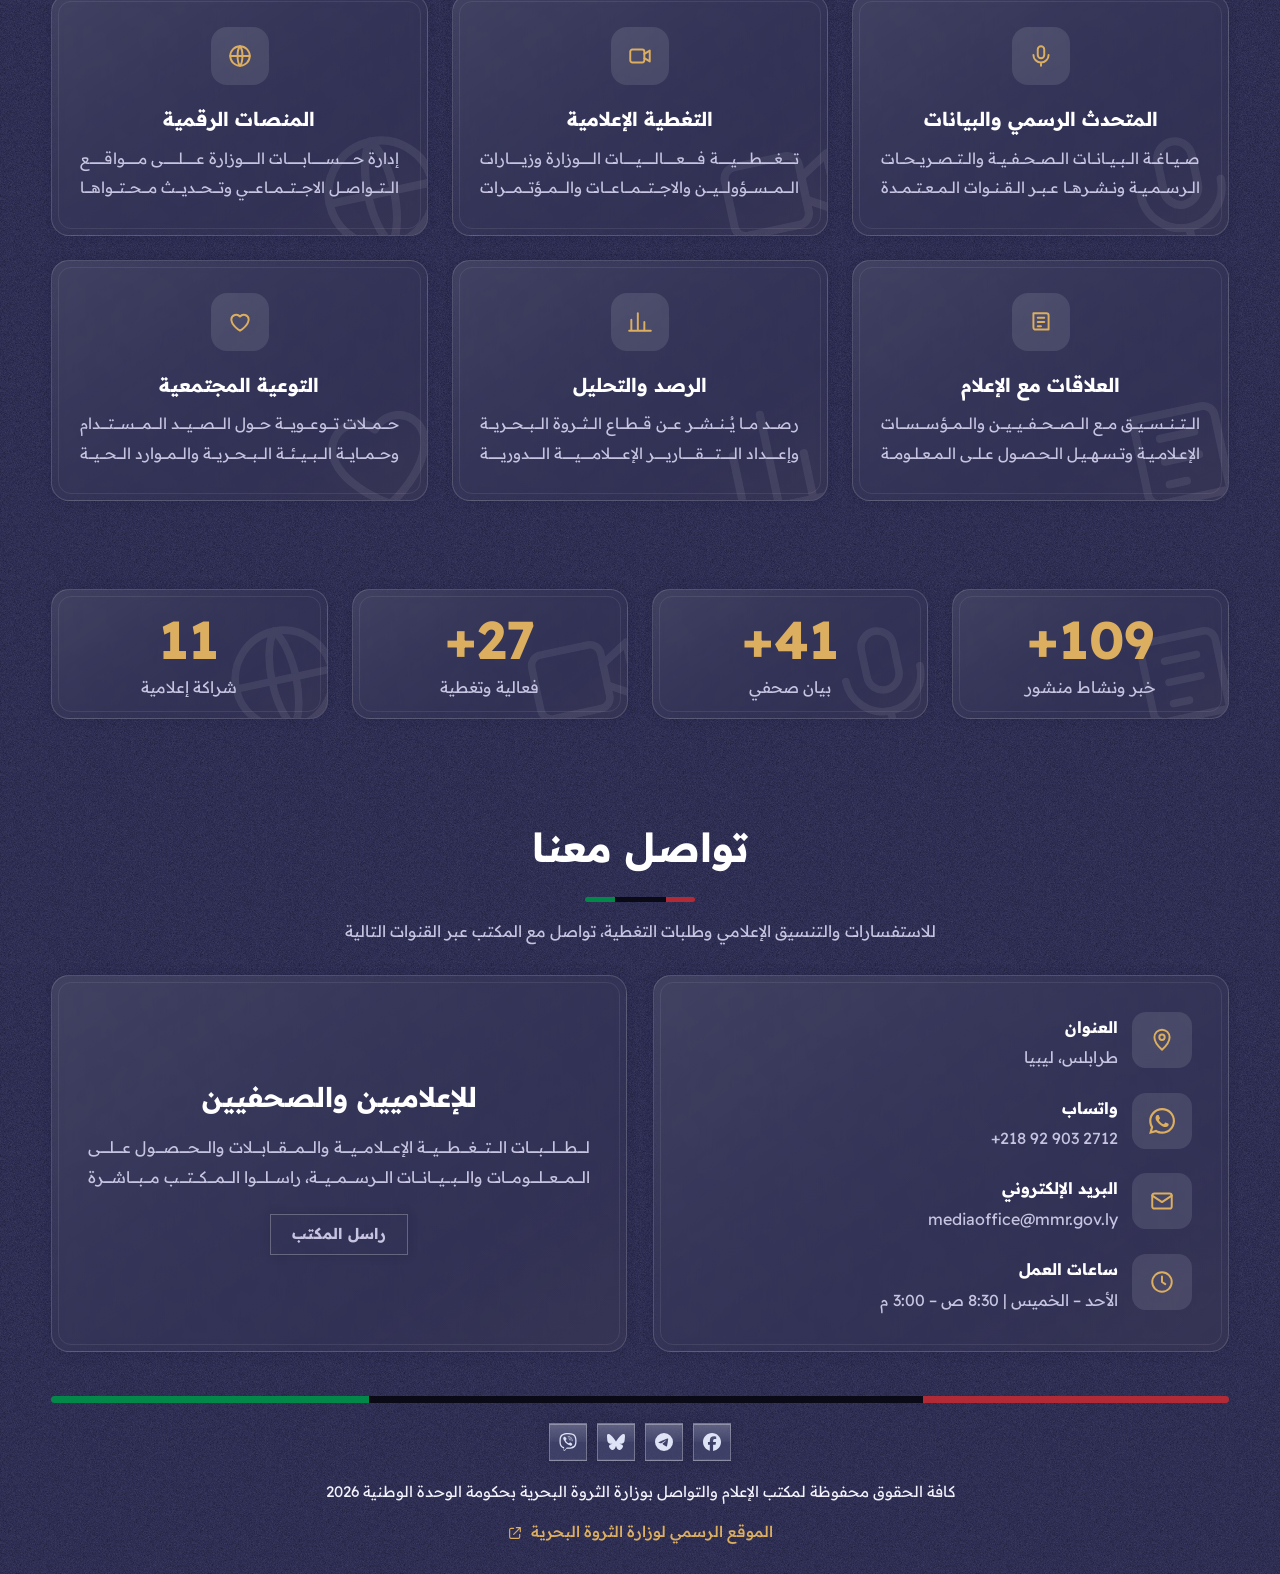
==== commit 1d3544a7: "Add files via upload" ====
--- a/index.html
+++ b/index.html
@@ -197,9 +197,9 @@
   officeEn: "MEDIA AND COMMUNICATION OFFICE",
   heroTitle: "أخبار وزارة الثروة البحرية من مصدرها الرسمي",
   heroText: [
-    "الموقع الإلكتروني الرسمي لمكتب الإعلام والتواصل بوزارة الثروة البحرية، يُعنى بالتعريف بالمكتب ومهامه وأنشطته، ونشر أخباره وإعلاناته ومخرجاته الإعلامية، وتوثيق أعماله وجهوده في تطوير الاتصال المؤسسي وتعزيز الحضور الإعلامي للوزارة.",
-    "ويتولى المكتب إدارة وتنظيم العمل الإعلامي بالوزارة، والإشراف على منصاتها الرقمية ومنصات مكاتبها وإداراتها على مواقع التواصل الاجتماعي، ومتابعة أدائها وتنسيق محتواها، بما يسهم في توحيد الهوية والخطاب الإعلامي وضمان اتساق الرسائل الصادرة عن الوزارة.",
-    "ويهدف الموقع إلى توفير مصدر رسمي للمعلومات والأخبار المتعلقة بالمكتب وأنشطته، وتعزيز التواصل مع المواطنين والإعلاميين والعاملين والمهتمين بقطاع الثروة البحرية، وتيسير وصولهم إلى المحتوى الإعلامي والمعلومات الموثوقة."
+    "الموقع الإلكتروني الرسمي لمكتب الإعلام والتواصل بوزارة الثروة البحرية، يُعنى بالتعريف بالمكتب واختصاصاته وأنشطته، ونشر أخباره وإعلاناته ومخرجاته الإعلامية، وتوثيق أعماله وجهوده في تنظيم وتطوير العمل الإعلامي بالوزارة، وتعزيز الاتصال المؤسسي وحضورها الإعلامي والرقمي.",
+    "ويتولى المكتب الإشراف على العمل الإعلامي بالوزارة، وإدارة منصاتها الرقمية، ومتابعة وتنسيق المحتوى الإعلامي المنشور عبر منصات إداراتها ومكاتبها على مواقع التواصل الاجتماعي، بما يسهم في توحيد الهوية والخطاب الإعلامي، وضمان اتساق الرسائل الصادرة عن الوزارة.",
+    "ويهدف الموقع إلى توفير مصدر رسمي للمعلومات والأخبار المتعلقة بالمكتب وأنشطته، وإتاحة المحتوى الإعلامي والمواد التوثيقية، وتعزيز التواصل مع المواطنين والإعلاميين والعاملين والمهتمين بقطاع الثروة البحرية، وتيسير وصولهم إلى المعلومات والبيانات الموثوقة.",
   ],
 
   /* منصاتنا — ضع رابط كل منصة (اترك "" لإخفاء الرابط). icon: facebook | telegram | bluesky | viber | x | instagram | youtube */
@@ -207,7 +207,8 @@
     { name: "فيسبوك",  handle: "صفحة المكتب الرسمية", icon: "facebook", url: "https://www.facebook.com/MMRLibya.Media" },
     { name: "تيليجرام", handle: "قناة المكتب الرسمية", icon: "telegram", url: "https://t.me/MMRMedia" },
     { name: "بلو سكاي", handle: "حساب المكتب الرسمي", icon: "bluesky", url: "https://bsky.app/profile/mmr.id.ly" },
-    { name: "فايبر",   handle: "قناة المكتب الرسمية", icon: "viber", url: "https://invite.viber.com/?g2=AQBmCLbcQBo1xlcXnOtDM0iU54M0FfDL5Kn6hOlRgG2xcAPt0uUorzZGPcBJAmgn" }
+    { name: "فايبر",   handle: "قناة المكتب الرسمية", icon: "viber", url: "https://invite.viber.com/?g2=AQBmCLbcQBo1xlcXnOtDM0iU54M0FfDL5Kn6hOlRgG2xcAPt0uUorzZGPcBJAmgn" },
+    { name: "براندفيتش", handle: "الهوية البصرية للمكتب", icon: "brandfetch", cta: "اطّلع على الهوية", url: "https://brandfetch.com/mmr.id.ly" }
   ],
 
   /* بيانات التواصل — استبدلها ببياناتكم الرسمية */
@@ -255,7 +256,7 @@
     title: "خبر تجريبي: إطلاق الموقع الإلكتروني الجديد لمكتب الإعلام والتواصل",
     date: "2026-11-20",
     category: "أخبار",
-    summary: "هذا خبر تجريبي لعرض شكل الخبر البارز في الواجهة. استبدله بخبرك الحقيقي عبر ملف site-data.js?v=20261161",
+    summary: "هذا خبر تجريبي لعرض شكل الخبر البارز في الواجهة. استبدله بخبرك الحقيقي عبر ملف site-data.js?v=20261164",
     content: [
       "هذه فقرة تجريبية توضّح كيف يظهر نص الخبر الكامل داخل النافذة المنبثقة عند الضغط على البطاقة.",
       "يمكنك كتابة عدة فقرات؛ كل فقرة تُضاف بين علامتي اقتباس وتفصلها فاصلة كما في هذا المثال."
@@ -309,7 +310,7 @@
 (function(){document.querySelectorAll('img[src="images/logo.png"]').forEach(function(i){function fb(){i.onerror=null;i.src=window.LOGO_FB}i.onerror=fb;if(i.complete&&!i.naturalWidth)fb()})})();
 
 </script>
-<script src="site-data.js?v=20261161"></script>
+<script src="site-data.js?v=20261164"></script>
 <script>
 const S=(p,w=26,f="none")=>`<svg width="${w}" height="${w}" viewBox="0 0 24 24" fill="${f}" stroke="${f==='none'?'currentColor':'none'}" stroke-width="1.8" stroke-linecap="round" stroke-linejoin="round">${p}</svg>`;
 const ICONS={
@@ -328,6 +329,7 @@
   fish:S('<path d="M3 12c3-5 8-6 12-4l5-3v14l-5-3c-4 2-9 1-12-4z"/><circle cx="8" cy="11" r=".8"/>',70),
   speaker:S('<path d="M4 10v4h4l6 4V6L8 10zM17 9a4 4 0 0 1 0 6"/>',70),
   star:S('<path d="m12 3 2.8 5.8 6.2.9-4.5 4.4 1.1 6.2L12 17.3 6.4 20.3l1.1-6.2L3 9.7l6.2-.9z"/>',70),
+  brandfetch:S('<path d="M23.226 5.842q0 2.236-1.589 3.869-1.588 1.605-4.633 2.315 1.641.448 2.489 1.474.847 1 .847 2.316 0 2.08-1.324 3.605-1.298 1.527-3.812 2.368-2.515.816-6.063.816-1.324 0-2.118-.079-.027.737-.636 1.106-.61.368-1.562.368c-.952 0-1.077-.14-1.324-.421q-.344-.42-.291-1.237.238-3.684.927-7.71a76 76 0 0 1 1.747-7.816q.185-.659.741-.921.556-.264 1.457-.263 1.614 0 1.615.894 0 .37-.16.842-.687 2.053-1.376 5.58a66 66 0 0 0-.98 6.684q1.271.105 2.066.105 3.706 0 5.427-1.053 1.747-1.079 1.747-2.737 0-1.157-1.006-1.947-.98-.79-3.31-.868-.529-.027-.74-.264-.212-.236-.212-.763 0-.762.317-1.237.318-.473 1.165-.5 1.88-.053 3.39-.552 1.535-.5 2.409-1.395.873-.921.873-2.132 0-1.525-1.509-2.394Q16.289 3 13.165 3q-2.834 0-5.48.737-2.649.71-4.501 1.816-.848.5-1.43.5-.477 0-.742-.316-.237-.342-.238-.842 0-.658.265-1.132.291-.473 1.35-1.079Q4.613 1.421 7.605.711A26.4 26.4 0 0 1 13.721 0q4.792 0 7.148 1.605 2.357 1.605 2.357 4.237"/>',30,"currentColor"),
   facebook:S('<path d="M14 8h3V4h-3a4 4 0 0 0-4 4v2H7v4h3v7h4v-7h3l1-4h-4V8.5c0-.3.2-.5.5-.5z"/>',30,"currentColor"),
   telegram:S('<path d="M22 3 2 11l6 2.5L10.5 20l3-4 5 4zM8 13.5 22 3"/>',30),
   bluesky:S('<path d="M12 11C10.5 8 8 5 5 5 3.5 5 3 6.200 3 8c0 2 .8 5 3.500 5.500-2 .5-2.500 2-1 3.500 2 2 4.500.5 6.500-3 2 3.500 4.500 5 6.500 3 1.500-1.500 1-3-1-3.500C20.200 13 21 10 21 8c0-1.800-.5-3-2-3-3 0-5.500 3-7 6z"/>',30,"currentColor"),
@@ -370,7 +372,7 @@
     <span class="plat-mark" aria-hidden="true">${p.icon==="facebook"?'<img src="images/facebook-mark.svg" alt="">':(ICONS[p.icon]||ICONS.net)}</span>
     <div class="chip-ic">${ICONS[p.icon]||ICONS.net}</div>
     <h3>${esc(p.name)}</h3><p>${esc(p.handle||"")}</p>
-    <span class="go">تابعنا <span>←</span></span>
+    <span class="go">${esc(p.cta||"تابعنا")} <span>←</span></span>
   </a>`).join("");
 if(!(SITE.platforms||[]).length)$("#platforms").style.display="none";
 
@@ -498,7 +500,7 @@
 $("#nav").onclick=e=>{if(e.target.closest("a"))$("#nav").classList.remove("open")};
 
 </script>
-<script src="text-layout.js?v=5"></script>
+<script src="text-layout.js?v=6"></script>
 <script src="video-modal.js?v=1"></script>
 <script src="ticker.js?v=3"></script>
 </body>
--- a/site.css
+++ b/site.css
@@ -607,3 +607,23 @@
 }
 #top .brand b{white-space:nowrap;overflow:visible}
 @media(min-width:1280px) and (max-width:1319px){#top nav a{padding-inline:2px}}
+
+/* أيقونات التواصل: مربعة زجاجية بلون فضي هادئ */
+.f-social{gap:10px}
+.f-soc{width:38px;height:38px;border-radius:0;color:#dfe3f6;border:1px solid rgba(255,255,255,.28);
+  background:linear-gradient(180deg,rgba(255,255,255,.2),rgba(255,255,255,.06) 48%,rgba(255,255,255,.02) 52%),rgba(120,130,190,.16);
+  -webkit-backdrop-filter:blur(8px);backdrop-filter:blur(8px);
+  box-shadow:inset 0 1px rgba(255,255,255,.35),inset 0 -1px rgba(255,255,255,.08),0 4px 12px rgba(10,10,28,.3)}
+.f-soc svg{width:18px;height:18px}
+.f-soc:hover,.f-soc:focus-visible{transform:translateY(-3px);color:#26254b;border-color:var(--gold2);
+  background:linear-gradient(180deg,#f0cf8a,#d3a24f);box-shadow:inset 0 1px rgba(255,255,255,.5),0 8px 18px rgba(10,10,28,.35)}
+.search input{box-shadow:inset 0 0 5px rgba(20,20,52,.26),inset 0 0 16px rgba(20,20,52,.14)}
+.search input:focus{box-shadow:0 0 0 4px rgba(192,143,64,.2),inset 0 0 5px rgba(20,20,52,.26),inset 0 0 16px rgba(20,20,52,.14)}
+
+/* حد داخلي موحد للشريط المتحرك أيضاً */
+.slider{border-radius:var(--radius)}
+.slider::after{content:"";position:absolute;inset:6px;z-index:6;border:1px solid rgba(255,255,255,.14);border-radius:calc(var(--radius) - 5px);pointer-events:none}
+
+/* ظل أيقونات التواصل: خفيف ومحيط بالأيقونة من كل الجهات */
+.f-soc{box-shadow:0 0 12px rgba(20,20,52,.28),inset 0 1px rgba(255,255,255,.3),inset 0 -1px rgba(255,255,255,.08)}
+.f-soc:hover,.f-soc:focus-visible{box-shadow:0 0 14px rgba(20,20,52,.34),inset 0 1px rgba(255,255,255,.5)}
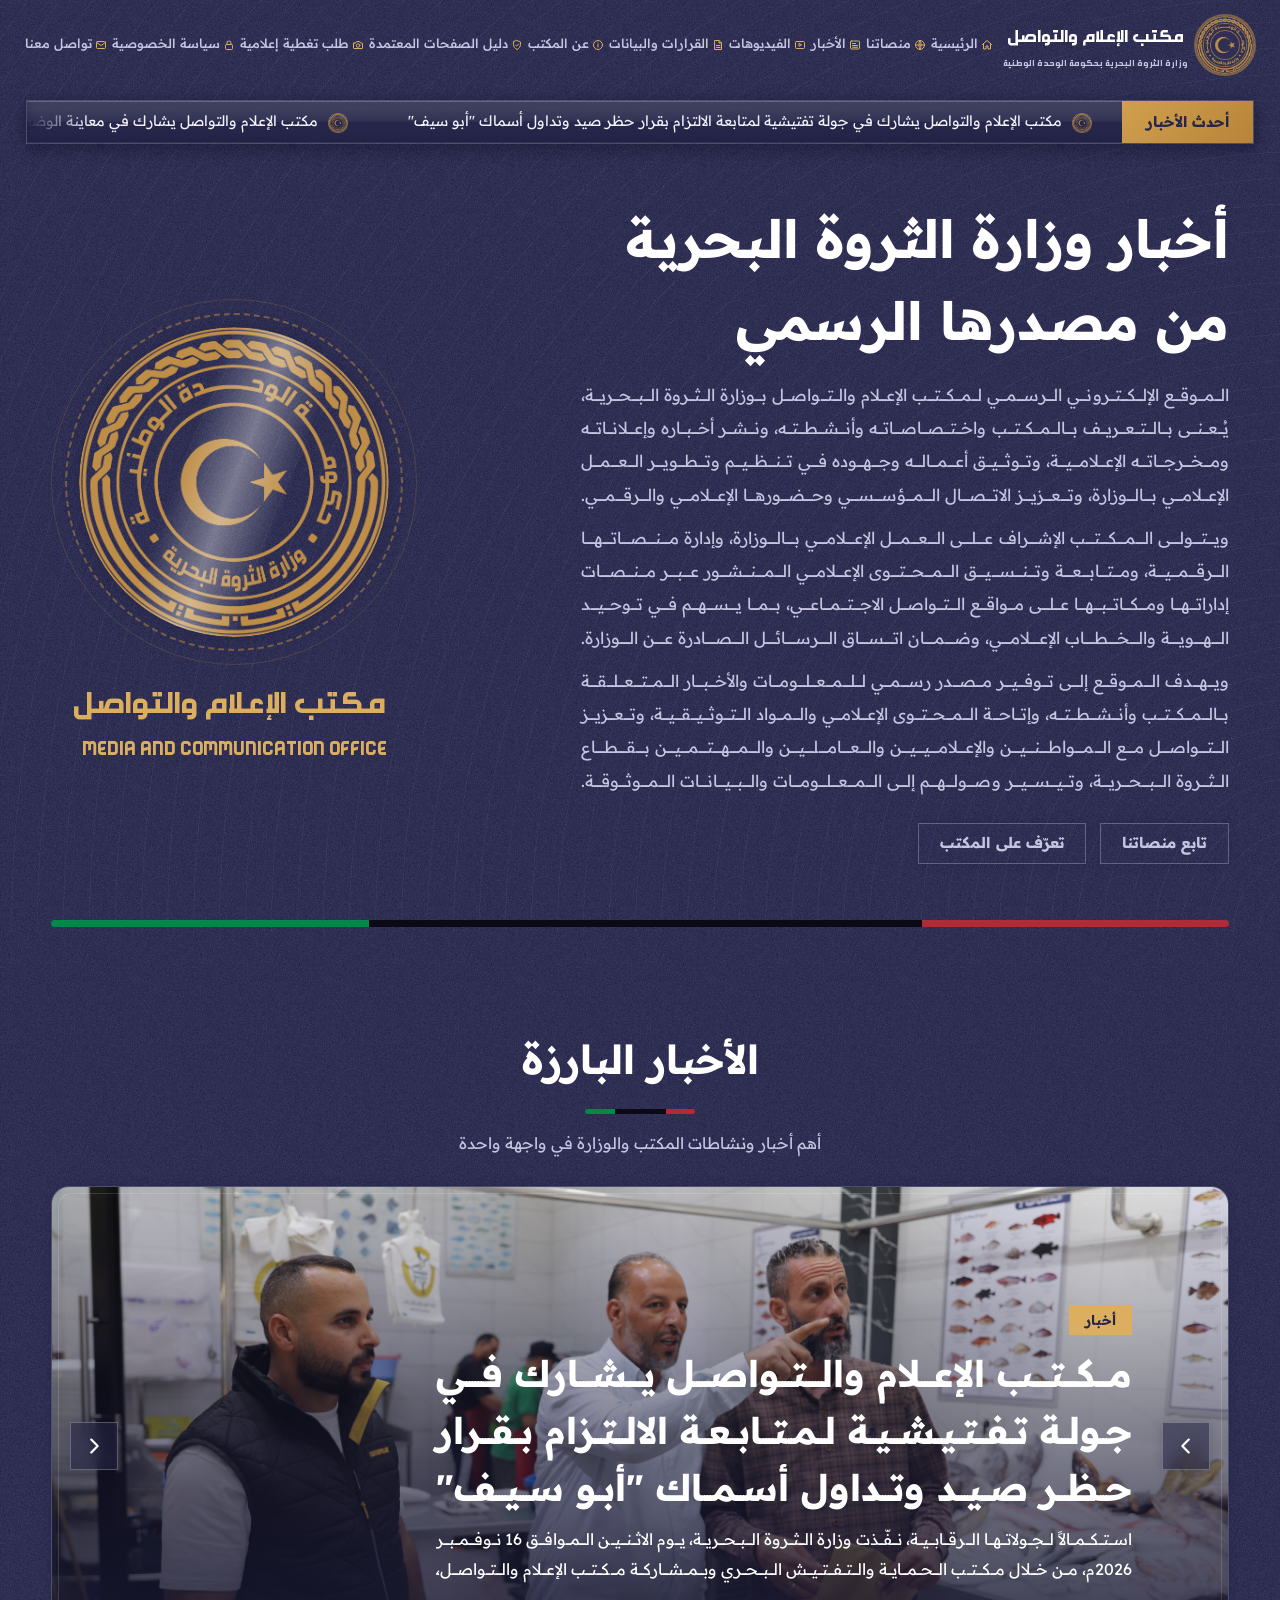
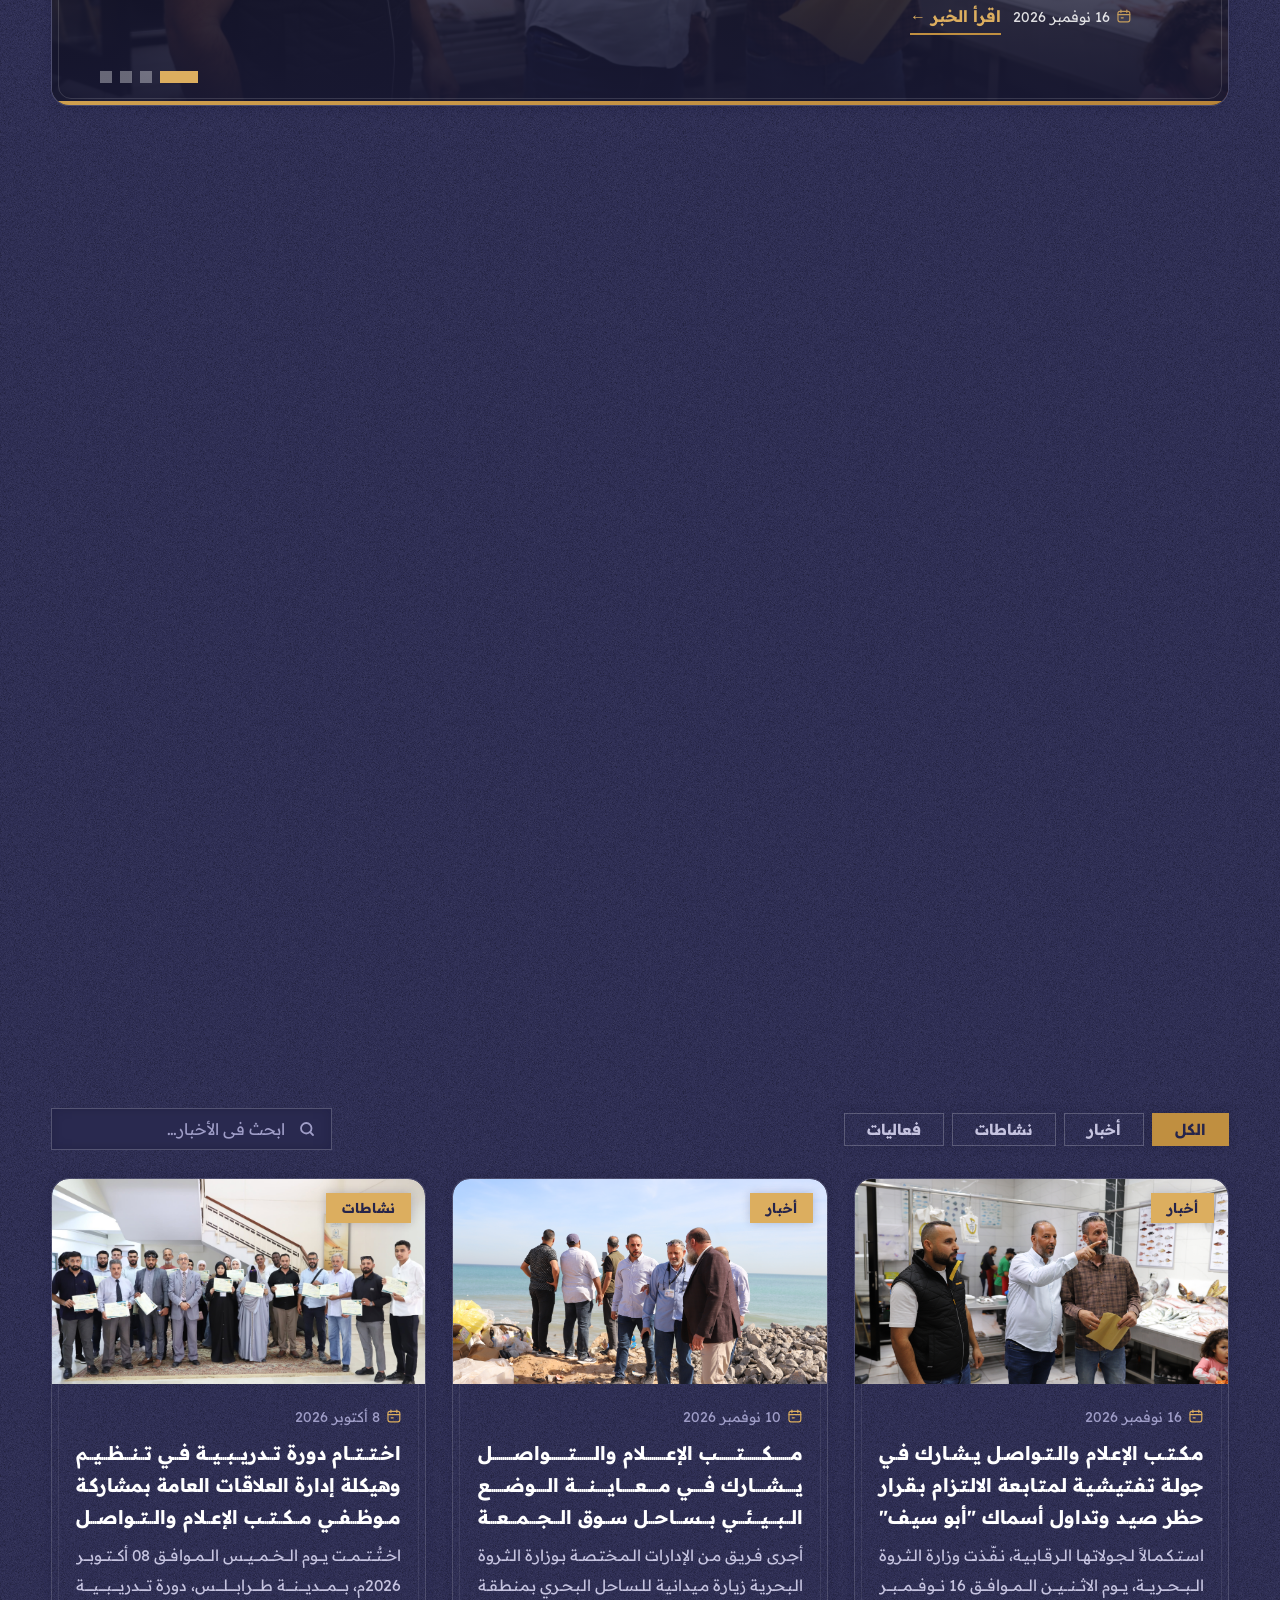
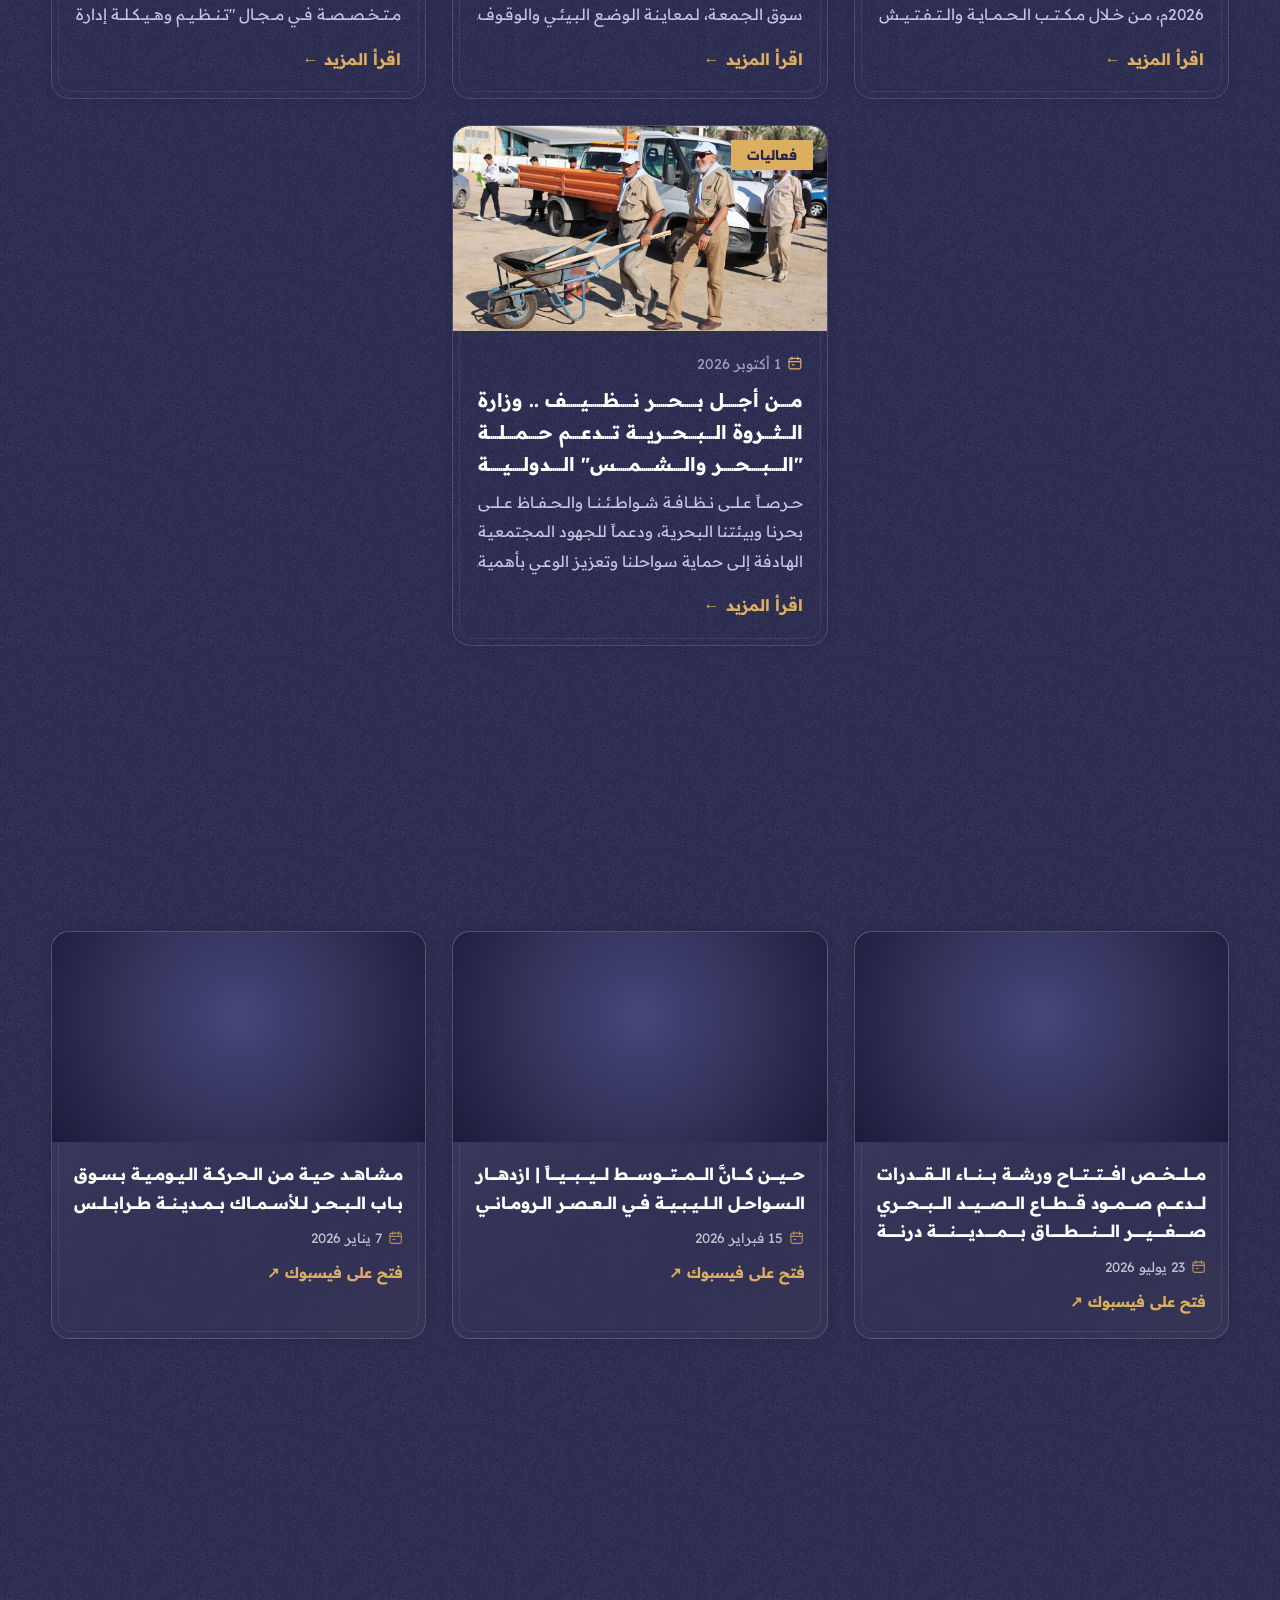
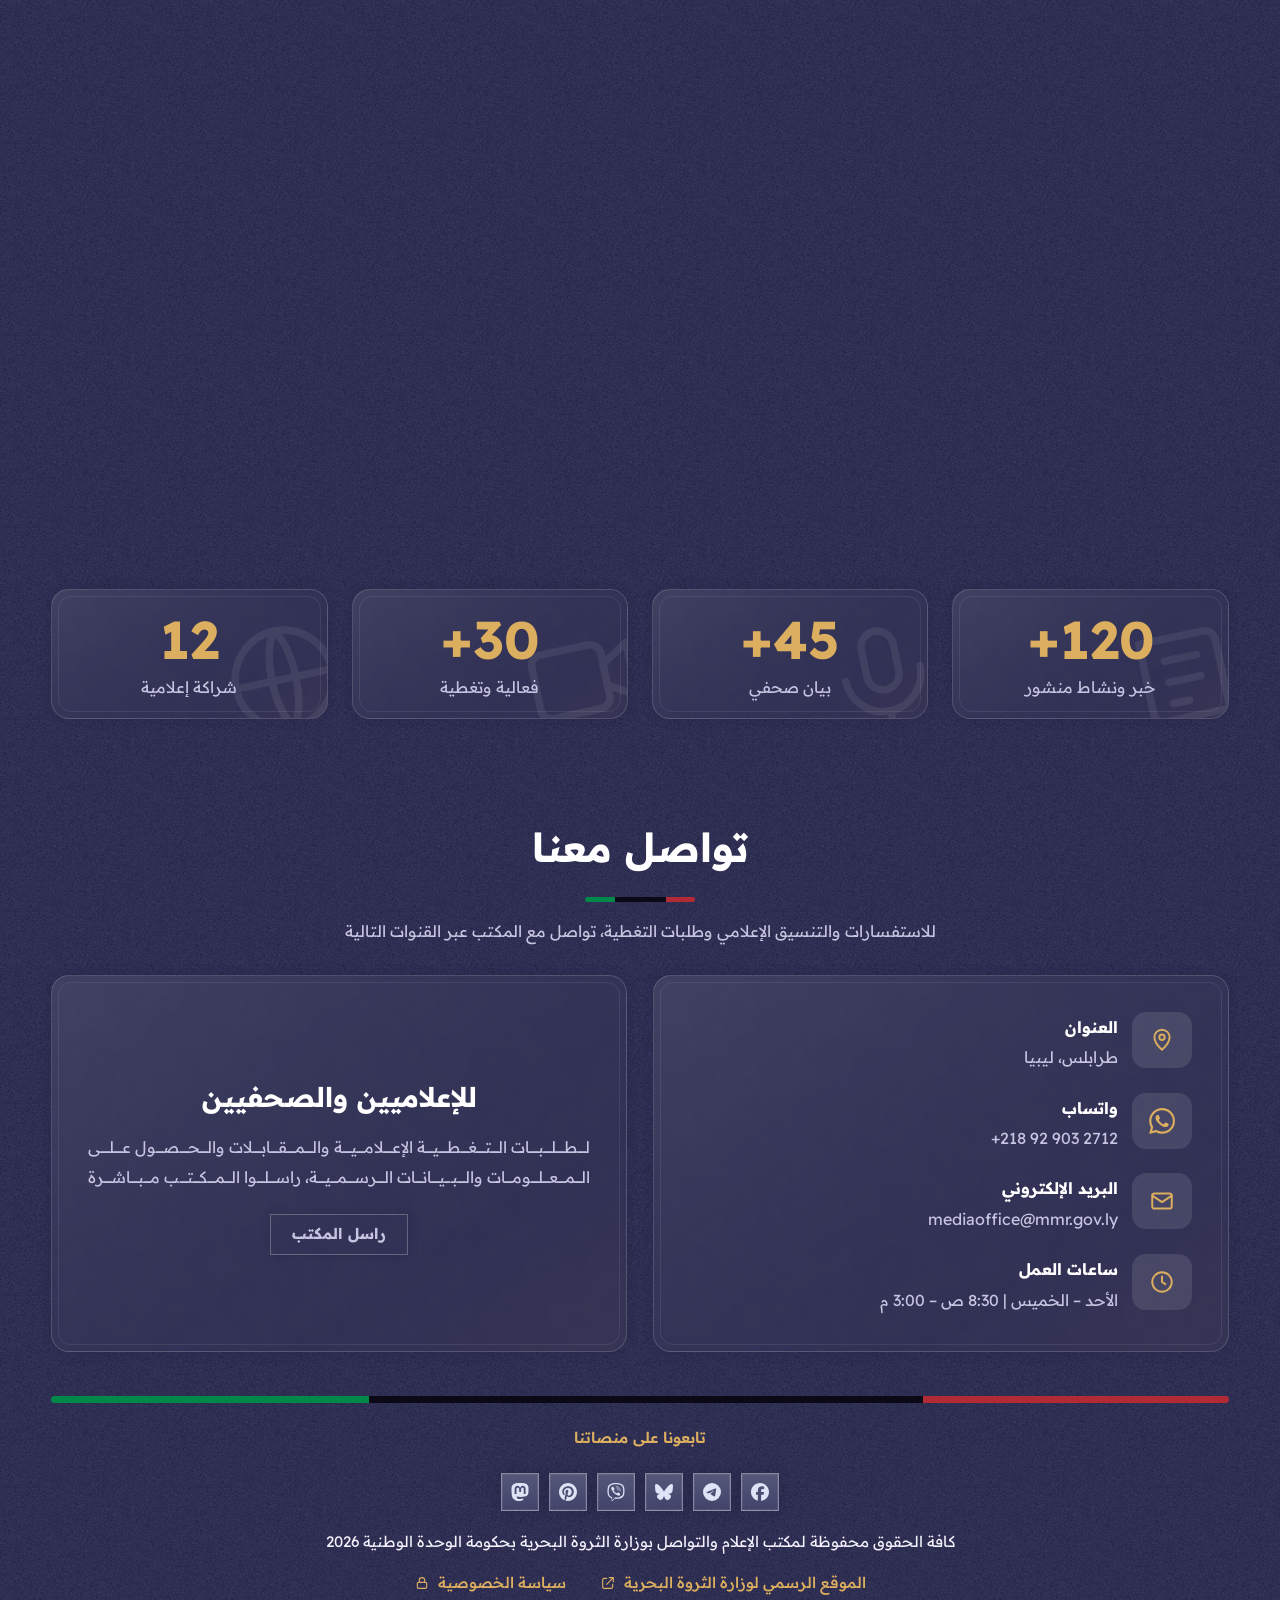
==== commit 67d0080f: "Add files via upload" ====
--- a/index.html
+++ b/index.html
@@ -16,7 +16,7 @@
 <meta property="og:title" content="مكتب الإعلام والتواصل | وزارة الثروة البحرية">
 <meta property="og:type" content="website">
 <meta name="theme-color" content="#2f2f55">
-<link rel="stylesheet" href="site.css?v=20261160">
+<link rel="stylesheet" href="site.css?v=20261175">
 <style>
 @font-face{
   font-family:'Ara Hamah AlFidaa';
@@ -40,6 +40,7 @@
 <link rel="icon" type="image/png" sizes="16x16" href="favicon-16x16.png?v=2">
 <link rel="apple-touch-icon" sizes="180x180" href="apple-touch-icon.png?v=2">
 <link rel="manifest" href="site.webmanifest">
+<link rel="me" href="https://mastodon.social/@mmrlibya">
 </head>
 <body>
 
@@ -105,8 +106,8 @@
     <div class="sec-head rv"><h2>الأخبار البارزة</h2><div class="bar"></div><p>أهم أخبار ونشاطات المكتب والوزارة في واجهة واحدة</p></div>
     <div class="slider rv" id="slider" aria-roledescription="carousel">
       <div id="slides"></div>
-      <button class="s-nav s-prev" id="sPrev" aria-label="السابق"><svg viewBox="0 0 24 24" width="22" height="22" fill="none" stroke="currentColor" stroke-width="2.4" stroke-linecap="round" stroke-linejoin="round" aria-hidden="true"><path d="M9 5l7 7-7 7"/></svg></button>
-      <button class="s-nav s-next" id="sNext" aria-label="التالي"><svg viewBox="0 0 24 24" width="22" height="22" fill="none" stroke="currentColor" stroke-width="2.4" stroke-linecap="round" stroke-linejoin="round" aria-hidden="true"><path d="M15 5l-7 7 7 7"/></svg></button>
+      <button class="s-nav s-prev" id="sPrev" aria-label="التالي"><svg viewBox="0 0 24 24" width="22" height="22" fill="none" stroke="currentColor" stroke-width="2.4" stroke-linecap="round" stroke-linejoin="round" aria-hidden="true"><path d="M9 5l7 7-7 7"/></svg></button>
+      <button class="s-nav s-next" id="sNext" aria-label="السابق"><svg viewBox="0 0 24 24" width="22" height="22" fill="none" stroke="currentColor" stroke-width="2.4" stroke-linecap="round" stroke-linejoin="round" aria-hidden="true"><path d="M15 5l-7 7 7 7"/></svg></button>
       <div class="dots" id="dots"></div>
       <div class="progress"><i id="prog"></i></div>
     </div>
@@ -172,8 +173,8 @@
 </section>
 
 <footer id="footer">
-  <div class="container"><div class="f-social" role="navigation" aria-label="منصات مكتب الإعلام والتواصل"><a class="f-soc f-facebook" href="https://www.facebook.com/MMRLibya.Media" target="_blank" rel="noopener" aria-label="فيسبوك" title="فيسبوك"><svg viewBox="0 0 24 24" width="19" height="19" aria-hidden="true"><path fill="currentColor" d="M9.101 23.691v-7.98H6.627v-3.667h2.474v-1.58c0-4.085 1.848-5.978 5.858-5.978.401 0 .955.042 1.468.103a9 9 0 0 1 1.141.195v3.325a9 9 0 0 0-.653-.036 27 27 0 0 0-.733-.009c-.707 0-1.259.096-1.675.309a1.7 1.7 0 0 0-.679.622c-.258.42-.374.995-.374 1.752v1.297h3.919l-.386 2.103-.287 1.564h-3.246v8.245C19.396 23.238 24 18.179 24 12.044c0-6.627-5.373-12-12-12s-12 5.373-12 12c0 5.628 3.874 10.35 9.101 11.647"/></svg></a><a class="f-soc f-telegram" href="https://t.me/MMRMedia" target="_blank" rel="noopener" aria-label="تيليجرام" title="تيليجرام"><svg viewBox="0 0 24 24" width="19" height="19" aria-hidden="true"><path fill="currentColor" d="M11.944 0A12 12 0 0 0 0 12a12 12 0 0 0 12 12 12 12 0 0 0 12-12A12 12 0 0 0 12 0zm4.962 7.224c.1-.002.321.023.465.14a.5.5 0 0 1 .171.325c.016.093.036.306.02.472-.18 1.898-.962 6.502-1.36 8.627-.168.9-.499 1.201-.82 1.23-.696.065-1.225-.46-1.9-.902-1.056-.693-1.653-1.124-2.678-1.8-1.185-.78-.417-1.21.258-1.91.177-.184 3.247-2.977 3.307-3.23.007-.032.014-.15-.056-.212s-.174-.041-.249-.024q-.159.037-5.061 3.345-.72.495-1.302.48c-.428-.008-1.252-.241-1.865-.44-.752-.245-1.349-.374-1.297-.789q.04-.324.893-.663 5.247-2.286 6.998-3.014c3.332-1.386 4.025-1.627 4.476-1.635"/></svg></a><a class="f-soc f-bluesky" href="https://bsky.app/profile/mmr.id.ly" target="_blank" rel="noopener" aria-label="بلو سكاي" title="بلو سكاي"><svg viewBox="0 0 24 24" width="19" height="19" aria-hidden="true"><path fill="currentColor" d="M5.202 2.857C7.954 4.922 10.913 9.11 12 11.358c1.087-2.247 4.046-6.436 6.798-8.501C20.783 1.366 24 .213 24 3.883c0 .732-.42 6.156-.667 7.037-.856 3.061-3.978 3.842-6.755 3.37 4.854.826 6.089 3.562 3.422 6.299-5.065 5.196-7.28-1.304-7.847-2.97-.104-.305-.152-.448-.153-.327 0-.121-.05.022-.153.327-.568 1.666-2.782 8.166-7.847 2.97-2.667-2.737-1.432-5.473 3.422-6.3-2.777.473-5.899-.308-6.755-3.369C.42 10.04 0 4.615 0 3.883c0-3.67 3.217-2.517 5.202-1.026"/></svg></a><a class="f-soc f-viber" href="https://invite.viber.com/?g2=AQBmCLbcQBo1xlcXnOtDM0iU54M0FfDL5Kn6hOlRgG2xcAPt0uUorzZGPcBJAmgn" target="_blank" rel="noopener" aria-label="فايبر" title="فايبر"><svg viewBox="0 0 24 24" width="19" height="19" aria-hidden="true"><path fill="currentColor" d="M11.4 0C9.473.028 5.333.344 3.02 2.467 1.302 4.187.696 6.7.633 9.817S.488 18.776 6.12 20.36h.003l-.004 2.416s-.037.977.61 1.177c.777.242 1.234-.5 1.98-1.302.407-.44.972-1.084 1.397-1.58 3.85.326 6.812-.416 7.15-.525.776-.252 5.176-.816 5.892-6.657.74-6.02-.36-9.83-2.34-11.546-.596-.55-3.006-2.3-8.375-2.323 0 0-.395-.025-1.037-.017zm.058 1.693c.545-.004.88.017.88.017 4.542.02 6.717 1.388 7.222 1.846 1.675 1.435 2.53 4.868 1.906 9.897v.002c-.604 4.878-4.174 5.184-4.832 5.395-.28.09-2.882.737-6.153.524 0 0-2.436 2.94-3.197 3.704-.12.12-.26.167-.352.144-.13-.033-.166-.188-.165-.414l.02-4.018c-4.762-1.32-4.485-6.292-4.43-8.895.054-2.604.543-4.738 1.996-6.173 1.96-1.773 5.474-2.018 7.11-2.03zm.38 2.602a.304.304 0 0 0-.004.607c1.624.01 2.946.537 4.028 1.592 1.073 1.046 1.62 2.468 1.633 4.334.002.167.14.3.307.3a.304.304 0 0 0 .3-.304c-.014-1.984-.618-3.596-1.816-4.764-1.19-1.16-2.692-1.753-4.447-1.765zm-3.96.695a.98.98 0 0 0-.616.117l-.01.002c-.43.247-.816.562-1.146.932q-.004.004-.008.008-.4.484-.46.948a.6.6 0 0 0-.007.14q0 .205.065.4l.013.01c.135.48.473 1.276 1.205 2.604.42.768.903 1.5 1.446 2.186q.405.517.87.984l.132.132q.466.463.984.87a15.5 15.5 0 0 0 2.186 1.447c1.328.733 2.126 1.07 2.604 1.206l.01.014a1.3 1.3 0 0 0 .54.055q.466-.055.948-.46c.004 0 .003-.002.008-.005.37-.33.683-.72.93-1.148l.003-.01c.225-.432.15-.842-.18-1.12-.004 0-.698-.58-1.037-.83q-.54-.383-1.113-.71c-.51-.285-1.032-.106-1.248.174l-.447.564c-.23.283-.657.246-.657.246-3.12-.796-3.955-3.955-3.955-3.955s-.037-.426.248-.656l.563-.448c.277-.215.456-.737.17-1.248a13 13 0 0 0-.71-1.115 28 28 0 0 0-.83-1.035.82.82 0 0 0-.502-.297zm4.49.88a.303.303 0 0 0-.018.606c1.16.085 2.017.466 2.645 1.15.63.688.93 1.524.906 2.57a.306.306 0 0 0 .61.013c.025-1.175-.334-2.193-1.067-2.994-.74-.81-1.777-1.253-3.05-1.346h-.024zm.463 1.63a.305.305 0 0 0-.3.287c-.008.167.12.31.288.32.523.028.875.175 1.113.422.24.245.388.62.416 1.164a.304.304 0 0 0 .605-.03c-.03-.644-.215-1.178-.58-1.557-.367-.378-.893-.574-1.52-.607h-.018z"/></svg></a></div><p class="f1">كافة الحقوق محفوظة لمكتب الإعلام والتواصل بوزارة الثروة البحرية بحكومة الوحدة الوطنية 2026</p>
-    <p class="ministry-site"><a href="https://www.mmr.gov.ly/" target="_blank" rel="noopener" aria-label="الموقع الرسمي لوزارة الثروة البحرية"><span>الموقع الرسمي لوزارة الثروة البحرية</span><svg aria-hidden="true" width="16" height="16" viewBox="0 0 24 24" fill="none" stroke="currentColor" stroke-width="1.7" stroke-linecap="round" stroke-linejoin="round"><path d="M14 4h6v6m0-6L10 14M10 5H6a2 2 0 0 0-2 2v11a2 2 0 0 0 2 2h11a2 2 0 0 0 2-2v-4"/></svg></a></p>
+  <div class="container"><p class="f-follow">تابعونا على منصاتنا</p><div class="f-social" role="navigation" aria-label="منصات مكتب الإعلام والتواصل"><a class="f-soc f-facebook" href="https://www.facebook.com/MMRLibya.Media" target="_blank" rel="noopener" aria-label="فيسبوك" title="فيسبوك"><svg viewBox="0 0 24 24" width="19" height="19" aria-hidden="true"><path fill="currentColor" d="M9.101 23.691v-7.98H6.627v-3.667h2.474v-1.58c0-4.085 1.848-5.978 5.858-5.978.401 0 .955.042 1.468.103a9 9 0 0 1 1.141.195v3.325a9 9 0 0 0-.653-.036 27 27 0 0 0-.733-.009c-.707 0-1.259.096-1.675.309a1.7 1.7 0 0 0-.679.622c-.258.42-.374.995-.374 1.752v1.297h3.919l-.386 2.103-.287 1.564h-3.246v8.245C19.396 23.238 24 18.179 24 12.044c0-6.627-5.373-12-12-12s-12 5.373-12 12c0 5.628 3.874 10.35 9.101 11.647"/></svg></a><a class="f-soc f-telegram" href="https://t.me/MMRMedia" target="_blank" rel="noopener" aria-label="تيليجرام" title="تيليجرام"><svg viewBox="0 0 24 24" width="19" height="19" aria-hidden="true"><path fill="currentColor" d="M11.944 0A12 12 0 0 0 0 12a12 12 0 0 0 12 12 12 12 0 0 0 12-12A12 12 0 0 0 12 0zm4.962 7.224c.1-.002.321.023.465.14a.5.5 0 0 1 .171.325c.016.093.036.306.02.472-.18 1.898-.962 6.502-1.36 8.627-.168.9-.499 1.201-.82 1.23-.696.065-1.225-.46-1.9-.902-1.056-.693-1.653-1.124-2.678-1.8-1.185-.78-.417-1.21.258-1.91.177-.184 3.247-2.977 3.307-3.23.007-.032.014-.15-.056-.212s-.174-.041-.249-.024q-.159.037-5.061 3.345-.72.495-1.302.48c-.428-.008-1.252-.241-1.865-.44-.752-.245-1.349-.374-1.297-.789q.04-.324.893-.663 5.247-2.286 6.998-3.014c3.332-1.386 4.025-1.627 4.476-1.635"/></svg></a><a class="f-soc f-bluesky" href="https://bsky.app/profile/mmr.id.ly" target="_blank" rel="noopener" aria-label="بلو سكاي" title="بلو سكاي"><svg viewBox="0 0 24 24" width="19" height="19" aria-hidden="true"><path fill="currentColor" d="M5.202 2.857C7.954 4.922 10.913 9.11 12 11.358c1.087-2.247 4.046-6.436 6.798-8.501C20.783 1.366 24 .213 24 3.883c0 .732-.42 6.156-.667 7.037-.856 3.061-3.978 3.842-6.755 3.37 4.854.826 6.089 3.562 3.422 6.299-5.065 5.196-7.28-1.304-7.847-2.97-.104-.305-.152-.448-.153-.327 0-.121-.05.022-.153.327-.568 1.666-2.782 8.166-7.847 2.97-2.667-2.737-1.432-5.473 3.422-6.3-2.777.473-5.899-.308-6.755-3.369C.42 10.04 0 4.615 0 3.883c0-3.67 3.217-2.517 5.202-1.026"/></svg></a><a class="f-soc f-viber" href="https://invite.viber.com/?g2=AQBmCLbcQBo1xlcXnOtDM0iU54M0FfDL5Kn6hOlRgG2xcAPt0uUorzZGPcBJAmgn" target="_blank" rel="noopener" aria-label="فايبر" title="فايبر"><svg viewBox="0 0 24 24" width="19" height="19" aria-hidden="true"><path fill="currentColor" d="M11.4 0C9.473.028 5.333.344 3.02 2.467 1.302 4.187.696 6.7.633 9.817S.488 18.776 6.12 20.36h.003l-.004 2.416s-.037.977.61 1.177c.777.242 1.234-.5 1.98-1.302.407-.44.972-1.084 1.397-1.58 3.85.326 6.812-.416 7.15-.525.776-.252 5.176-.816 5.892-6.657.74-6.02-.36-9.83-2.34-11.546-.596-.55-3.006-2.3-8.375-2.323 0 0-.395-.025-1.037-.017zm.058 1.693c.545-.004.88.017.88.017 4.542.02 6.717 1.388 7.222 1.846 1.675 1.435 2.53 4.868 1.906 9.897v.002c-.604 4.878-4.174 5.184-4.832 5.395-.28.09-2.882.737-6.153.524 0 0-2.436 2.94-3.197 3.704-.12.12-.26.167-.352.144-.13-.033-.166-.188-.165-.414l.02-4.018c-4.762-1.32-4.485-6.292-4.43-8.895.054-2.604.543-4.738 1.996-6.173 1.96-1.773 5.474-2.018 7.11-2.03zm.38 2.602a.304.304 0 0 0-.004.607c1.624.01 2.946.537 4.028 1.592 1.073 1.046 1.62 2.468 1.633 4.334.002.167.14.3.307.3a.304.304 0 0 0 .3-.304c-.014-1.984-.618-3.596-1.816-4.764-1.19-1.16-2.692-1.753-4.447-1.765zm-3.96.695a.98.98 0 0 0-.616.117l-.01.002c-.43.247-.816.562-1.146.932q-.004.004-.008.008-.4.484-.46.948a.6.6 0 0 0-.007.14q0 .205.065.4l.013.01c.135.48.473 1.276 1.205 2.604.42.768.903 1.5 1.446 2.186q.405.517.87.984l.132.132q.466.463.984.87a15.5 15.5 0 0 0 2.186 1.447c1.328.733 2.126 1.07 2.604 1.206l.01.014a1.3 1.3 0 0 0 .54.055q.466-.055.948-.46c.004 0 .003-.002.008-.005.37-.33.683-.72.93-1.148l.003-.01c.225-.432.15-.842-.18-1.12-.004 0-.698-.58-1.037-.83q-.54-.383-1.113-.71c-.51-.285-1.032-.106-1.248.174l-.447.564c-.23.283-.657.246-.657.246-3.12-.796-3.955-3.955-3.955-3.955s-.037-.426.248-.656l.563-.448c.277-.215.456-.737.17-1.248a13 13 0 0 0-.71-1.115 28 28 0 0 0-.83-1.035.82.82 0 0 0-.502-.297zm4.49.88a.303.303 0 0 0-.018.606c1.16.085 2.017.466 2.645 1.15.63.688.93 1.524.906 2.57a.306.306 0 0 0 .61.013c.025-1.175-.334-2.193-1.067-2.994-.74-.81-1.777-1.253-3.05-1.346h-.024zm.463 1.63a.305.305 0 0 0-.3.287c-.008.167.12.31.288.32.523.028.875.175 1.113.422.24.245.388.62.416 1.164a.304.304 0 0 0 .605-.03c-.03-.644-.215-1.178-.58-1.557-.367-.378-.893-.574-1.52-.607h-.018z"/></svg></a><a class="f-soc f-pinterest" href="https://www.pinterest.com/MMRLibya_Media" target="_blank" rel="noopener" aria-label="بنترست" title="بنترست"><svg viewBox="0 0 24 24" width="19" height="19" aria-hidden="true"><path fill="currentColor" d="M12.017 0C5.396 0 .029 5.367.029 11.987c0 5.079 3.158 9.417 7.618 11.162-.105-.949-.199-2.403.041-3.439.219-.937 1.406-5.957 1.406-5.957s-.359-.72-.359-1.781c0-1.663.967-2.911 2.168-2.911 1.024 0 1.518.769 1.518 1.688 0 1.029-.653 2.567-.992 3.992-.285 1.193.6 2.165 1.775 2.165 2.128 0 3.768-2.245 3.768-5.487 0-2.861-2.063-4.869-5.008-4.869-3.41 0-5.409 2.562-5.409 5.199 0 1.033.394 2.143.889 2.741.099.12.112.225.085.345-.09.375-.293 1.199-.334 1.363-.053.225-.172.271-.401.165-1.495-.69-2.433-2.878-2.433-4.646 0-3.776 2.748-7.252 7.92-7.252 4.158 0 7.392 2.967 7.392 6.923 0 4.135-2.607 7.462-6.233 7.462-1.214 0-2.354-.629-2.758-1.379l-.749 2.848c-.269 1.045-1.004 2.352-1.498 3.146 1.123.345 2.306.535 3.55.535 6.607 0 11.985-5.365 11.985-11.987C23.999 5.367 18.627 0 12.017 0z"/></svg></a><a class="f-soc f-mastodon" href="https://mastodon.social/@mmrlibya" target="_blank" rel="me noopener" aria-label="ماستودون" title="ماستودون"><svg viewBox="0 0 24 24" width="19" height="19" aria-hidden="true"><path fill="currentColor" d="M23.268 5.313c-.35-2.578-2.617-4.61-5.304-5.004C17.51.242 15.792 0 11.813 0h-.03c-3.98 0-4.835.242-5.288.309C3.882.692 1.496 2.518.917 5.127.64 6.412.61 7.837.661 9.143c.074 1.874.088 3.745.26 5.611.118 1.24.325 2.47.62 3.68.55 2.237 2.777 4.098 4.96 4.857 2.336.792 4.849.923 7.256.38.265-.061.527-.132.786-.213.585-.184 1.27-.39 1.774-.753a.057.057 0 0 0 .023-.043v-1.809a.052.052 0 0 0-.02-.041.053.053 0 0 0-.046-.01 20.282 20.282 0 0 1-4.709.545c-2.73 0-3.463-1.284-3.674-1.818a5.593 5.593 0 0 1-.319-1.433.053.053 0 0 1 .066-.054c1.517.363 3.072.546 4.632.546.376 0 .75 0 1.125-.01 1.57-.044 3.224-.124 4.768-.422.038-.008.077-.015.11-.024 2.435-.464 4.753-1.92 4.989-5.604.008-.145.03-1.52.03-1.67.002-.512.167-3.63-.024-5.545zm-3.748 9.195h-2.561V8.29c0-1.309-.55-1.976-1.67-1.976-1.23 0-1.846.79-1.846 2.35v3.403h-2.546V8.663c0-1.56-.617-2.35-1.848-2.35-1.112 0-1.668.668-1.67 1.977v6.218H4.822V8.102c0-1.31.337-2.35 1.011-3.12.696-.77 1.608-1.164 2.74-1.164 1.311 0 2.302.5 2.962 1.498l.638 1.06.638-1.06c.66-.999 1.65-1.498 2.96-1.498 1.13 0 2.043.395 2.74 1.164.675.77 1.012 1.81 1.012 3.12z"/></svg></a></div><p class="f1">كافة الحقوق محفوظة لمكتب الإعلام والتواصل بوزارة الثروة البحرية بحكومة الوحدة الوطنية 2026</p>
+    <p class="ministry-site"><a href="https://www.mmr.gov.ly/" target="_blank" rel="noopener" aria-label="الموقع الرسمي لوزارة الثروة البحرية"><span>الموقع الرسمي لوزارة الثروة البحرية</span><svg aria-hidden="true" width="16" height="16" viewBox="0 0 24 24" fill="none" stroke="currentColor" stroke-width="1.7" stroke-linecap="round" stroke-linejoin="round"><path d="M14 4h6v6m0-6L10 14M10 5H6a2 2 0 0 0-2 2v11a2 2 0 0 0 2 2h11a2 2 0 0 0 2-2v-4"/></svg></a><a href="privacy-policy.html" aria-label="سياسة الخصوصية"><span>سياسة الخصوصية</span><svg aria-hidden="true" width="16" height="16" viewBox="0 0 24 24" fill="none" stroke="currentColor" stroke-width="1.7" stroke-linecap="round" stroke-linejoin="round"><rect x="5" y="11" width="14" height="9" rx="2"/><path d="M8 11V8a4 4 0 0 1 8 0v3"/></svg></a></p>
   </div>
 </footer>
 
@@ -208,7 +209,9 @@
     { name: "تيليجرام", handle: "قناة المكتب الرسمية", icon: "telegram", url: "https://t.me/MMRMedia" },
     { name: "بلو سكاي", handle: "حساب المكتب الرسمي", icon: "bluesky", url: "https://bsky.app/profile/mmr.id.ly" },
     { name: "فايبر",   handle: "قناة المكتب الرسمية", icon: "viber", url: "https://invite.viber.com/?g2=AQBmCLbcQBo1xlcXnOtDM0iU54M0FfDL5Kn6hOlRgG2xcAPt0uUorzZGPcBJAmgn" },
-    { name: "براندفيتش", handle: "الهوية البصرية للمكتب", icon: "brandfetch", cta: "اطّلع على الهوية", url: "https://brandfetch.com/mmr.id.ly" }
+    { name: "براندفيتش", handle: "الهوية البصرية للمكتب", icon: "brandfetch", cta: "اطّلع على الهوية", url: "https://brandfetch.com/mmr.id.ly" },
+    { name: "بنترست", handle: "حساب المكتب الرسمي", icon: "pinterest", cta: "تابعنا", url: "https://www.pinterest.com/MMRLibya_Media" },
+    { name: "ماستودون", handle: "حساب المكتب الرسمي", icon: "mastodon", cta: "تابعنا", url: "https://mastodon.social/@mmrlibya" }
   ],
 
   /* بيانات التواصل — استبدلها ببياناتكم الرسمية */
@@ -256,7 +259,7 @@
     title: "خبر تجريبي: إطلاق الموقع الإلكتروني الجديد لمكتب الإعلام والتواصل",
     date: "2026-11-20",
     category: "أخبار",
-    summary: "هذا خبر تجريبي لعرض شكل الخبر البارز في الواجهة. استبدله بخبرك الحقيقي عبر ملف site-data.js?v=20261164",
+    summary: "هذا خبر تجريبي لعرض شكل الخبر البارز في الواجهة. استبدله بخبرك الحقيقي عبر ملف site-data.js?v=20261168",
     content: [
       "هذه فقرة تجريبية توضّح كيف يظهر نص الخبر الكامل داخل النافذة المنبثقة عند الضغط على البطاقة.",
       "يمكنك كتابة عدة فقرات؛ كل فقرة تُضاف بين علامتي اقتباس وتفصلها فاصلة كما في هذا المثال."
@@ -310,7 +313,7 @@
 (function(){document.querySelectorAll('img[src="images/logo.png"]').forEach(function(i){function fb(){i.onerror=null;i.src=window.LOGO_FB}i.onerror=fb;if(i.complete&&!i.naturalWidth)fb()})})();
 
 </script>
-<script src="site-data.js?v=20261164"></script>
+<script src="site-data.js?v=20261168"></script>
 <script>
 const S=(p,w=26,f="none")=>`<svg width="${w}" height="${w}" viewBox="0 0 24 24" fill="${f}" stroke="${f==='none'?'currentColor':'none'}" stroke-width="1.8" stroke-linecap="round" stroke-linejoin="round">${p}</svg>`;
 const ICONS={
@@ -329,11 +332,13 @@
   fish:S('<path d="M3 12c3-5 8-6 12-4l5-3v14l-5-3c-4 2-9 1-12-4z"/><circle cx="8" cy="11" r=".8"/>',70),
   speaker:S('<path d="M4 10v4h4l6 4V6L8 10zM17 9a4 4 0 0 1 0 6"/>',70),
   star:S('<path d="m12 3 2.8 5.8 6.2.9-4.5 4.4 1.1 6.2L12 17.3 6.4 20.3l1.1-6.2L3 9.7l6.2-.9z"/>',70),
+  pinterest:S('<path d="M12.017 0C5.396 0 .029 5.367.029 11.987c0 5.079 3.158 9.417 7.618 11.162-.105-.949-.199-2.403.041-3.439.219-.937 1.406-5.957 1.406-5.957s-.359-.72-.359-1.781c0-1.663.967-2.911 2.168-2.911 1.024 0 1.518.769 1.518 1.688 0 1.029-.653 2.567-.992 3.992-.285 1.193.6 2.165 1.775 2.165 2.128 0 3.768-2.245 3.768-5.487 0-2.861-2.063-4.869-5.008-4.869-3.41 0-5.409 2.562-5.409 5.199 0 1.033.394 2.143.889 2.741.099.12.112.225.085.345-.09.375-.293 1.199-.334 1.363-.053.225-.172.271-.401.165-1.495-.69-2.433-2.878-2.433-4.646 0-3.776 2.748-7.252 7.92-7.252 4.158 0 7.392 2.967 7.392 6.923 0 4.135-2.607 7.462-6.233 7.462-1.214 0-2.354-.629-2.758-1.379l-.749 2.848c-.269 1.045-1.004 2.352-1.498 3.146 1.123.345 2.306.535 3.55.535 6.607 0 11.985-5.365 11.985-11.987C23.999 5.367 18.627 0 12.017 0z"/>',26,"currentColor"),
+  mastodon:S('<path d="M23.268 5.313c-.35-2.578-2.617-4.61-5.304-5.004C17.51.242 15.792 0 11.813 0h-.03c-3.98 0-4.835.242-5.288.309C3.882.692 1.496 2.518.917 5.127.64 6.412.61 7.837.661 9.143c.074 1.874.088 3.745.26 5.611.118 1.24.325 2.47.62 3.68.55 2.237 2.777 4.098 4.96 4.857 2.336.792 4.849.923 7.256.38.265-.061.527-.132.786-.213.585-.184 1.27-.39 1.774-.753a.057.057 0 0 0 .023-.043v-1.809a.052.052 0 0 0-.02-.041.053.053 0 0 0-.046-.01 20.282 20.282 0 0 1-4.709.545c-2.73 0-3.463-1.284-3.674-1.818a5.593 5.593 0 0 1-.319-1.433.053.053 0 0 1 .066-.054c1.517.363 3.072.546 4.632.546.376 0 .75 0 1.125-.01 1.57-.044 3.224-.124 4.768-.422.038-.008.077-.015.11-.024 2.435-.464 4.753-1.92 4.989-5.604.008-.145.03-1.52.03-1.67.002-.512.167-3.63-.024-5.545zm-3.748 9.195h-2.561V8.29c0-1.309-.55-1.976-1.67-1.976-1.23 0-1.846.79-1.846 2.35v3.403h-2.546V8.663c0-1.56-.617-2.35-1.848-2.35-1.112 0-1.668.668-1.67 1.977v6.218H4.822V8.102c0-1.31.337-2.35 1.011-3.12.696-.77 1.608-1.164 2.74-1.164 1.311 0 2.302.5 2.962 1.498l.638 1.06.638-1.06c.66-.999 1.65-1.498 2.96-1.498 1.13 0 2.043.395 2.74 1.164.675.77 1.012 1.81 1.012 3.12z"/>',26,"currentColor"),
   brandfetch:S('<path d="M23.226 5.842q0 2.236-1.589 3.869-1.588 1.605-4.633 2.315 1.641.448 2.489 1.474.847 1 .847 2.316 0 2.08-1.324 3.605-1.298 1.527-3.812 2.368-2.515.816-6.063.816-1.324 0-2.118-.079-.027.737-.636 1.106-.61.368-1.562.368c-.952 0-1.077-.14-1.324-.421q-.344-.42-.291-1.237.238-3.684.927-7.71a76 76 0 0 1 1.747-7.816q.185-.659.741-.921.556-.264 1.457-.263 1.614 0 1.615.894 0 .37-.16.842-.687 2.053-1.376 5.58a66 66 0 0 0-.98 6.684q1.271.105 2.066.105 3.706 0 5.427-1.053 1.747-1.079 1.747-2.737 0-1.157-1.006-1.947-.98-.79-3.31-.868-.529-.027-.74-.264-.212-.236-.212-.763 0-.762.317-1.237.318-.473 1.165-.5 1.88-.053 3.39-.552 1.535-.5 2.409-1.395.873-.921.873-2.132 0-1.525-1.509-2.394Q16.289 3 13.165 3q-2.834 0-5.48.737-2.649.71-4.501 1.816-.848.5-1.43.5-.477 0-.742-.316-.237-.342-.238-.842 0-.658.265-1.132.291-.473 1.35-1.079Q4.613 1.421 7.605.711A26.4 26.4 0 0 1 13.721 0q4.792 0 7.148 1.605 2.357 1.605 2.357 4.237"/>',30,"currentColor"),
   facebook:S('<path d="M14 8h3V4h-3a4 4 0 0 0-4 4v2H7v4h3v7h4v-7h3l1-4h-4V8.5c0-.3.2-.5.5-.5z"/>',30,"currentColor"),
-  telegram:S('<path d="M22 3 2 11l6 2.5L10.5 20l3-4 5 4zM8 13.5 22 3"/>',30),
-  bluesky:S('<path d="M12 11C10.5 8 8 5 5 5 3.5 5 3 6.200 3 8c0 2 .8 5 3.500 5.500-2 .5-2.500 2-1 3.500 2 2 4.500.5 6.500-3 2 3.500 4.500 5 6.500 3 1.500-1.500 1-3-1-3.500C20.200 13 21 10 21 8c0-1.800-.5-3-2-3-3 0-5.500 3-7 6z"/>',30,"currentColor"),
-  viber:S('<path d="M5 4h14a2 2 0 0 1 2 2v9a2 2 0 0 1-2 2h-6l-4 4v-4H5a2 2 0 0 1-2-2V6a2 2 0 0 1 2-2z"/><path d="M9 8c0 3.500 2.500 6 6 6l1-1.500-2-1-1 1c-1-.5-1.800-1.300-2.300-2.300l1-1-1-2z"/>',30),
+  telegram:S('<path d="M11.944 0A12 12 0 0 0 0 12a12 12 0 0 0 12 12 12 12 0 0 0 12-12A12 12 0 0 0 12 0zm4.962 7.224c.1-.002.321.023.465.14a.5.5 0 0 1 .171.325c.016.093.036.306.02.472-.18 1.898-.962 6.502-1.36 8.627-.168.9-.499 1.201-.82 1.23-.696.065-1.225-.46-1.9-.902-1.056-.693-1.653-1.124-2.678-1.8-1.185-.78-.417-1.21.258-1.91.177-.184 3.247-2.977 3.307-3.23.007-.032.014-.15-.056-.212s-.174-.041-.249-.024q-.159.037-5.061 3.345-.72.495-1.302.48c-.428-.008-1.252-.241-1.865-.44-.752-.245-1.349-.374-1.297-.789q.04-.324.893-.663 5.247-2.286 6.998-3.014c3.332-1.386 4.025-1.627 4.476-1.635"/>',30,"currentColor"),
+  bluesky:S('<path d="M5.202 2.857C7.954 4.922 10.913 9.11 12 11.358c1.087-2.247 4.046-6.436 6.798-8.501C20.783 1.366 24 .213 24 3.883c0 .732-.42 6.156-.667 7.037-.856 3.061-3.978 3.842-6.755 3.37 4.854.826 6.089 3.562 3.422 6.299-5.065 5.196-7.28-1.304-7.847-2.97-.104-.305-.152-.448-.153-.327 0-.121-.05.022-.153.327-.568 1.666-2.782 8.166-7.847 2.97-2.667-2.737-1.432-5.473 3.422-6.3-2.777.473-5.899-.308-6.755-3.369C.42 10.04 0 4.615 0 3.883c0-3.67 3.217-2.517 5.202-1.026"/>',26,"currentColor"),
+  viber:S('<path d="M11.4 0C9.473.028 5.333.344 3.02 2.467 1.302 4.187.696 6.7.633 9.817S.488 18.776 6.12 20.36h.003l-.004 2.416s-.037.977.61 1.177c.777.242 1.234-.5 1.98-1.302.407-.44.972-1.084 1.397-1.58 3.85.326 6.812-.416 7.15-.525.776-.252 5.176-.816 5.892-6.657.74-6.02-.36-9.83-2.34-11.546-.596-.55-3.006-2.3-8.375-2.323 0 0-.395-.025-1.037-.017zm.058 1.693c.545-.004.88.017.88.017 4.542.02 6.717 1.388 7.222 1.846 1.675 1.435 2.53 4.868 1.906 9.897v.002c-.604 4.878-4.174 5.184-4.832 5.395-.28.09-2.882.737-6.153.524 0 0-2.436 2.94-3.197 3.704-.12.12-.26.167-.352.144-.13-.033-.166-.188-.165-.414l.02-4.018c-4.762-1.32-4.485-6.292-4.43-8.895.054-2.604.543-4.738 1.996-6.173 1.96-1.773 5.474-2.018 7.11-2.03zm.38 2.602a.304.304 0 0 0-.004.607c1.624.01 2.946.537 4.028 1.592 1.073 1.046 1.62 2.468 1.633 4.334.002.167.14.3.307.3a.304.304 0 0 0 .3-.304c-.014-1.984-.618-3.596-1.816-4.764-1.19-1.16-2.692-1.753-4.447-1.765zm-3.96.695a.98.98 0 0 0-.616.117l-.01.002c-.43.247-.816.562-1.146.932q-.004.004-.008.008-.4.484-.46.948a.6.6 0 0 0-.007.14q0 .205.065.4l.013.01c.135.48.473 1.276 1.205 2.604.42.768.903 1.5 1.446 2.186q.405.517.87.984l.132.132q.466.463.984.87a15.5 15.5 0 0 0 2.186 1.447c1.328.733 2.126 1.07 2.604 1.206l.01.014a1.3 1.3 0 0 0 .54.055q.466-.055.948-.46c.004 0 .003-.002.008-.005.37-.33.683-.72.93-1.148l.003-.01c.225-.432.15-.842-.18-1.12-.004 0-.698-.58-1.037-.83q-.54-.383-1.113-.71c-.51-.285-1.032-.106-1.248.174l-.447.564c-.23.283-.657.246-.657.246-3.12-.796-3.955-3.955-3.955-3.955s-.037-.426.248-.656l.563-.448c.277-.215.456-.737.17-1.248a13 13 0 0 0-.71-1.115 28 28 0 0 0-.83-1.035.82.82 0 0 0-.502-.297zm4.49.88a.303.303 0 0 0-.018.606c1.16.085 2.017.466 2.645 1.15.63.688.93 1.524.906 2.57a.306.306 0 0 0 .61.013c.025-1.175-.334-2.193-1.067-2.994-.74-.81-1.777-1.253-3.05-1.346h-.024zm.463 1.63a.305.305 0 0 0-.3.287c-.008.167.12.31.288.32.523.028.875.175 1.113.422.24.245.388.62.416 1.164a.304.304 0 0 0 .605-.03c-.03-.644-.215-1.178-.58-1.557-.367-.378-.893-.574-1.52-.607h-.018z"/>',26,"currentColor"),
   x:S('<path d="M4 4l16 16M20 4 4 20"/>',28),
   instagram:S('<rect x="3" y="3" width="18" height="18" rx="5"/><circle cx="12" cy="12" r="4"/><circle cx="17.500" cy="6.500" r=".6"/>',30),
   youtube:S('<rect x="2.500" y="5.500" width="19" height="13" rx="4"/><path d="m10 9 5 3-5 3z"/>',30)
@@ -385,7 +390,7 @@
     <article class="slide ${i?'':'on'}" data-open="${esc(n.id)}" style="cursor:pointer">
       <div class="media">${media(n)}</div>
       <div class="txt"><span class="tag">${esc(n.category)}</span><h3>${esc(n.title)}</h3><p>${esc(n.summary)}</p>
-      <div><span class="date">${fmt(n.date)}</span> &nbsp; <span class="more">اقرأ الخبر ←</span></div></div>
+      <div><span class="date"><span class="calendar-icon" aria-hidden="true">${ICONS.calendar}</span> ${fmt(n.date)}</span> &nbsp; <span class="more">اقرأ الخبر ←</span></div></div>
     </article>`).join("");
   if(window.kashida)window.kashida($("#slides"));
   $("#dots").innerHTML=slides.map((_,i)=>`<button class="${i?'':'on'}" data-i="${i}" aria-label="شريحة ${i+1}"></button>`).join("");
@@ -395,8 +400,8 @@
   function reset(){clearInterval(timer);prog.style.transition="none";prog.style.width="0";
     requestAnimationFrame(()=>requestAnimationFrame(()=>{prog.style.transition=`width ${DUR}ms linear`;prog.style.width="100%"}));
     if(els.length>1)timer=setInterval(()=>go(cur+1),DUR)}
-  $("#sNext").onclick=e=>{e.stopPropagation();go(cur+1)};
-  $("#sPrev").onclick=e=>{e.stopPropagation();go(cur-1)};
+  $("#sNext").onclick=e=>{e.stopPropagation();go(cur-1)};
+  $("#sPrev").onclick=e=>{e.stopPropagation();go(cur+1)};
   $("#dots").onclick=e=>{const b=e.target.closest("button");if(b){e.stopPropagation();go(+b.dataset.i)}};
   const sl=$("#slider");
   sl.addEventListener("mouseenter",()=>{clearInterval(timer);prog.style.transition="none";prog.style.width="0"});
@@ -442,7 +447,7 @@
   /* المشغّل يُحمَّل مباشرة بصورة الفيديو الخاصة به، ويبدأ التشغيل فور الضغط على زره */
   $("#vgrid").innerHTML=vids.map(v=>`<article class="vcard dbl" tabindex="0" role="button" aria-label="تشغيل: ${esc(v.title||'فيديو')}" data-url="${esc(v.url)}" data-title="${esc(v.title||'فيديو')}" data-date-text="${v.date?fmt(v.date):''}" data-vertical="${v.vertical?1:0}">
     <div class="vmedia${v.vertical?' vert':''}"><span class="vcover"></span><iframe src="${fbSrc(v.url,false)}" title="${esc(v.title||"فيديو")}" loading="lazy" allow="autoplay; clipboard-write; encrypted-media; picture-in-picture; web-share" allowfullscreen scrolling="no" frameborder="0"></iframe></div>
-    <div class="vbody"><h3>${esc(v.title||"فيديو")}</h3><div class="meta">${v.date?fmt(v.date):""}</div>
+    <div class="vbody"><h3>${esc(v.title||"فيديو")}</h3><div class="meta">${v.date?'<span class="calendar-icon" aria-hidden="true">'+ICONS.calendar+'</span> '+fmt(v.date):""}</div>
     <a class="vlink" href="${esc(v.url)}" target="_blank" rel="noopener">فتح على فيسبوك ↗</a></div></article>`).join("");
   if(window.kashida)window.kashida($("#vgrid"));
 })();
@@ -500,8 +505,8 @@
 $("#nav").onclick=e=>{if(e.target.closest("a"))$("#nav").classList.remove("open")};
 
 </script>
-<script src="text-layout.js?v=6"></script>
-<script src="video-modal.js?v=1"></script>
+<script src="text-layout.js?v=7"></script>
+<script src="video-modal.js?v=2"></script>
 <script src="ticker.js?v=3"></script>
 </body>
 </html>
--- a/site.css
+++ b/site.css
@@ -627,3 +627,33 @@
 /* ظل أيقونات التواصل: خفيف ومحيط بالأيقونة من كل الجهات */
 .f-soc{box-shadow:0 0 12px rgba(20,20,52,.28),inset 0 1px rgba(255,255,255,.3),inset 0 -1px rgba(255,255,255,.08)}
 .f-soc:hover,.f-soc:focus-visible{box-shadow:0 0 14px rgba(20,20,52,.34),inset 0 1px rgba(255,255,255,.5)}
+
+/* footer social icons: identical boxes and uniform borders */
+.f-social{gap:10px;align-items:center}
+.f-soc{box-sizing:border-box;flex:none;width:38px;height:38px;min-width:38px;padding:0;margin:0;border-radius:0;
+ display:inline-flex;align-items:center;justify-content:center;
+ border:1px solid rgba(255,255,255,.34);
+ background:linear-gradient(180deg,rgba(255,255,255,.14),rgba(255,255,255,.04)),rgba(120,130,190,.16);
+ box-shadow:0 0 12px rgba(20,20,52,.28),inset 0 0 0 1px rgba(255,255,255,.08)}
+.f-soc svg{display:block;flex:none;width:18px;height:18px}
+.f-soc:hover,.f-soc:focus-visible{border:1px solid var(--gold2);box-shadow:0 0 14px rgba(20,20,52,.34),inset 0 0 0 1px rgba(255,255,255,.3)}
+
+/* footer icons: no motion, colour change only */
+.f-soc{transition:color .2s,background-color .2s,border-color .2s;overflow:visible}
+.f-soc svg{overflow:visible;shape-rendering:geometricPrecision}
+.f-soc:hover,.f-soc:focus-visible{transform:none;color:#26254b;border-color:var(--gold2);
+ background:linear-gradient(180deg,#f0cf8a,#d3a24f);box-shadow:0 0 12px rgba(20,20,52,.28),inset 0 0 0 1px rgba(255,255,255,.08)}
+@media(hover:none){.f-soc:hover:not(:focus-visible){color:#dfe3f6;border-color:rgba(255,255,255,.34);background:linear-gradient(180deg,rgba(255,255,255,.14),rgba(255,255,255,.04)),rgba(120,130,190,.16)}}
+.f-follow{margin:0 0 10px;text-align:center;font-weight:600;font-size:.95rem;color:var(--gold2)}
+.search input{-webkit-backdrop-filter:none;backdrop-filter:none;background:linear-gradient(180deg,#26264a,#2d2d54);border:1px solid rgba(255,255,255,.2);box-shadow:inset 0 3px 10px rgba(14,14,38,.28),inset 0 0 20px rgba(14,14,38,.12)}
+.search input:focus{box-shadow:0 0 0 3px rgba(192,143,64,.2),inset 0 3px 10px rgba(14,14,38,.28),inset 0 0 20px rgba(14,14,38,.12)}
+.search input{box-shadow:inset 0 0 8px rgba(14,14,38,.2),inset 0 0 18px rgba(14,14,38,.08)}
+.search input:focus{box-shadow:0 0 0 3px rgba(192,143,64,.2),inset 0 0 8px rgba(14,14,38,.2),inset 0 0 18px rgba(14,14,38,.08)}
+/* أيقونات القائمة بلون التحديد */
+#top nav a .nav-ic,nav a .nav-ic,nav a:hover .nav-ic,nav a[aria-current="page"] .nav-ic{color:var(--gold2);opacity:1}
+.srv h4{color:var(--gold2)}
+.search input{background:#29294f;box-shadow:inset 0 0 7px rgba(14,14,38,.15),inset 0 0 14px rgba(14,14,38,.05)}
+.search input:focus{box-shadow:0 0 0 3px rgba(192,143,64,.2),inset 0 0 7px rgba(14,14,38,.15),inset 0 0 14px rgba(14,14,38,.05)}
+.sr-only{position:absolute;width:1px;height:1px;overflow:hidden;clip:rect(0 0 0 0);white-space:nowrap}
+footer .ministry-site{display:flex;flex-wrap:wrap;justify-content:center;align-items:center;gap:6px 26px}
+footer .ministry-site{column-gap:4px}
